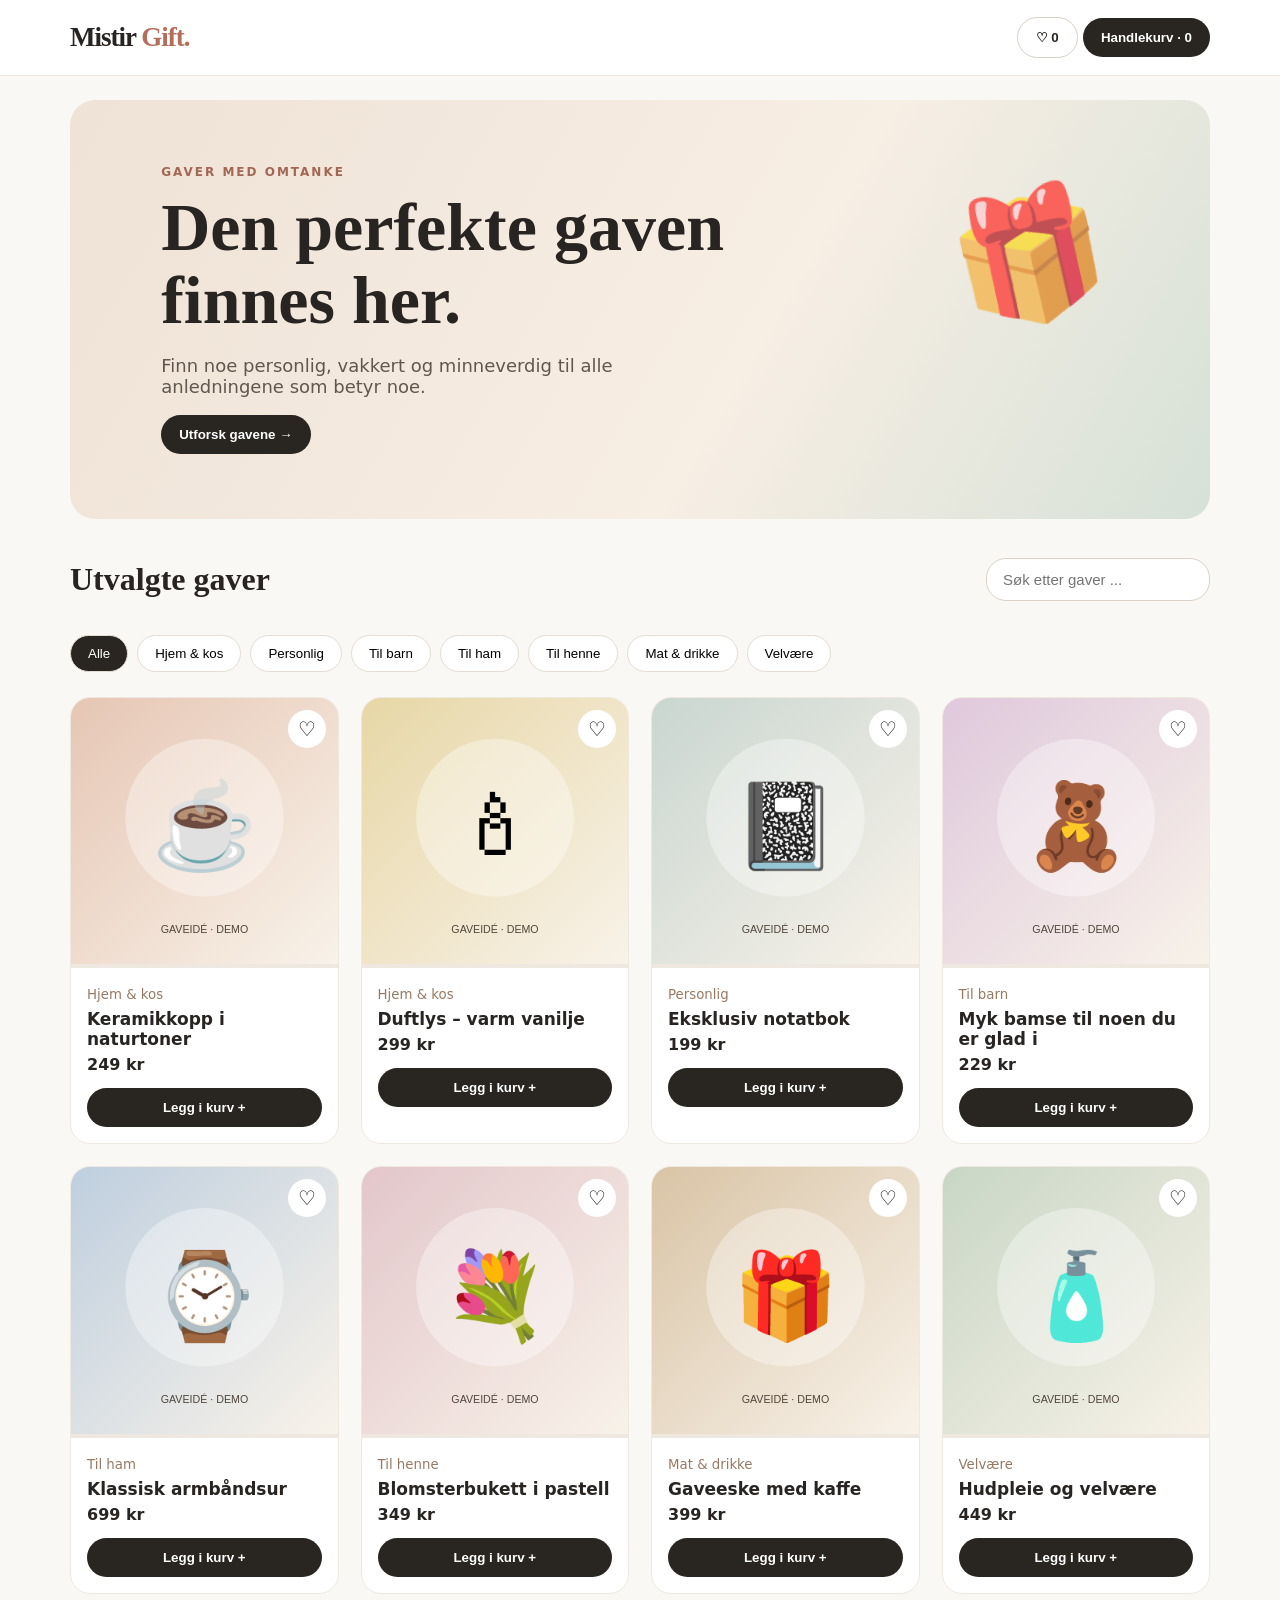
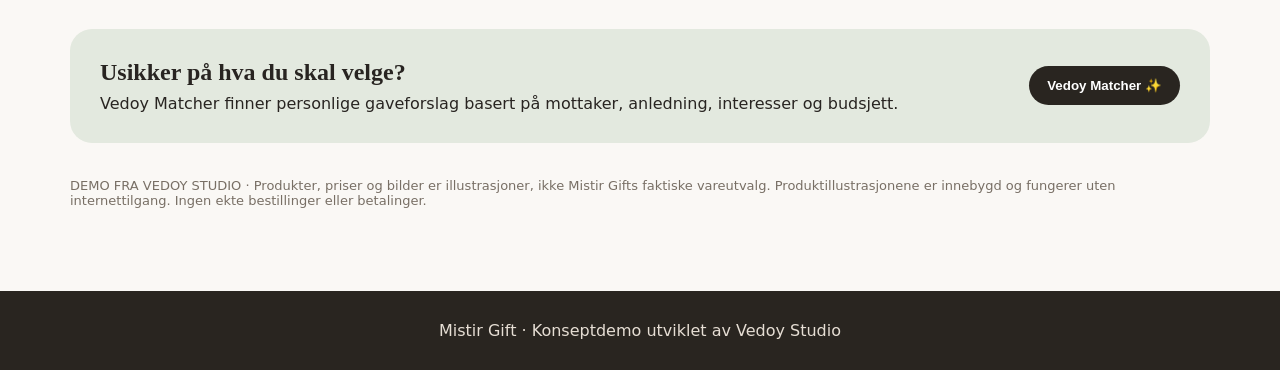
==== index.html @ 23663402 "Add Mistir Gift demo with products and Vedoy Matcher" ====
<!doctype html><html lang="no"><head><meta charset="utf-8"><meta name="viewport" content="width=device-width,initial-scale=1"><title>Mistir Gift – Demo</title><style>
:root{font-family:Inter,system-ui,-apple-system,sans-serif;color:#282421;background:#faf8f5}*{box-sizing:border-box}body{margin:0}header{background:#fff;position:sticky;top:0;z-index:4;border-bottom:1px solid #eee5db}.top{max-width:1180px;margin:auto;display:flex;align-items:center;justify-content:space-between;padding:17px 20px;gap:14px}.brand{font-family:Georgia,serif;font-size:27px;font-weight:bold;letter-spacing:-1px}.brand span{color:#b56e5a}.btn{border:0;background:#292520;color:#fff;padding:12px 18px;border-radius:25px;cursor:pointer;font-weight:600}.outline{background:#fff;color:#292520;border:1px solid #d8cfc5}main{max-width:1180px;margin:auto;padding:24px 20px 70px}.hero{border-radius:25px;background:linear-gradient(120deg,#efe2d6,#f7eee4 60%,#d6e1d7);padding:65px 8%;margin-bottom:30px;position:relative;overflow:hidden}.hero h1{font-family:Georgia,serif;font-size:clamp(37px,6vw,68px);line-height:1.07;max-width:620px;margin:12px 0}.hero p{max-width:500px;color:#61574e;font-size:18px}.eyebrow{color:#a26754;font-weight:800;letter-spacing:2px;font-size:12px}.hero .deco{position:absolute;right:9%;top:20%;font-size:125px;transform:rotate(-13deg);opacity:.7}.filters{display:flex;gap:9px;flex-wrap:wrap;margin:25px 0}.chip{background:#fff;border:1px solid #e5dcd2;padding:10px 17px;border-radius:24px;cursor:pointer}.chip.active{background:#292520;color:#fff}.heading{display:flex;align-items:center;justify-content:space-between;gap:20px}.heading h2{font-family:Georgia,serif;font-size:32px;margin:12px 0}.search{padding:12px 16px;border:1px solid #ddd1c5;border-radius:20px;background:#fff;min-width:200px;max-width:100%;font-size:15px}.grid{display:grid;grid-template-columns:repeat(4,minmax(0,1fr));gap:22px}.product{background:#fff;border:1px solid #efe8df;border-radius:20px;overflow:hidden}.photo{aspect-ratio:1/1;background:#efe8e1;position:relative}.photo img{width:100%;height:100%;object-fit:cover}.heart{position:absolute;right:12px;top:12px;border:0;border-radius:50%;width:38px;height:38px;background:#fff;cursor:pointer;font-size:20px}.info{padding:16px}.info small{color:#977963}.info h3{margin:6px 0;font-size:17px}.price{font-weight:800}.product .btn{width:100%;margin-top:14px}.banner{background:#e3e9df;border-radius:22px;padding:30px;margin:35px 0;display:flex;justify-content:space-between;align-items:center;gap:18px}.banner h2{font-family:Georgia,serif;margin:0 0 8px}.modalback{position:fixed;inset:0;background:#1c1a18a8;z-index:10;display:none;align-items:center;justify-content:center;padding:20px}.modal{background:#fff;border-radius:22px;padding:25px;width:min(470px,100%);max-height:90vh;overflow:auto}.modal h2{font-family:Georgia,serif}.modal label{display:block;margin:16px 0 7px;font-weight:600}.modal select,.modal input{width:100%;padding:12px;border:1px solid #ded3c8;border-radius:12px}.close{float:right;background:none;border:0;font-size:24px;cursor:pointer}.basket{display:grid;gap:12px}.basketitem{display:flex;justify-content:space-between;border-bottom:1px solid #eee;padding:10px 0}.note{color:#786f65;font-size:13px}.toast{position:fixed;bottom:20px;left:50%;transform:translateX(-50%);background:#292520;color:#fff;padding:13px 23px;border-radius:22px;display:none;z-index:12}footer{background:#292520;color:#e6ded4;padding:30px;text-align:center}@media(max-width:850px){.grid{grid-template-columns:repeat(2,minmax(0,1fr))}.hero .deco{opacity:.16}.hero{padding:50px 30px}}@media(max-width:460px){.grid{gap:12px}.info{padding:12px}.info h3{font-size:15px}.heading{display:block}.search{width:100%}.brand{font-size:22px}.top{padding:13px}.top .btn{padding:9px 12px;font-size:12px}.banner{display:block}}
</style></head><body><header><div class="top"><div class="brand">Mistir <span>Gift.</span></div><div><button class="btn outline" onclick="showWishlist()">♡ <span id="wishCount">0</span></button> <button class="btn" onclick="showCart()">Handlekurv · <span id="count">0</span></button></div></div></header><main><section class="hero"><div class="eyebrow">GAVER MED OMTANKE</div><h1>Den perfekte gaven finnes her.</h1><p>Finn noe personlig, vakkert og minneverdig til alle anledningene som betyr noe.</p><button class="btn" onclick="document.getElementById('catalog').scrollIntoView({behavior:'smooth'})">Utforsk gavene →</button><span class="deco">🎁</span></section><section class="heading" id="catalog"><h2>Utvalgte gaver</h2><input id="search" class="search" placeholder="Søk etter gaver ..." oninput="render()"></section><div class="filters" id="filters"></div><section class="grid" id="products"></section><section class="banner"><div><h2>Usikker på hva du skal velge?</h2><div>Vedoy Matcher finner personlige gaveforslag basert på mottaker, anledning, interesser og budsjett.</div></div><button class="btn" onclick="giftFinder()">Vedoy Matcher ✨</button></section><p class="note">DEMO FRA VEDOY STUDIO · Produkter, priser og bilder er illustrasjoner, ikke Mistir Gifts faktiske vareutvalg. Produktillustrasjonene er innebygd og fungerer uten internettilgang. Ingen ekte bestillinger eller betalinger.</p></main><footer>Mistir Gift · Konseptdemo utviklet av Vedoy Studio</footer><div class="modalback" id="overlay" onclick="if(event.target===this)hide()"><div class="modal"><button class="close" onclick="hide()">×</button><div id="modalbody"></div></div></div><div class="toast" id="toast"></div><script>
const products=[
{id:1,name:'Keramikkopp i naturtoner',category:'Hjem & kos',price:249,image:'https://images.unsplash.com/photo-1514228742587-6b1558fcca3d?w=700&q=80'},
{id:2,name:'Duftlys – varm vanilje',category:'Hjem & kos',price:299,image:'https://images.unsplash.com/photo-1603006905003-be475563bc59?w=700&q=80'},
{id:3,name:'Eksklusiv notatbok',category:'Personlig',price:199,image:'https://images.unsplash.com/photo-1531346878377-a5be20888e57?w=700&q=80'},
{id:4,name:'Myk bamse til noen du er glad i',category:'Til barn',price:229,image:'https://images.unsplash.com/photo-1559454403-b8fb88521f11?w=700&q=80'},
{id:5,name:'Klassisk armbåndsur',category:'Til ham',price:699,image:'https://images.unsplash.com/photo-1523275335684-37898b6baf30?w=700&q=80'},
{id:6,name:'Blomsterbukett i pastell',category:'Til henne',price:349,image:'https://images.unsplash.com/photo-1490750967868-88aa4486c946?w=700&q=80'},
{id:7,name:'Gaveeske med kaffe',category:'Mat & drikke',price:399,image:'https://images.unsplash.com/photo-1447933601403-0c6688de566e?w=700&q=80'},
{id:8,name:'Hudpleie og velvære',category:'Velvære',price:449,image:'https://images.unsplash.com/photo-1608248543803-ba4f8c70ae0b?w=700&q=80'}
];function productArt(p){let colors=['#e6c6b4','#e7d7a6','#c9d6d0','#dfc8dc','#bfcfdf','#e3c6ca','#d9c4a6','#c8d6c5'];let icons=['☕','🕯','📓','🧸','⌚','💐','🎁','🧴'];let n=(p.id-1)%8;let svg=`<svg xmlns="http://www.w3.org/2000/svg" viewBox="0 0 600 600"><defs><linearGradient id="g" x2="1" y2="1"><stop stop-color="${colors[n]}"/><stop offset="1" stop-color="#f8f2e9"/></linearGradient></defs><rect width="600" height="600" fill="url(#g)"/><circle cx="300" cy="270" r="178" fill="#ffffff" opacity=".35"/><text x="300" y="355" text-anchor="middle" font-size="190">${icons[n]}</text><text x="300" y="530" text-anchor="middle" font-size="24" font-family="sans-serif" fill="#51463c">GAVEIDÉ · DEMO</text></svg>`;return 'data:image/svg+xml;charset=UTF-8,'+encodeURIComponent(svg)}products.forEach(p=>p.image=productArt(p));let category='Alle',cart=[],wishlist=[];const kr=n=>n.toLocaleString('nb-NO')+' kr';function render(){document.getElementById('filters').innerHTML=['Alle',...new Set(products.map(x=>x.category))].map(c=>`<button class="chip ${category===c?'active':''}" onclick="category=${JSON.stringify(c).replace(/"/g,'&quot;')};render()">${c}</button>`).join('');let q=document.getElementById('search').value.toLowerCase();document.getElementById('products').innerHTML=products.filter(p=>(category==='Alle'||p.category===category)&&(p.name+' '+p.category).toLowerCase().includes(q)).map(p=>`<article class="product"><div class="photo"><img loading="lazy" src="${p.image}" alt="${p.name}" onerror="this.style.display='none';this.parentNode.style.background='#e8ded2'"><button class="heart" onclick="toggleWish(${p.id})">${wishlist.includes(p.id)?'♥':'♡'}</button></div><div class="info"><small>${p.category}</small><h3>${p.name}</h3><div class="price">${kr(p.price)}</div><button class="btn" onclick="add(${p.id})">Legg i kurv +</button></div></article>`).join('')||'<p>Ingen produkter funnet.</p>';document.getElementById('count').textContent=cart.length;document.getElementById('wishCount').textContent=wishlist.length}function toast(t){let x=document.getElementById('toast');x.textContent=t;x.style.display='block';setTimeout(()=>x.style.display='none',2200)}function add(id){cart.push(id);render();toast('Lagt i handlekurven!')}function toggleWish(id){wishlist=wishlist.includes(id)?wishlist.filter(x=>x!==id):[...wishlist,id];render();toast('Ønskeliste oppdatert')}function modal(s){document.getElementById('modalbody').innerHTML=s;document.getElementById('overlay').style.display='flex'}function hide(){document.getElementById('overlay').style.display='none'}function showCart(){let total=cart.reduce((s,id)=>s+products.find(p=>p.id===id).price,0);modal(`<h2>Din handlekurv 🛍️</h2>${cart.length?'<div class="basket">'+cart.map((id,i)=>{let p=products.find(p=>p.id===id);return `<div class="basketitem"><span>${p.name}</span><span>${kr(p.price)} <button onclick="cart.splice(${i},1);render();showCart()">×</button></span></div>`}).join('')+'</div><h3>Totalt: '+kr(total)+'</h3><p class="note">Demo: ingen betaling er koblet til.</p><button class="btn" onclick="toast(\'Bestilling er ikke aktiv i demoen\')">Til kassen (demo)</button>':'<p>Handlekurven er tom.</p>'}`)}function showWishlist(){modal(`<h2>Din ønskeliste ♡</h2>${wishlist.length?wishlist.map(id=>{let p=products.find(p=>p.id===id);return `<div class="basketitem">${p.name} <button class="btn" onclick="add(${id});showWishlist()">Legg til</button></div>`}).join(''):'<p>Ingen favoritter ennå.</p>'}`)}function giftFinder(){modal(`<div class="eyebrow">VEDOY MATCHER · GAVEFINNER</div><h2>Hvem vil du glede? ✨</h2><p>Fortell litt om personen, så matcher vi gavene i katalogen.</p><label>Mottaker</label><select id="recipient"><option value="venn">Venn</option><option value="partner">Partner</option><option value="familie">Familie</option><option value="barn">Barn</option><option value="kollega">Kollega</option></select><label>Anledning</label><select id="occasion"><option value="bursdag">Bursdag</option><option value="jul">Jul</option><option value="takk">Takk for hjelpen</option><option value="jubileum">Jubileum</option><option value="bare">Bare fordi</option></select><label>Hva liker personen?</label><select id="interest"><option value="kos">Hjemmekos</option><option value="personlig">Personlige ting</option><option value="mat">Mat og drikke</option><option value="velvare">Velvære</option><option value="lek">Lek og moro</option><option value="stil">Stil og tilbehør</option></select><label>Maksbudsjett</label><select id="budget"><option value="250">250 kr</option><option value="400">400 kr</option><option value="600" selected>600 kr</option><option value="1000">1 000 kr</option></select><button class="btn" style="margin-top:20px;width:100%" onclick="recommend()">Finn mine gavematcher →</button><p class="note">Eksempelalgoritme fra Vedoy Studio – ingen personopplysninger sendes eller lagres.</p>`)}function recommend(){let b=+document.getElementById('budget').value,r=document.getElementById('recipient').value,i=document.getElementById('interest').value,o=document.getElementById('occasion').value;let tags={kos:['Hjem & kos'],personlig:['Personlig'],mat:['Mat & drikke'],velvare:['Velvære'],lek:['Til barn'],stil:['Til ham','Til henne']};let ranked=products.filter(p=>p.price<=b).map(p=>({p,score:(tags[i].includes(p.category)?5:0)+(r==='barn'&&p.category==='Til barn'?5:0)+(r==='partner'&&['Til henne','Til ham','Velvære'].includes(p.category)?2:0)+(o==='takk'&&['Mat & drikke','Hjem & kos'].includes(p.category)?2:0)+(p.price>=b*.45?1:0)})).sort((a,b)=>b.score-a.score||a.p.price-b.p.price).slice(0,3);if(!ranked.length){modal('<h2>Ingen treff innen budsjettet</h2><button class="btn" onclick="giftFinder()">Prøv igjen</button>');return}modal(`<div class="eyebrow">VEDOY MATCHER</div><h2>Dine 3 gavematcher 🎁</h2><p>Forslagene er rangert etter interessene, anledningen og budsjettet ditt.</p>${ranked.map(({p},idx)=>`<div style="display:flex;align-items:center;gap:12px;border-bottom:1px solid #eee;padding:12px 0"><img src="${p.image}" alt="" style="width:90px;height:90px;object-fit:cover;border-radius:12px"><div><small>Match ${idx+1} · ${p.category}</small><h3 style="margin:5px 0">${p.name}</h3><b>${kr(p.price)}</b><div><button class="btn" style="padding:8px 12px;margin-top:8px" onclick="add(${p.id})">Legg i kurv</button></div></div></div>`).join('')}<button class="btn outline" style="margin-top:18px" onclick="giftFinder()">Endre svar</button>`)}render();
</script></body></html>
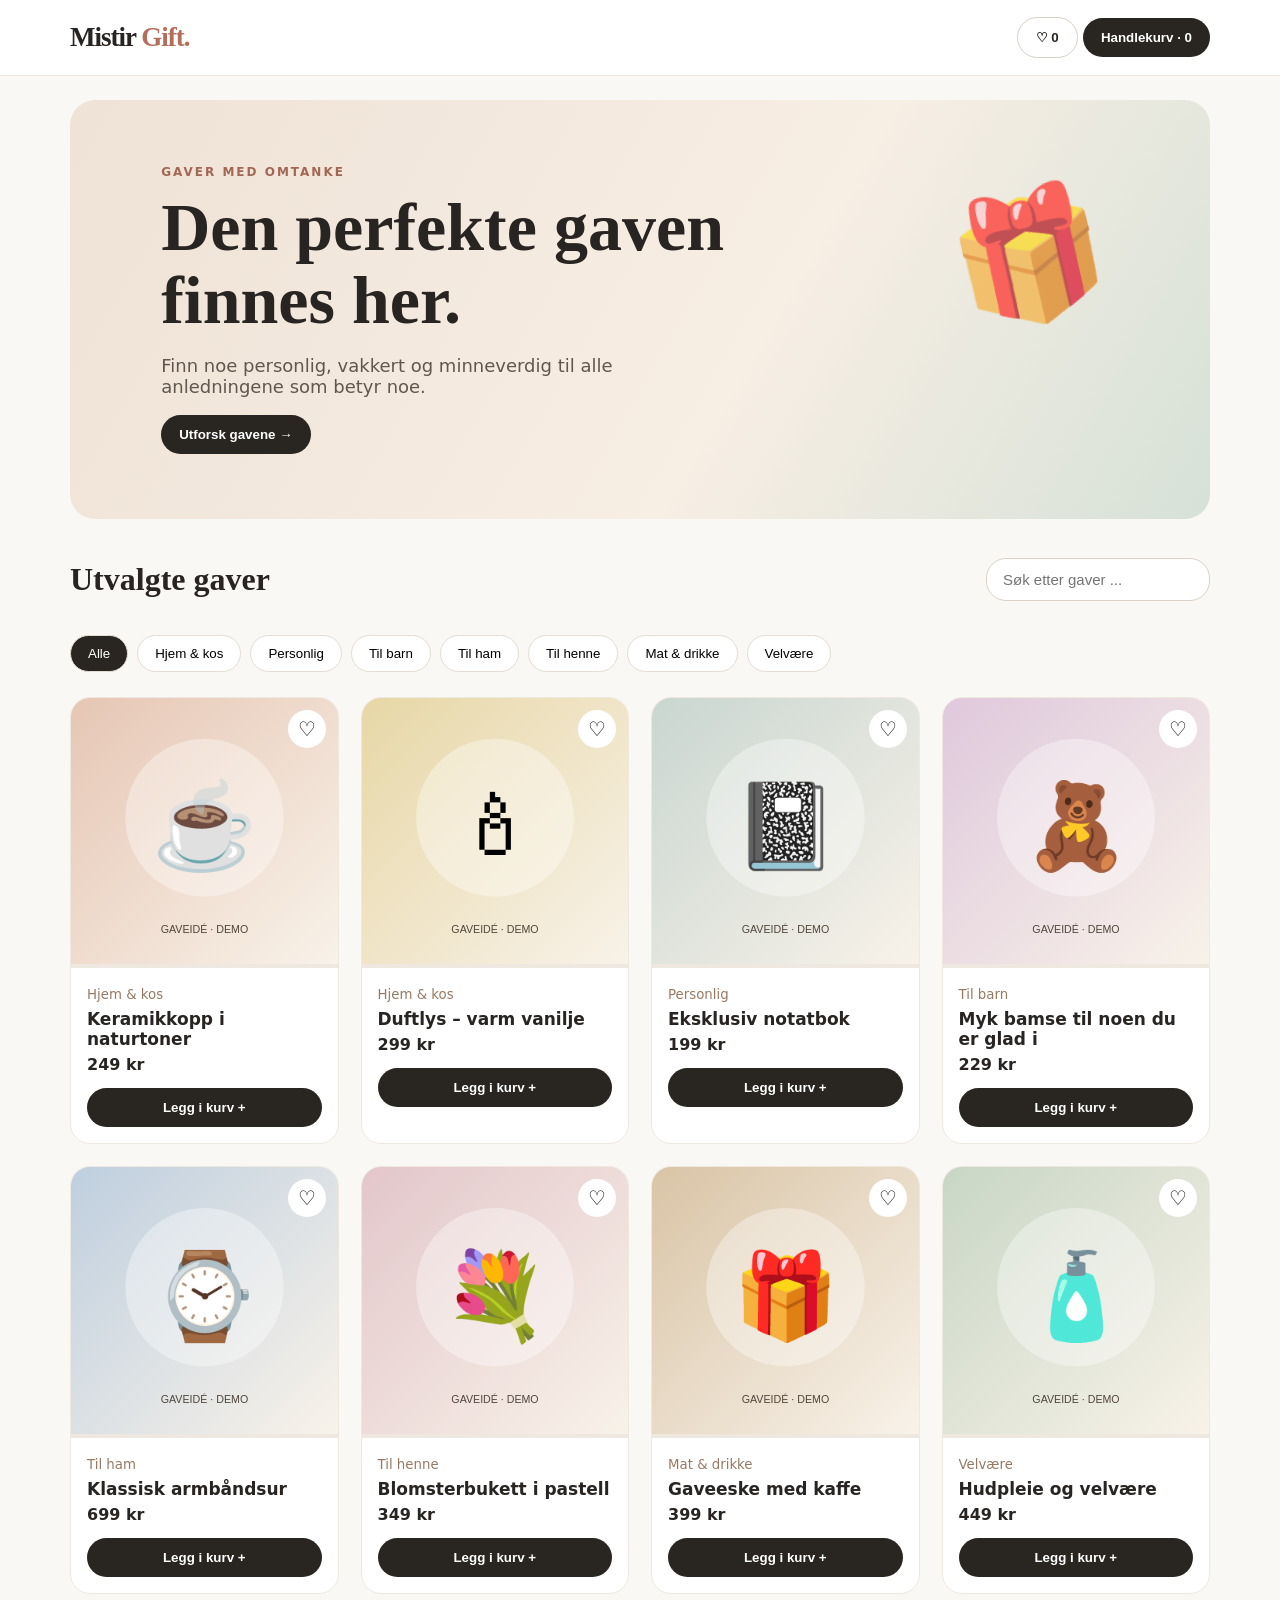
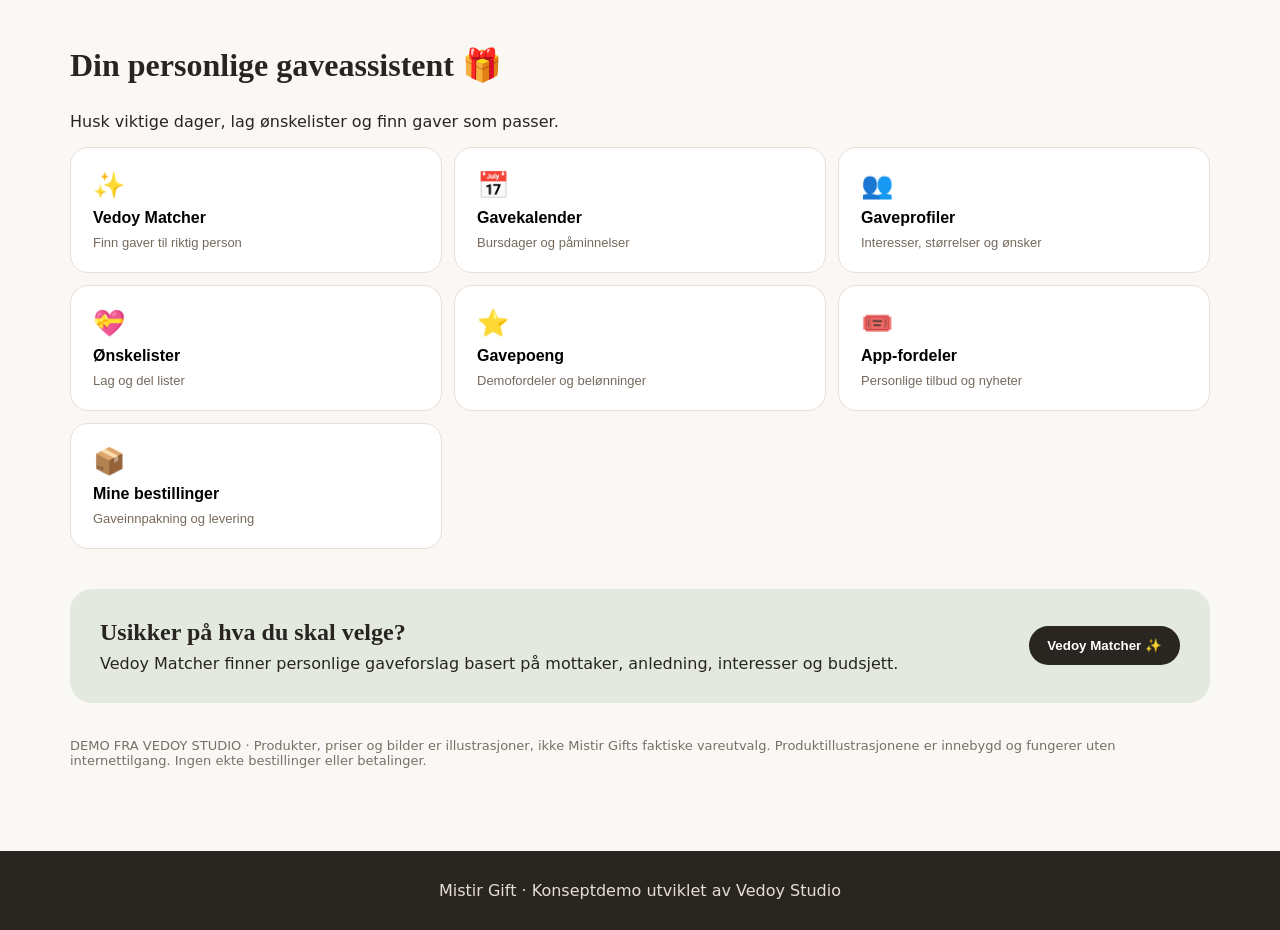
==== commit dd7a6909: "Add gift calendar, profiles, shareable wishlists, rewards, offers and demo orders" ====
--- a/index.html
+++ b/index.html
@@ -1,6 +1,6 @@
 <!doctype html><html lang="no"><head><meta charset="utf-8"><meta name="viewport" content="width=device-width,initial-scale=1"><title>Mistir Gift – Demo</title><style>
 :root{font-family:Inter,system-ui,-apple-system,sans-serif;color:#282421;background:#faf8f5}*{box-sizing:border-box}body{margin:0}header{background:#fff;position:sticky;top:0;z-index:4;border-bottom:1px solid #eee5db}.top{max-width:1180px;margin:auto;display:flex;align-items:center;justify-content:space-between;padding:17px 20px;gap:14px}.brand{font-family:Georgia,serif;font-size:27px;font-weight:bold;letter-spacing:-1px}.brand span{color:#b56e5a}.btn{border:0;background:#292520;color:#fff;padding:12px 18px;border-radius:25px;cursor:pointer;font-weight:600}.outline{background:#fff;color:#292520;border:1px solid #d8cfc5}main{max-width:1180px;margin:auto;padding:24px 20px 70px}.hero{border-radius:25px;background:linear-gradient(120deg,#efe2d6,#f7eee4 60%,#d6e1d7);padding:65px 8%;margin-bottom:30px;position:relative;overflow:hidden}.hero h1{font-family:Georgia,serif;font-size:clamp(37px,6vw,68px);line-height:1.07;max-width:620px;margin:12px 0}.hero p{max-width:500px;color:#61574e;font-size:18px}.eyebrow{color:#a26754;font-weight:800;letter-spacing:2px;font-size:12px}.hero .deco{position:absolute;right:9%;top:20%;font-size:125px;transform:rotate(-13deg);opacity:.7}.filters{display:flex;gap:9px;flex-wrap:wrap;margin:25px 0}.chip{background:#fff;border:1px solid #e5dcd2;padding:10px 17px;border-radius:24px;cursor:pointer}.chip.active{background:#292520;color:#fff}.heading{display:flex;align-items:center;justify-content:space-between;gap:20px}.heading h2{font-family:Georgia,serif;font-size:32px;margin:12px 0}.search{padding:12px 16px;border:1px solid #ddd1c5;border-radius:20px;background:#fff;min-width:200px;max-width:100%;font-size:15px}.grid{display:grid;grid-template-columns:repeat(4,minmax(0,1fr));gap:22px}.product{background:#fff;border:1px solid #efe8df;border-radius:20px;overflow:hidden}.photo{aspect-ratio:1/1;background:#efe8e1;position:relative}.photo img{width:100%;height:100%;object-fit:cover}.heart{position:absolute;right:12px;top:12px;border:0;border-radius:50%;width:38px;height:38px;background:#fff;cursor:pointer;font-size:20px}.info{padding:16px}.info small{color:#977963}.info h3{margin:6px 0;font-size:17px}.price{font-weight:800}.product .btn{width:100%;margin-top:14px}.banner{background:#e3e9df;border-radius:22px;padding:30px;margin:35px 0;display:flex;justify-content:space-between;align-items:center;gap:18px}.banner h2{font-family:Georgia,serif;margin:0 0 8px}.modalback{position:fixed;inset:0;background:#1c1a18a8;z-index:10;display:none;align-items:center;justify-content:center;padding:20px}.modal{background:#fff;border-radius:22px;padding:25px;width:min(470px,100%);max-height:90vh;overflow:auto}.modal h2{font-family:Georgia,serif}.modal label{display:block;margin:16px 0 7px;font-weight:600}.modal select,.modal input{width:100%;padding:12px;border:1px solid #ded3c8;border-radius:12px}.close{float:right;background:none;border:0;font-size:24px;cursor:pointer}.basket{display:grid;gap:12px}.basketitem{display:flex;justify-content:space-between;border-bottom:1px solid #eee;padding:10px 0}.note{color:#786f65;font-size:13px}.toast{position:fixed;bottom:20px;left:50%;transform:translateX(-50%);background:#292520;color:#fff;padding:13px 23px;border-radius:22px;display:none;z-index:12}footer{background:#292520;color:#e6ded4;padding:30px;text-align:center}@media(max-width:850px){.grid{grid-template-columns:repeat(2,minmax(0,1fr))}.hero .deco{opacity:.16}.hero{padding:50px 30px}}@media(max-width:460px){.grid{gap:12px}.info{padding:12px}.info h3{font-size:15px}.heading{display:block}.search{width:100%}.brand{font-size:22px}.top{padding:13px}.top .btn{padding:9px 12px;font-size:12px}.banner{display:block}}
-</style></head><body><header><div class="top"><div class="brand">Mistir <span>Gift.</span></div><div><button class="btn outline" onclick="showWishlist()">♡ <span id="wishCount">0</span></button> <button class="btn" onclick="showCart()">Handlekurv · <span id="count">0</span></button></div></div></header><main><section class="hero"><div class="eyebrow">GAVER MED OMTANKE</div><h1>Den perfekte gaven finnes her.</h1><p>Finn noe personlig, vakkert og minneverdig til alle anledningene som betyr noe.</p><button class="btn" onclick="document.getElementById('catalog').scrollIntoView({behavior:'smooth'})">Utforsk gavene →</button><span class="deco">🎁</span></section><section class="heading" id="catalog"><h2>Utvalgte gaver</h2><input id="search" class="search" placeholder="Søk etter gaver ..." oninput="render()"></section><div class="filters" id="filters"></div><section class="grid" id="products"></section><section class="banner"><div><h2>Usikker på hva du skal velge?</h2><div>Vedoy Matcher finner personlige gaveforslag basert på mottaker, anledning, interesser og budsjett.</div></div><button class="btn" onclick="giftFinder()">Vedoy Matcher ✨</button></section><p class="note">DEMO FRA VEDOY STUDIO · Produkter, priser og bilder er illustrasjoner, ikke Mistir Gifts faktiske vareutvalg. Produktillustrasjonene er innebygd og fungerer uten internettilgang. Ingen ekte bestillinger eller betalinger.</p></main><footer>Mistir Gift · Konseptdemo utviklet av Vedoy Studio</footer><div class="modalback" id="overlay" onclick="if(event.target===this)hide()"><div class="modal"><button class="close" onclick="hide()">×</button><div id="modalbody"></div></div></div><div class="toast" id="toast"></div><script>
+</style><style>.extras{margin:40px 0}.feature-grid{display:grid;grid-template-columns:repeat(3,minmax(0,1fr));gap:12px}.feature{background:white;border:1px solid #eaded3;border-radius:18px;text-align:left;padding:22px;cursor:pointer;font-size:26px;display:flex;flex-direction:column;gap:8px}.feature strong{font-size:16px}.feature small{font-size:13px;color:#766a5d}.formline{display:grid;gap:8px;margin:12px 0}.formline input,.formline select,.formline textarea{padding:12px;border:1px solid #ddd;border-radius:12px;width:100%}.muted{color:#766a5d}.itemrow{border-bottom:1px solid #eee;padding:12px 0}.itemrow button{margin:5px}.feature:hover{border-color:#b56e5a}@media(max-width:700px){.feature-grid{grid-template-columns:repeat(2,minmax(0,1fr))}}@media(max-width:400px){.feature-grid{grid-template-columns:1fr}}</style></head><body><header><div class="top"><div class="brand">Mistir <span>Gift.</span></div><div><button class="btn outline" onclick="showWishlist()">♡ <span id="wishCount">0</span></button> <button class="btn" onclick="showCart()">Handlekurv · <span id="count">0</span></button></div></div></header><main><section class="hero"><div class="eyebrow">GAVER MED OMTANKE</div><h1>Den perfekte gaven finnes her.</h1><p>Finn noe personlig, vakkert og minneverdig til alle anledningene som betyr noe.</p><button class="btn" onclick="document.getElementById('catalog').scrollIntoView({behavior:'smooth'})">Utforsk gavene →</button><span class="deco">🎁</span></section><section class="heading" id="catalog"><h2>Utvalgte gaver</h2><input id="search" class="search" placeholder="Søk etter gaver ..." oninput="render()"></section><div class="filters" id="filters"></div><section class="grid" id="products"></section><section class="extras" id="gift-tools"><div class="heading"><h2>Din personlige gaveassistent 🎁</h2></div><p>Husk viktige dager, lag ønskelister og finn gaver som passer.</p><div class="feature-grid"><button class="feature" onclick="giftFinder()">✨ <strong>Vedoy Matcher</strong><small>Finn gaver til riktig person</small></button><button class="feature" onclick="calendarUI()">📅 <strong>Gavekalender</strong><small>Bursdager og påminnelser</small></button><button class="feature" onclick="profilesUI()">👥 <strong>Gaveprofiler</strong><small>Interesser, størrelser og ønsker</small></button><button class="feature" onclick="listsUI()">💝 <strong>Ønskelister</strong><small>Lag og del lister</small></button><button class="feature" onclick="rewardsUI()">⭐ <strong>Gavepoeng</strong><small>Demofordeler og belønninger</small></button><button class="feature" onclick="offersUI()">🎟️ <strong>App-fordeler</strong><small>Personlige tilbud og nyheter</small></button><button class="feature" onclick="ordersUI()">📦 <strong>Mine bestillinger</strong><small>Gaveinnpakning og levering</small></button></div></section><section class="banner"><div><h2>Usikker på hva du skal velge?</h2><div>Vedoy Matcher finner personlige gaveforslag basert på mottaker, anledning, interesser og budsjett.</div></div><button class="btn" onclick="giftFinder()">Vedoy Matcher ✨</button></section><p class="note">DEMO FRA VEDOY STUDIO · Produkter, priser og bilder er illustrasjoner, ikke Mistir Gifts faktiske vareutvalg. Produktillustrasjonene er innebygd og fungerer uten internettilgang. Ingen ekte bestillinger eller betalinger.</p></main><footer>Mistir Gift · Konseptdemo utviklet av Vedoy Studio</footer><div class="modalback" id="overlay" onclick="if(event.target===this)hide()"><div class="modal"><button class="close" onclick="hide()">×</button><div id="modalbody"></div></div></div><div class="toast" id="toast"></div><script>
 const products=[
 {id:1,name:'Keramikkopp i naturtoner',category:'Hjem & kos',price:249,image:'https://images.unsplash.com/photo-1514228742587-6b1558fcca3d?w=700&q=80'},
 {id:2,name:'Duftlys – varm vanilje',category:'Hjem & kos',price:299,image:'https://images.unsplash.com/photo-1603006905003-be475563bc59?w=700&q=80'},
@@ -11,4 +11,31 @@
 {id:7,name:'Gaveeske med kaffe',category:'Mat & drikke',price:399,image:'https://images.unsplash.com/photo-1447933601403-0c6688de566e?w=700&q=80'},
 {id:8,name:'Hudpleie og velvære',category:'Velvære',price:449,image:'https://images.unsplash.com/photo-1608248543803-ba4f8c70ae0b?w=700&q=80'}
 ];function productArt(p){let colors=['#e6c6b4','#e7d7a6','#c9d6d0','#dfc8dc','#bfcfdf','#e3c6ca','#d9c4a6','#c8d6c5'];let icons=['☕','🕯','📓','🧸','⌚','💐','🎁','🧴'];let n=(p.id-1)%8;let svg=`<svg xmlns="http://www.w3.org/2000/svg" viewBox="0 0 600 600"><defs><linearGradient id="g" x2="1" y2="1"><stop stop-color="${colors[n]}"/><stop offset="1" stop-color="#f8f2e9"/></linearGradient></defs><rect width="600" height="600" fill="url(#g)"/><circle cx="300" cy="270" r="178" fill="#ffffff" opacity=".35"/><text x="300" y="355" text-anchor="middle" font-size="190">${icons[n]}</text><text x="300" y="530" text-anchor="middle" font-size="24" font-family="sans-serif" fill="#51463c">GAVEIDÉ · DEMO</text></svg>`;return 'data:image/svg+xml;charset=UTF-8,'+encodeURIComponent(svg)}products.forEach(p=>p.image=productArt(p));let category='Alle',cart=[],wishlist=[];const kr=n=>n.toLocaleString('nb-NO')+' kr';function render(){document.getElementById('filters').innerHTML=['Alle',...new Set(products.map(x=>x.category))].map(c=>`<button class="chip ${category===c?'active':''}" onclick="category=${JSON.stringify(c).replace(/"/g,'&quot;')};render()">${c}</button>`).join('');let q=document.getElementById('search').value.toLowerCase();document.getElementById('products').innerHTML=products.filter(p=>(category==='Alle'||p.category===category)&&(p.name+' '+p.category).toLowerCase().includes(q)).map(p=>`<article class="product"><div class="photo"><img loading="lazy" src="${p.image}" alt="${p.name}" onerror="this.style.display='none';this.parentNode.style.background='#e8ded2'"><button class="heart" onclick="toggleWish(${p.id})">${wishlist.includes(p.id)?'♥':'♡'}</button></div><div class="info"><small>${p.category}</small><h3>${p.name}</h3><div class="price">${kr(p.price)}</div><button class="btn" onclick="add(${p.id})">Legg i kurv +</button></div></article>`).join('')||'<p>Ingen produkter funnet.</p>';document.getElementById('count').textContent=cart.length;document.getElementById('wishCount').textContent=wishlist.length}function toast(t){let x=document.getElementById('toast');x.textContent=t;x.style.display='block';setTimeout(()=>x.style.display='none',2200)}function add(id){cart.push(id);render();toast('Lagt i handlekurven!')}function toggleWish(id){wishlist=wishlist.includes(id)?wishlist.filter(x=>x!==id):[...wishlist,id];render();toast('Ønskeliste oppdatert')}function modal(s){document.getElementById('modalbody').innerHTML=s;document.getElementById('overlay').style.display='flex'}function hide(){document.getElementById('overlay').style.display='none'}function showCart(){let total=cart.reduce((s,id)=>s+products.find(p=>p.id===id).price,0);modal(`<h2>Din handlekurv 🛍️</h2>${cart.length?'<div class="basket">'+cart.map((id,i)=>{let p=products.find(p=>p.id===id);return `<div class="basketitem"><span>${p.name}</span><span>${kr(p.price)} <button onclick="cart.splice(${i},1);render();showCart()">×</button></span></div>`}).join('')+'</div><h3>Totalt: '+kr(total)+'</h3><p class="note">Demo: ingen betaling er koblet til.</p><button class="btn" onclick="toast(\'Bestilling er ikke aktiv i demoen\')">Til kassen (demo)</button>':'<p>Handlekurven er tom.</p>'}`)}function showWishlist(){modal(`<h2>Din ønskeliste ♡</h2>${wishlist.length?wishlist.map(id=>{let p=products.find(p=>p.id===id);return `<div class="basketitem">${p.name} <button class="btn" onclick="add(${id});showWishlist()">Legg til</button></div>`}).join(''):'<p>Ingen favoritter ennå.</p>'}`)}function giftFinder(){modal(`<div class="eyebrow">VEDOY MATCHER · GAVEFINNER</div><h2>Hvem vil du glede? ✨</h2><p>Fortell litt om personen, så matcher vi gavene i katalogen.</p><label>Mottaker</label><select id="recipient"><option value="venn">Venn</option><option value="partner">Partner</option><option value="familie">Familie</option><option value="barn">Barn</option><option value="kollega">Kollega</option></select><label>Anledning</label><select id="occasion"><option value="bursdag">Bursdag</option><option value="jul">Jul</option><option value="takk">Takk for hjelpen</option><option value="jubileum">Jubileum</option><option value="bare">Bare fordi</option></select><label>Hva liker personen?</label><select id="interest"><option value="kos">Hjemmekos</option><option value="personlig">Personlige ting</option><option value="mat">Mat og drikke</option><option value="velvare">Velvære</option><option value="lek">Lek og moro</option><option value="stil">Stil og tilbehør</option></select><label>Maksbudsjett</label><select id="budget"><option value="250">250 kr</option><option value="400">400 kr</option><option value="600" selected>600 kr</option><option value="1000">1 000 kr</option></select><button class="btn" style="margin-top:20px;width:100%" onclick="recommend()">Finn mine gavematcher →</button><p class="note">Eksempelalgoritme fra Vedoy Studio – ingen personopplysninger sendes eller lagres.</p>`)}function recommend(){let b=+document.getElementById('budget').value,r=document.getElementById('recipient').value,i=document.getElementById('interest').value,o=document.getElementById('occasion').value;let tags={kos:['Hjem & kos'],personlig:['Personlig'],mat:['Mat & drikke'],velvare:['Velvære'],lek:['Til barn'],stil:['Til ham','Til henne']};let ranked=products.filter(p=>p.price<=b).map(p=>({p,score:(tags[i].includes(p.category)?5:0)+(r==='barn'&&p.category==='Til barn'?5:0)+(r==='partner'&&['Til henne','Til ham','Velvære'].includes(p.category)?2:0)+(o==='takk'&&['Mat & drikke','Hjem & kos'].includes(p.category)?2:0)+(p.price>=b*.45?1:0)})).sort((a,b)=>b.score-a.score||a.p.price-b.p.price).slice(0,3);if(!ranked.length){modal('<h2>Ingen treff innen budsjettet</h2><button class="btn" onclick="giftFinder()">Prøv igjen</button>');return}modal(`<div class="eyebrow">VEDOY MATCHER</div><h2>Dine 3 gavematcher 🎁</h2><p>Forslagene er rangert etter interessene, anledningen og budsjettet ditt.</p>${ranked.map(({p},idx)=>`<div style="display:flex;align-items:center;gap:12px;border-bottom:1px solid #eee;padding:12px 0"><img src="${p.image}" alt="" style="width:90px;height:90px;object-fit:cover;border-radius:12px"><div><small>Match ${idx+1} · ${p.category}</small><h3 style="margin:5px 0">${p.name}</h3><b>${kr(p.price)}</b><div><button class="btn" style="padding:8px 12px;margin-top:8px" onclick="add(${p.id})">Legg i kurv</button></div></div></div>`).join('')}<button class="btn outline" style="margin-top:18px" onclick="giftFinder()">Endre svar</button>`)}render();
+</script><script>
+const storeKey='mistir-gift-demo-v2';
+let giftState;
+try{giftState=JSON.parse(localStorage.getItem(storeKey))||{}}catch(e){giftState={}}
+giftState={events:[],profiles:[],lists:[],points:50,orders:[],...giftState};
+function persistGift(){try{localStorage.setItem(storeKey,JSON.stringify(giftState))}catch(e){toast('Kunne ikke lagre på denne enheten')}}
+function safe(t){return String(t??'').replace(/[&<>"']/g,c=>({'&':'&amp;','<':'&lt;','>':'&gt;','"':'&quot;',"'":'&#39;'}[c]))}
+function field(id,label,type='text',placeholder=''){return '<div class="formline"><label for="'+id+'">'+label+'</label><input id="'+id+'" type="'+type+'" placeholder="'+safe(placeholder)+'"></div>'}
+function value(id){return document.getElementById(id).value.trim()}
+function calendarUI(){modal('<h2>📅 Gavekalender</h2><p class="muted">Lagre merkedager på denne enheten.</p>'+field('evName','Navn')+field('evDate','Dato','date')+'<button class="btn" onclick="saveEvent()">Legg til merkedag</button><button class="btn outline" onclick="enableReminders()">Aktiver varsler</button>'+giftState.events.map((e,i)=>'<div class="itemrow"><b>'+safe(e.name)+'</b> · '+safe(e.date)+' <button onclick="removeGift(\'events\','+i+',calendarUI)">Slett</button></div>').join('')+'<p class="note">Nettleservarsler kan vises mens siden er åpen. Automatiske bakgrunnspåminnelser krever en senere app-/serverintegrasjon.</p>')}
+function saveEvent(){let name=value('evName'),date=value('evDate');if(!name||!date)return toast('Fyll inn navn og dato');giftState.events.push({name,date});persistGift();calendarUI()}
+async function enableReminders(){if(!('Notification'in window))return toast('Varsler støttes ikke her');if(!isSecureContext)return toast('Varsler krever HTTPS');let p=await Notification.requestPermission();toast(p==='granted'?'Varsler tillatt':'Varsler ikke aktivert');if(p==='granted')new Notification('Mistir Gift',{body:'Varsler er aktivert i demoen'})}
+function removeGift(key,i,fn){giftState[key].splice(i,1);persistGift();fn()}
+function profilesUI(){modal('<h2>👥 Gaveprofiler</h2><p class="muted">Husk hva dine nærmeste liker.</p>'+field('prName','Navn')+field('prLikes','Interesser','text','Kaffe, natur, bøker ...')+field('prSize','Størrelse (valgfritt)')+field('prColor','Favorittfarge (valgfritt)')+'<button class="btn" onclick="saveProfile()">Lagre profil</button>'+giftState.profiles.map((p,i)=>'<div class="itemrow"><b>'+safe(p.name)+'</b><p>'+safe(p.likes)+' · '+safe(p.size)+' · '+safe(p.color)+'</p><button class="btn outline" onclick="matchProfile('+i+')">Finn gave</button> <button onclick="removeGift(\'profiles\','+i+',profilesUI)">Slett</button></div>').join(''))}
+function saveProfile(){let name=value('prName');if(!name)return toast('Skriv inn navn');giftState.profiles.push({name,likes:value('prLikes'),size:value('prSize'),color:value('prColor')});persistGift();profilesUI()}
+function matchProfile(i){giftFinder();toast('Profil: '+giftState.profiles[i].name+' – velg passende interesse')}
+function listsUI(){modal('<h2>💝 Ønskelister</h2><p class="muted">Opprett egne lister. Deling skjer via lenke som inneholder produkt-ID-er.</p>'+field('listName','Listenavn','text','Jul 2026')+'<button class="btn" onclick="saveList()">Opprett liste</button>'+giftState.lists.map((l,i)=>'<div class="itemrow"><b>'+safe(l.name)+'</b><p>'+l.ids.map(id=>safe(products.find(p=>p.id===id)?.name||'')).join(', ')+'</p><button class="btn outline" onclick="editList('+i+')">Rediger</button> <button class="btn outline" onclick="shareList('+i+')">Del</button> <button onclick="removeGift(\'lists\','+i+',listsUI)">Slett</button></div>').join('')+'<button class="btn outline" onclick="showWishlist()">Se favoritter ♡</button>')}
+function saveList(){let name=value('listName');if(!name)return toast('Gi listen et navn');giftState.lists.push({name,ids:[...wishlist]});persistGift();listsUI()}
+function editList(i){let l=giftState.lists[i];modal('<h2>'+safe(l.name)+'</h2><p>Velg produkter i listen:</p>'+products.map(p=>'<div class="itemrow"><label><input type="checkbox" data-list-product="'+p.id+'" '+(l.ids.includes(p.id)?'checked':'')+'> '+safe(p.name)+'</label></div>').join('')+'<button class="btn" onclick="saveListItems('+i+')">Lagre</button>')}
+function saveListItems(i){giftState.lists[i].ids=[...document.querySelectorAll('[data-list-product]:checked')].map(x=>Number(x.dataset.listProduct));persistGift();listsUI()}
+function shareList(i){let l=giftState.lists[i];let u=new URL(location.href);u.searchParams.set('wishlist',l.ids.join(','));u.searchParams.set('list',l.name);if(navigator.share)navigator.share({title:l.name,url:u.href}).catch(()=>{});else if(navigator.clipboard)navigator.clipboard.writeText(u.href).then(()=>toast('Delingslenke kopiert')).catch(()=>toast('Kunne ikke kopiere'));else modal('<h2>Del listen</h2><input readonly value="'+safe(u.href)+'">')}
+function rewardsUI(){modal('<h2>⭐ Gavepoeng</h2><h3>'+giftState.points+' demopoeng</h3><p>Dette er kun et eksempel på et fremtidig lojalitetsprogram. Poeng har ingen pengeverdi.</p><button class="btn" onclick="demoReward()">Prøv en demobelønning (20 poeng)</button><p class="note">Ekte opptjening og innløsning krever kundekonto og backend.</p>')}
+function demoReward(){if(giftState.points<20)return toast('Ikke nok demopoeng');giftState.points-=20;persistGift();rewardsUI();toast('Demobelønning aktivert!')}
+function offersUI(){modal('<h2>🎟️ App-fordeler</h2><div class="itemrow"><b>Tidlig tilgang</b><p>Få beskjed når nye gavekolleksjoner lanseres.</p></div><div class="itemrow"><b>Personlige tilbud</b><p>Foreslåtte tilbud basert på interesser du selv velger.</p></div><div class="itemrow"><b>Gavepoeng</b><p>Belønninger for lojale kunder (demofunksjon).</p></div><p class="note">Ingen aktive rabatter eller pushkampanjer er koblet til.</p>')}
+function ordersUI(){modal('<h2>📦 Gavebestilling</h2><p>Velg gaveinnpakning og skriv en personlig hilsen. Dette lager kun en lokal prøvebestilling.</p><div class="formline"><label><input type="checkbox" id="wrapGift"> Gaveinnpakning</label></div>'+field('giftMsg','Gavehilsen','text','Gratulerer med dagen!')+field('giftAddress','Leveringsnotat (valgfritt)')+'<button class="btn" onclick="saveDemoOrder()">Lagre prøvebestilling</button><h3>Tidligere prøvebestillinger</h3>'+giftState.orders.map((o,i)=>'<div class="itemrow"><b>Demoordre #'+(i+1)+'</b> · '+safe(o.date)+'<p>'+safe(o.items)+' · '+(o.wrap?'Med innpakning':'Uten innpakning')+'</p><small>Status: Eksempel – ikke sendt</small></div>').join(''))}
+function saveDemoOrder(){if(!cart.length)return toast('Legg produkter i handlekurven først');giftState.orders.push({date:new Date().toLocaleDateString('nb-NO'),items:cart.map(id=>products.find(p=>p.id===id)?.name).join(', '),wrap:document.getElementById('wrapGift').checked,message:value('giftMsg'),note:value('giftAddress')});persistGift();cart=[];render();ordersUI();toast('Prøvebestilling lagret – ingen betaling')}
+(function(){let params=new URLSearchParams(location.search),ids=(params.get('wishlist')||'').split(',').map(Number).filter(n=>products.some(p=>p.id===n));if(ids.length){let name=params.get('list')||'Delt ønskeliste';let banner=document.createElement('div');banner.className='banner';banner.innerHTML='<div><h2>💝 '+safe(name)+'</h2><p>'+ids.map(id=>safe(products.find(p=>p.id===id).name)).join(', ')+'</p></div><button class="btn" id="importList">Lagre listen</button>';document.querySelector('main').prepend(banner);banner.querySelector('#importList').onclick=()=>{giftState.lists.push({name,ids});persistGift();toast('Ønskelisten er lagret')}}})();
 </script></body></html>
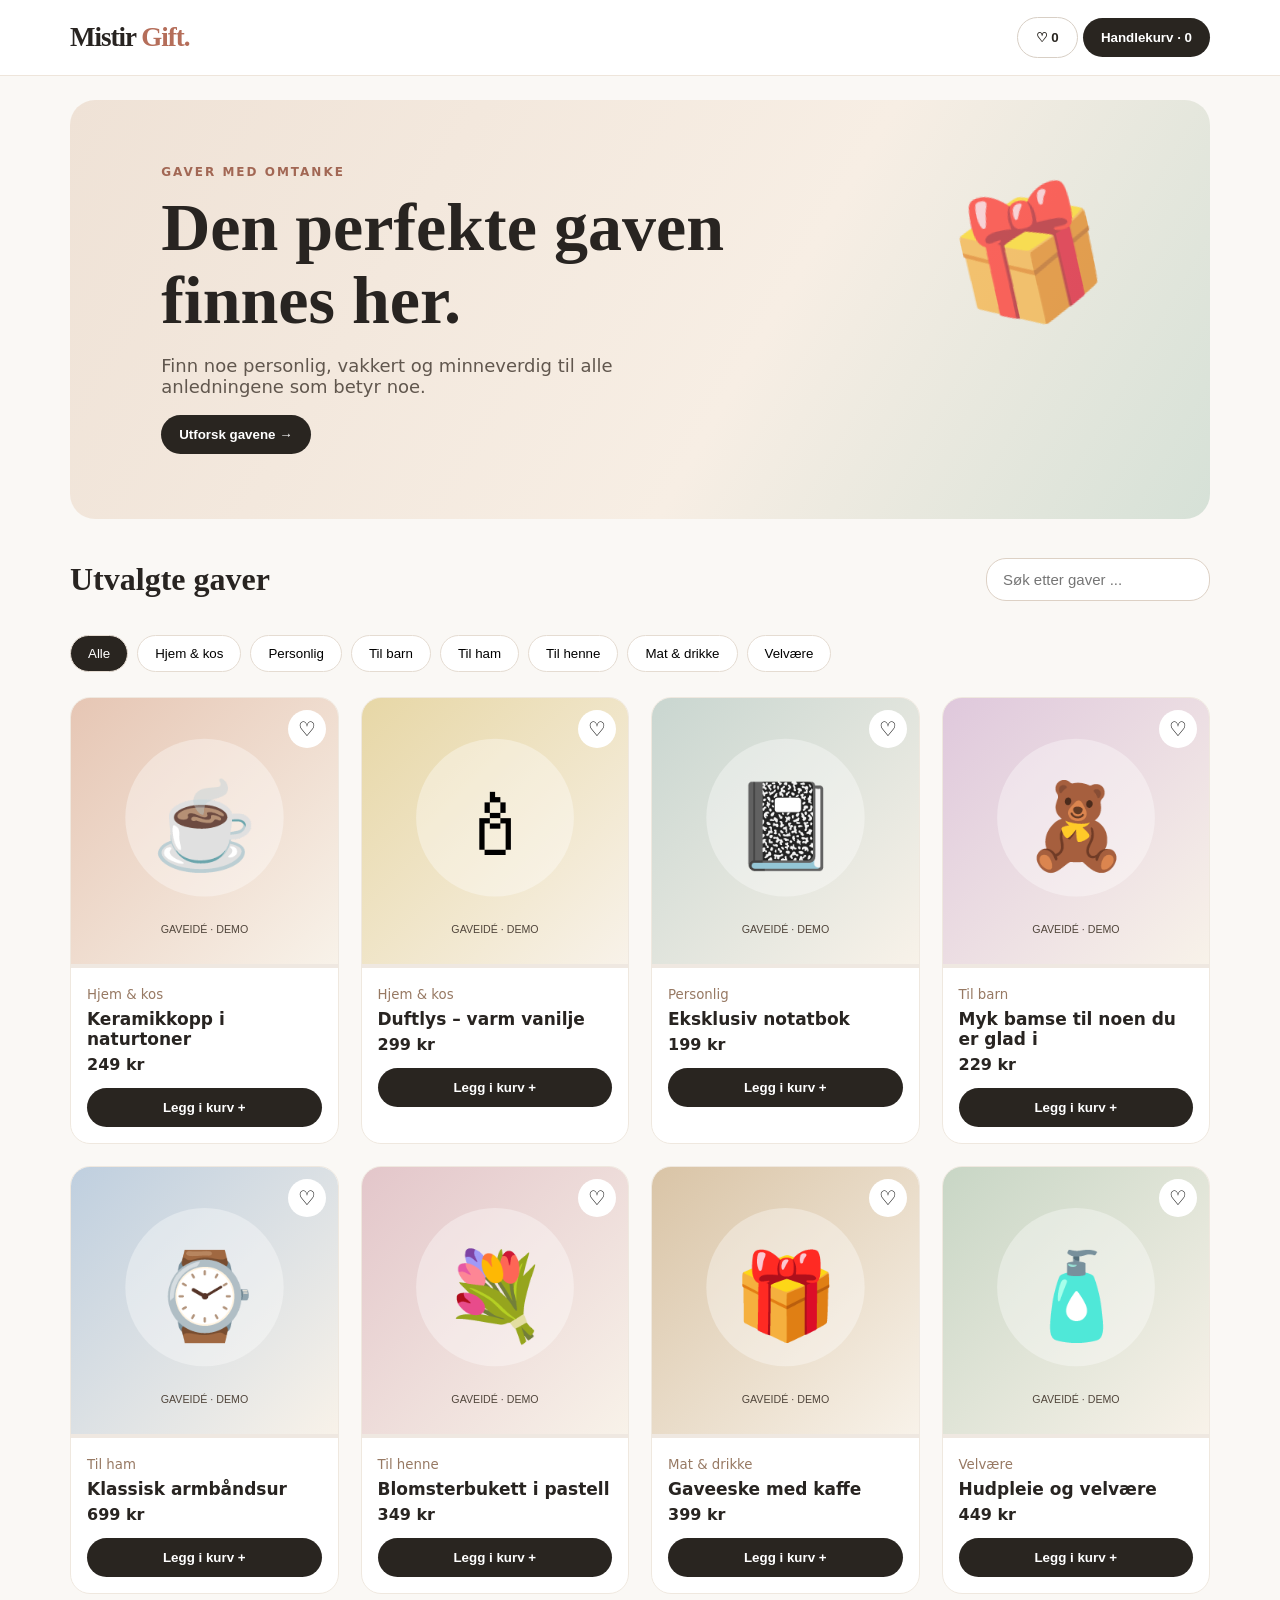
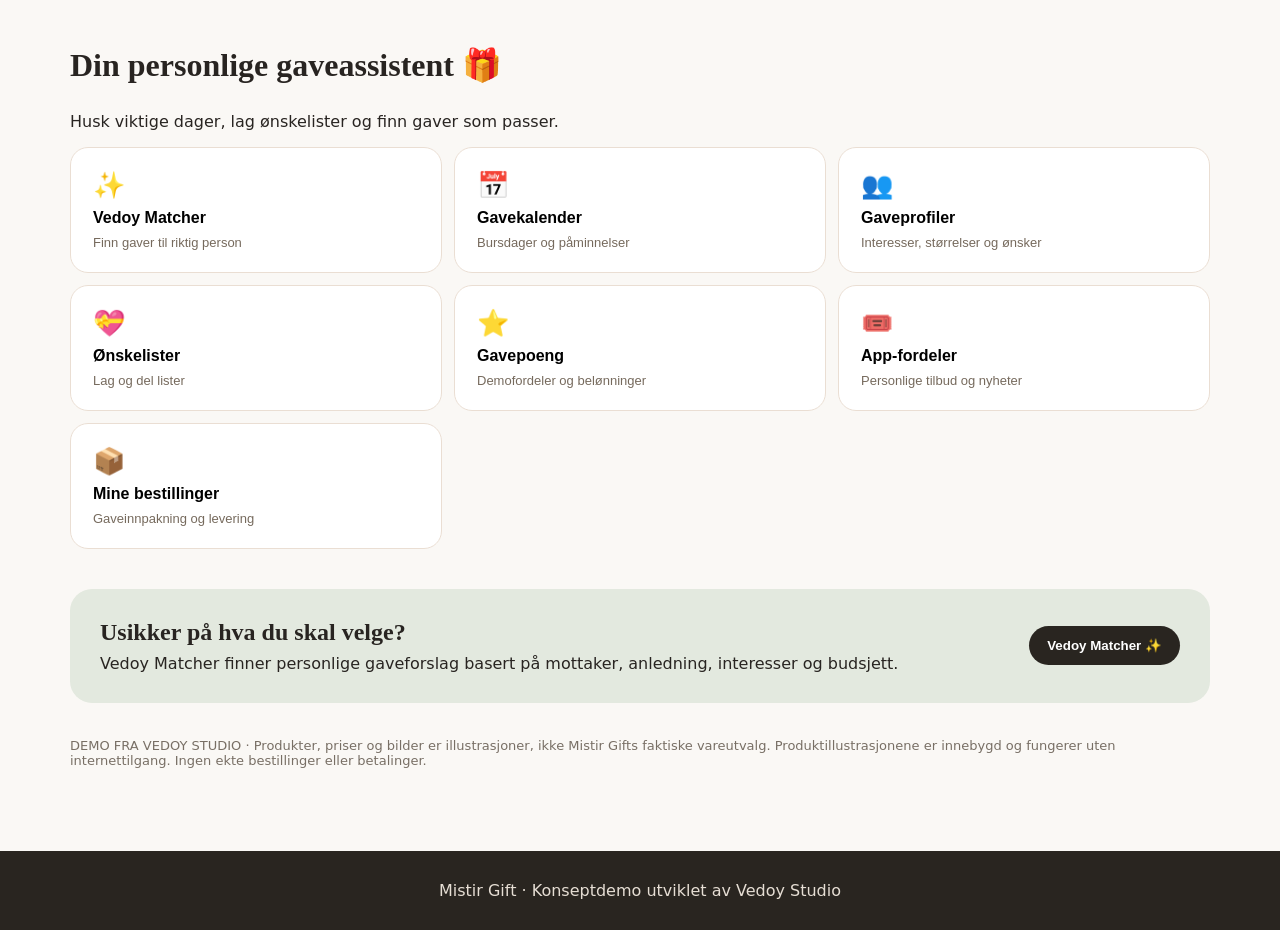
==== commit 75c3cfcb: "Animate storefront and add wishlist rename, duplicate, delete and product management" ====
--- a/index.html
+++ b/index.html
@@ -1,6 +1,6 @@
 <!doctype html><html lang="no"><head><meta charset="utf-8"><meta name="viewport" content="width=device-width,initial-scale=1"><title>Mistir Gift – Demo</title><style>
 :root{font-family:Inter,system-ui,-apple-system,sans-serif;color:#282421;background:#faf8f5}*{box-sizing:border-box}body{margin:0}header{background:#fff;position:sticky;top:0;z-index:4;border-bottom:1px solid #eee5db}.top{max-width:1180px;margin:auto;display:flex;align-items:center;justify-content:space-between;padding:17px 20px;gap:14px}.brand{font-family:Georgia,serif;font-size:27px;font-weight:bold;letter-spacing:-1px}.brand span{color:#b56e5a}.btn{border:0;background:#292520;color:#fff;padding:12px 18px;border-radius:25px;cursor:pointer;font-weight:600}.outline{background:#fff;color:#292520;border:1px solid #d8cfc5}main{max-width:1180px;margin:auto;padding:24px 20px 70px}.hero{border-radius:25px;background:linear-gradient(120deg,#efe2d6,#f7eee4 60%,#d6e1d7);padding:65px 8%;margin-bottom:30px;position:relative;overflow:hidden}.hero h1{font-family:Georgia,serif;font-size:clamp(37px,6vw,68px);line-height:1.07;max-width:620px;margin:12px 0}.hero p{max-width:500px;color:#61574e;font-size:18px}.eyebrow{color:#a26754;font-weight:800;letter-spacing:2px;font-size:12px}.hero .deco{position:absolute;right:9%;top:20%;font-size:125px;transform:rotate(-13deg);opacity:.7}.filters{display:flex;gap:9px;flex-wrap:wrap;margin:25px 0}.chip{background:#fff;border:1px solid #e5dcd2;padding:10px 17px;border-radius:24px;cursor:pointer}.chip.active{background:#292520;color:#fff}.heading{display:flex;align-items:center;justify-content:space-between;gap:20px}.heading h2{font-family:Georgia,serif;font-size:32px;margin:12px 0}.search{padding:12px 16px;border:1px solid #ddd1c5;border-radius:20px;background:#fff;min-width:200px;max-width:100%;font-size:15px}.grid{display:grid;grid-template-columns:repeat(4,minmax(0,1fr));gap:22px}.product{background:#fff;border:1px solid #efe8df;border-radius:20px;overflow:hidden}.photo{aspect-ratio:1/1;background:#efe8e1;position:relative}.photo img{width:100%;height:100%;object-fit:cover}.heart{position:absolute;right:12px;top:12px;border:0;border-radius:50%;width:38px;height:38px;background:#fff;cursor:pointer;font-size:20px}.info{padding:16px}.info small{color:#977963}.info h3{margin:6px 0;font-size:17px}.price{font-weight:800}.product .btn{width:100%;margin-top:14px}.banner{background:#e3e9df;border-radius:22px;padding:30px;margin:35px 0;display:flex;justify-content:space-between;align-items:center;gap:18px}.banner h2{font-family:Georgia,serif;margin:0 0 8px}.modalback{position:fixed;inset:0;background:#1c1a18a8;z-index:10;display:none;align-items:center;justify-content:center;padding:20px}.modal{background:#fff;border-radius:22px;padding:25px;width:min(470px,100%);max-height:90vh;overflow:auto}.modal h2{font-family:Georgia,serif}.modal label{display:block;margin:16px 0 7px;font-weight:600}.modal select,.modal input{width:100%;padding:12px;border:1px solid #ded3c8;border-radius:12px}.close{float:right;background:none;border:0;font-size:24px;cursor:pointer}.basket{display:grid;gap:12px}.basketitem{display:flex;justify-content:space-between;border-bottom:1px solid #eee;padding:10px 0}.note{color:#786f65;font-size:13px}.toast{position:fixed;bottom:20px;left:50%;transform:translateX(-50%);background:#292520;color:#fff;padding:13px 23px;border-radius:22px;display:none;z-index:12}footer{background:#292520;color:#e6ded4;padding:30px;text-align:center}@media(max-width:850px){.grid{grid-template-columns:repeat(2,minmax(0,1fr))}.hero .deco{opacity:.16}.hero{padding:50px 30px}}@media(max-width:460px){.grid{gap:12px}.info{padding:12px}.info h3{font-size:15px}.heading{display:block}.search{width:100%}.brand{font-size:22px}.top{padding:13px}.top .btn{padding:9px 12px;font-size:12px}.banner{display:block}}
-</style><style>.extras{margin:40px 0}.feature-grid{display:grid;grid-template-columns:repeat(3,minmax(0,1fr));gap:12px}.feature{background:white;border:1px solid #eaded3;border-radius:18px;text-align:left;padding:22px;cursor:pointer;font-size:26px;display:flex;flex-direction:column;gap:8px}.feature strong{font-size:16px}.feature small{font-size:13px;color:#766a5d}.formline{display:grid;gap:8px;margin:12px 0}.formline input,.formline select,.formline textarea{padding:12px;border:1px solid #ddd;border-radius:12px;width:100%}.muted{color:#766a5d}.itemrow{border-bottom:1px solid #eee;padding:12px 0}.itemrow button{margin:5px}.feature:hover{border-color:#b56e5a}@media(max-width:700px){.feature-grid{grid-template-columns:repeat(2,minmax(0,1fr))}}@media(max-width:400px){.feature-grid{grid-template-columns:1fr}}</style></head><body><header><div class="top"><div class="brand">Mistir <span>Gift.</span></div><div><button class="btn outline" onclick="showWishlist()">♡ <span id="wishCount">0</span></button> <button class="btn" onclick="showCart()">Handlekurv · <span id="count">0</span></button></div></div></header><main><section class="hero"><div class="eyebrow">GAVER MED OMTANKE</div><h1>Den perfekte gaven finnes her.</h1><p>Finn noe personlig, vakkert og minneverdig til alle anledningene som betyr noe.</p><button class="btn" onclick="document.getElementById('catalog').scrollIntoView({behavior:'smooth'})">Utforsk gavene →</button><span class="deco">🎁</span></section><section class="heading" id="catalog"><h2>Utvalgte gaver</h2><input id="search" class="search" placeholder="Søk etter gaver ..." oninput="render()"></section><div class="filters" id="filters"></div><section class="grid" id="products"></section><section class="extras" id="gift-tools"><div class="heading"><h2>Din personlige gaveassistent 🎁</h2></div><p>Husk viktige dager, lag ønskelister og finn gaver som passer.</p><div class="feature-grid"><button class="feature" onclick="giftFinder()">✨ <strong>Vedoy Matcher</strong><small>Finn gaver til riktig person</small></button><button class="feature" onclick="calendarUI()">📅 <strong>Gavekalender</strong><small>Bursdager og påminnelser</small></button><button class="feature" onclick="profilesUI()">👥 <strong>Gaveprofiler</strong><small>Interesser, størrelser og ønsker</small></button><button class="feature" onclick="listsUI()">💝 <strong>Ønskelister</strong><small>Lag og del lister</small></button><button class="feature" onclick="rewardsUI()">⭐ <strong>Gavepoeng</strong><small>Demofordeler og belønninger</small></button><button class="feature" onclick="offersUI()">🎟️ <strong>App-fordeler</strong><small>Personlige tilbud og nyheter</small></button><button class="feature" onclick="ordersUI()">📦 <strong>Mine bestillinger</strong><small>Gaveinnpakning og levering</small></button></div></section><section class="banner"><div><h2>Usikker på hva du skal velge?</h2><div>Vedoy Matcher finner personlige gaveforslag basert på mottaker, anledning, interesser og budsjett.</div></div><button class="btn" onclick="giftFinder()">Vedoy Matcher ✨</button></section><p class="note">DEMO FRA VEDOY STUDIO · Produkter, priser og bilder er illustrasjoner, ikke Mistir Gifts faktiske vareutvalg. Produktillustrasjonene er innebygd og fungerer uten internettilgang. Ingen ekte bestillinger eller betalinger.</p></main><footer>Mistir Gift · Konseptdemo utviklet av Vedoy Studio</footer><div class="modalback" id="overlay" onclick="if(event.target===this)hide()"><div class="modal"><button class="close" onclick="hide()">×</button><div id="modalbody"></div></div></div><div class="toast" id="toast"></div><script>
+</style><style>.extras{margin:40px 0}.feature-grid{display:grid;grid-template-columns:repeat(3,minmax(0,1fr));gap:12px}.feature{background:white;border:1px solid #eaded3;border-radius:18px;text-align:left;padding:22px;cursor:pointer;font-size:26px;display:flex;flex-direction:column;gap:8px}.feature strong{font-size:16px}.feature small{font-size:13px;color:#766a5d}.formline{display:grid;gap:8px;margin:12px 0}.formline input,.formline select,.formline textarea{padding:12px;border:1px solid #ddd;border-radius:12px;width:100%}.muted{color:#766a5d}.itemrow{border-bottom:1px solid #eee;padding:12px 0}.itemrow button{margin:5px}.feature:hover{border-color:#b56e5a}@media(max-width:700px){.feature-grid{grid-template-columns:repeat(2,minmax(0,1fr))}}@media(max-width:400px){.feature-grid{grid-template-columns:1fr}}</style><style>html{scroll-behavior:smooth}button{transition:transform .2s,box-shadow .2s}button:hover{transform:translateY(-2px)}button:active{transform:scale(.97)}button:focus-visible,input:focus-visible{outline:3px solid #b56e5a;outline-offset:3px}.hero{animation:rise .65s both}.product,.feature{animation:rise .55s both;transition:transform .25s,box-shadow .25s}.product:hover,.feature:hover{transform:translateY(-5px);box-shadow:0 12px 30px #45342622}.modal{animation:pop .2s both}.photo img{transition:transform .35s}.product:hover .photo img{transform:scale(1.05)}.wish-actions{display:flex;gap:8px;flex-wrap:wrap;margin:12px 0}.wish-actions button{padding:8px 12px}.wish-card{border:1px solid #eaded3;border-radius:15px;padding:14px;margin:12px 0}.wish-check{display:flex;align-items:center;gap:9px;padding:9px 0}.wish-check input{width:18px;height:18px}@keyframes rise{from{opacity:0;transform:translateY(15px)}to{opacity:1;transform:translateY(0)}}@keyframes pop{from{opacity:0;transform:scale(.96)}to{opacity:1;transform:scale(1)}}@media(prefers-reduced-motion:reduce){*,*:before,*:after{animation-duration:.01ms!important;transition-duration:.01ms!important;scroll-behavior:auto!important}}</style></head><body><header><div class="top"><div class="brand">Mistir <span>Gift.</span></div><div><button class="btn outline" onclick="showWishlist()">♡ <span id="wishCount">0</span></button> <button class="btn" onclick="showCart()">Handlekurv · <span id="count">0</span></button></div></div></header><main><section class="hero"><div class="eyebrow">GAVER MED OMTANKE</div><h1>Den perfekte gaven finnes her.</h1><p>Finn noe personlig, vakkert og minneverdig til alle anledningene som betyr noe.</p><button class="btn" onclick="document.getElementById('catalog').scrollIntoView({behavior:'smooth'})">Utforsk gavene →</button><span class="deco">🎁</span></section><section class="heading" id="catalog"><h2>Utvalgte gaver</h2><input id="search" class="search" placeholder="Søk etter gaver ..." oninput="render()"></section><div class="filters" id="filters"></div><section class="grid" id="products"></section><section class="extras" id="gift-tools"><div class="heading"><h2>Din personlige gaveassistent 🎁</h2></div><p>Husk viktige dager, lag ønskelister og finn gaver som passer.</p><div class="feature-grid"><button class="feature" onclick="giftFinder()">✨ <strong>Vedoy Matcher</strong><small>Finn gaver til riktig person</small></button><button class="feature" onclick="calendarUI()">📅 <strong>Gavekalender</strong><small>Bursdager og påminnelser</small></button><button class="feature" onclick="profilesUI()">👥 <strong>Gaveprofiler</strong><small>Interesser, størrelser og ønsker</small></button><button class="feature" onclick="listsUI()">💝 <strong>Ønskelister</strong><small>Lag og del lister</small></button><button class="feature" onclick="rewardsUI()">⭐ <strong>Gavepoeng</strong><small>Demofordeler og belønninger</small></button><button class="feature" onclick="offersUI()">🎟️ <strong>App-fordeler</strong><small>Personlige tilbud og nyheter</small></button><button class="feature" onclick="ordersUI()">📦 <strong>Mine bestillinger</strong><small>Gaveinnpakning og levering</small></button></div></section><section class="banner"><div><h2>Usikker på hva du skal velge?</h2><div>Vedoy Matcher finner personlige gaveforslag basert på mottaker, anledning, interesser og budsjett.</div></div><button class="btn" onclick="giftFinder()">Vedoy Matcher ✨</button></section><p class="note">DEMO FRA VEDOY STUDIO · Produkter, priser og bilder er illustrasjoner, ikke Mistir Gifts faktiske vareutvalg. Produktillustrasjonene er innebygd og fungerer uten internettilgang. Ingen ekte bestillinger eller betalinger.</p></main><footer>Mistir Gift · Konseptdemo utviklet av Vedoy Studio</footer><div class="modalback" id="overlay" onclick="if(event.target===this)hide()"><div class="modal"><button class="close" onclick="hide()">×</button><div id="modalbody"></div></div></div><div class="toast" id="toast"></div><script>
 const products=[
 {id:1,name:'Keramikkopp i naturtoner',category:'Hjem & kos',price:249,image:'https://images.unsplash.com/photo-1514228742587-6b1558fcca3d?w=700&q=80'},
 {id:2,name:'Duftlys – varm vanilje',category:'Hjem & kos',price:299,image:'https://images.unsplash.com/photo-1603006905003-be475563bc59?w=700&q=80'},
@@ -38,4 +38,15 @@
 function ordersUI(){modal('<h2>📦 Gavebestilling</h2><p>Velg gaveinnpakning og skriv en personlig hilsen. Dette lager kun en lokal prøvebestilling.</p><div class="formline"><label><input type="checkbox" id="wrapGift"> Gaveinnpakning</label></div>'+field('giftMsg','Gavehilsen','text','Gratulerer med dagen!')+field('giftAddress','Leveringsnotat (valgfritt)')+'<button class="btn" onclick="saveDemoOrder()">Lagre prøvebestilling</button><h3>Tidligere prøvebestillinger</h3>'+giftState.orders.map((o,i)=>'<div class="itemrow"><b>Demoordre #'+(i+1)+'</b> · '+safe(o.date)+'<p>'+safe(o.items)+' · '+(o.wrap?'Med innpakning':'Uten innpakning')+'</p><small>Status: Eksempel – ikke sendt</small></div>').join(''))}
 function saveDemoOrder(){if(!cart.length)return toast('Legg produkter i handlekurven først');giftState.orders.push({date:new Date().toLocaleDateString('nb-NO'),items:cart.map(id=>products.find(p=>p.id===id)?.name).join(', '),wrap:document.getElementById('wrapGift').checked,message:value('giftMsg'),note:value('giftAddress')});persistGift();cart=[];render();ordersUI();toast('Prøvebestilling lagret – ingen betaling')}
 (function(){let params=new URLSearchParams(location.search),ids=(params.get('wishlist')||'').split(',').map(Number).filter(n=>products.some(p=>p.id===n));if(ids.length){let name=params.get('list')||'Delt ønskeliste';let banner=document.createElement('div');banner.className='banner';banner.innerHTML='<div><h2>💝 '+safe(name)+'</h2><p>'+ids.map(id=>safe(products.find(p=>p.id===id).name)).join(', ')+'</p></div><button class="btn" id="importList">Lagre listen</button>';document.querySelector('main').prepend(banner);banner.querySelector('#importList').onclick=()=>{giftState.lists.push({name,ids});persistGift();toast('Ønskelisten er lagret')}}})();
+</script><script>
+try{wishlist=JSON.parse(localStorage.getItem('mistir-favorites')||'[]').filter(id=>products.some(p=>p.id===id))}catch(e){wishlist=[]}
+const oldToggleWish=toggleWish;
+toggleWish=function(id){oldToggleWish(id);try{localStorage.setItem('mistir-favorites',JSON.stringify(wishlist))}catch(e){}};
+render();
+listsUI=function(){modal('<h2>💝 Administrer ønskelister</h2><p>Lag egne lister, legg til eller fjern produkter, gi nytt navn og del.</p>'+field('listName','Navn på ny liste','text','Jul, bursdag ...')+'<button class="btn" onclick="saveList()">Opprett fra favoritter</button>'+giftState.lists.map((l,i)=>'<div class="wish-card"><b>'+safe(l.name)+'</b><p>'+l.ids.length+' produkter · '+kr(l.ids.reduce((s,id)=>s+(products.find(p=>p.id===id)?.price||0),0))+'</p><div class="wish-actions"><button class="btn outline" onclick="editList('+i+')">Rediger varer</button><button class="btn outline" onclick="renameWishList('+i+')">Endre navn</button><button class="btn outline" onclick="shareList('+i+')">Del</button><button class="btn outline" onclick="copyWishList('+i+')">Kopier</button><button class="btn outline" onclick="deleteWishList('+i+')">Slett</button></div></div>').join('')+'<button class="btn outline" onclick="showWishlist()">Favoritter ♡ ('+wishlist.length+')</button>')};
+editList=function(i){let l=giftState.lists[i];if(!l)return listsUI();modal('<h2>'+safe(l.name)+'</h2><p>Velg produktene du vil ha i listen:</p>'+products.map(p=>'<label class="wish-check"><input type="checkbox" data-list-product="'+p.id+'" '+(l.ids.includes(p.id)?'checked':'')+'> '+safe(p.name)+' · '+kr(p.price)+'</label>').join('')+'<button class="btn" onclick="saveListItems('+i+')">Lagre endringer</button> <button class="btn outline" onclick="listsUI()">Tilbake</button>')};
+function renameWishList(i){let l=giftState.lists[i];if(!l)return;modal('<h2>Endre listenavn</h2>'+field('newListName','Nytt navn','text',l.name)+'<button class="btn" onclick="commitWishName('+i+')">Lagre</button>')}
+function commitWishName(i){let n=value('newListName');if(!n||!giftState.lists[i])return toast('Skriv et navn');giftState.lists[i].name=n;persistGift();listsUI();toast('Navnet er endret')}
+function copyWishList(i){let l=giftState.lists[i];if(!l)return;giftState.lists.push({name:l.name+' (kopi)',ids:[...l.ids]});persistGift();listsUI();toast('Listen er kopiert')}
+function deleteWishList(i){let l=giftState.lists[i];if(!l)return;if(!confirm('Slette ønskelisten '+l.name+'?'))return;giftState.lists.splice(i,1);persistGift();listsUI();toast('Listen er slettet')}
 </script></body></html>
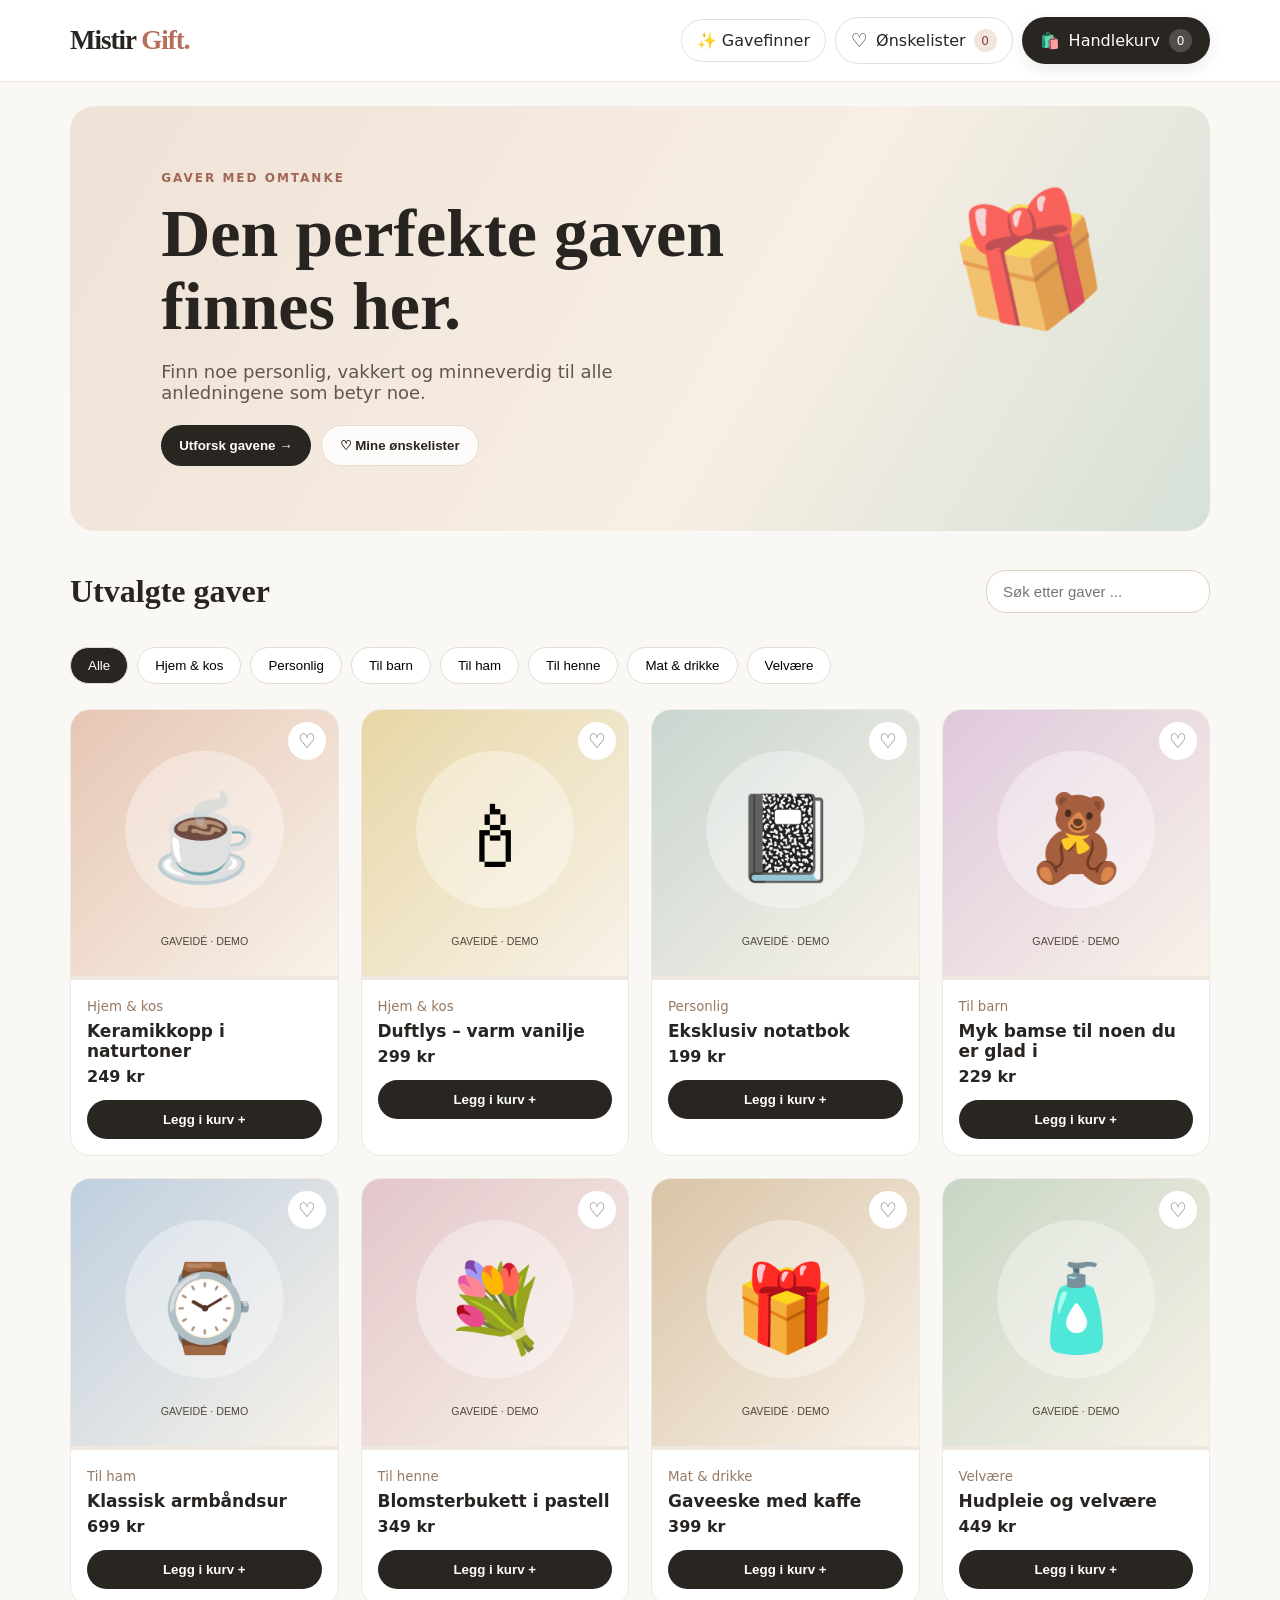
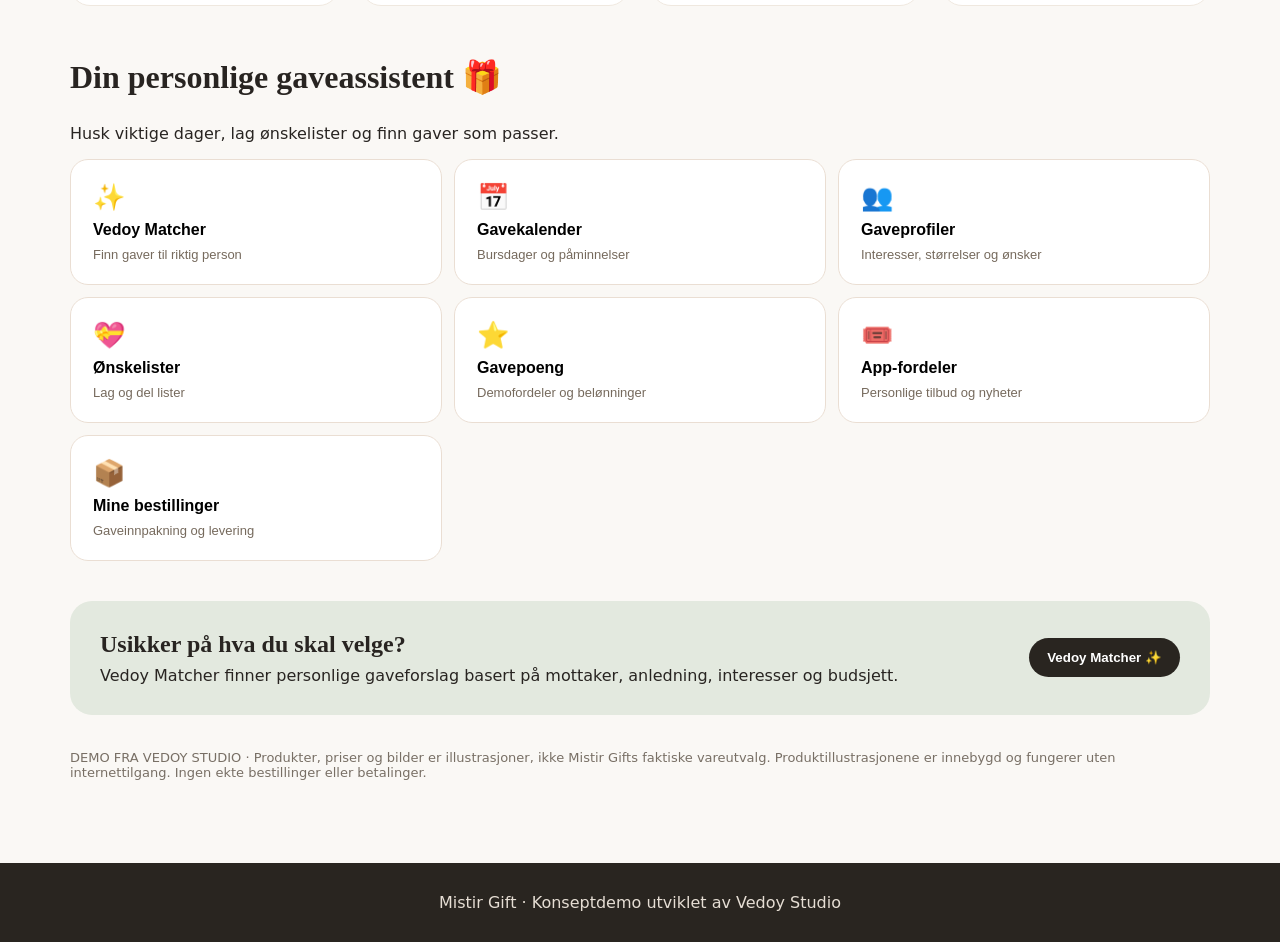
==== commit e0c6db0a: "Expose wishlists in primary and mobile navigation; load checkout animations" ====
--- a/index.html
+++ b/index.html
@@ -1,6 +1,6 @@
 <!doctype html><html lang="no"><head><meta charset="utf-8"><meta name="viewport" content="width=device-width,initial-scale=1"><title>Mistir Gift – Demo</title><style>
 :root{font-family:Inter,system-ui,-apple-system,sans-serif;color:#282421;background:#faf8f5}*{box-sizing:border-box}body{margin:0}header{background:#fff;position:sticky;top:0;z-index:4;border-bottom:1px solid #eee5db}.top{max-width:1180px;margin:auto;display:flex;align-items:center;justify-content:space-between;padding:17px 20px;gap:14px}.brand{font-family:Georgia,serif;font-size:27px;font-weight:bold;letter-spacing:-1px}.brand span{color:#b56e5a}.btn{border:0;background:#292520;color:#fff;padding:12px 18px;border-radius:25px;cursor:pointer;font-weight:600}.outline{background:#fff;color:#292520;border:1px solid #d8cfc5}main{max-width:1180px;margin:auto;padding:24px 20px 70px}.hero{border-radius:25px;background:linear-gradient(120deg,#efe2d6,#f7eee4 60%,#d6e1d7);padding:65px 8%;margin-bottom:30px;position:relative;overflow:hidden}.hero h1{font-family:Georgia,serif;font-size:clamp(37px,6vw,68px);line-height:1.07;max-width:620px;margin:12px 0}.hero p{max-width:500px;color:#61574e;font-size:18px}.eyebrow{color:#a26754;font-weight:800;letter-spacing:2px;font-size:12px}.hero .deco{position:absolute;right:9%;top:20%;font-size:125px;transform:rotate(-13deg);opacity:.7}.filters{display:flex;gap:9px;flex-wrap:wrap;margin:25px 0}.chip{background:#fff;border:1px solid #e5dcd2;padding:10px 17px;border-radius:24px;cursor:pointer}.chip.active{background:#292520;color:#fff}.heading{display:flex;align-items:center;justify-content:space-between;gap:20px}.heading h2{font-family:Georgia,serif;font-size:32px;margin:12px 0}.search{padding:12px 16px;border:1px solid #ddd1c5;border-radius:20px;background:#fff;min-width:200px;max-width:100%;font-size:15px}.grid{display:grid;grid-template-columns:repeat(4,minmax(0,1fr));gap:22px}.product{background:#fff;border:1px solid #efe8df;border-radius:20px;overflow:hidden}.photo{aspect-ratio:1/1;background:#efe8e1;position:relative}.photo img{width:100%;height:100%;object-fit:cover}.heart{position:absolute;right:12px;top:12px;border:0;border-radius:50%;width:38px;height:38px;background:#fff;cursor:pointer;font-size:20px}.info{padding:16px}.info small{color:#977963}.info h3{margin:6px 0;font-size:17px}.price{font-weight:800}.product .btn{width:100%;margin-top:14px}.banner{background:#e3e9df;border-radius:22px;padding:30px;margin:35px 0;display:flex;justify-content:space-between;align-items:center;gap:18px}.banner h2{font-family:Georgia,serif;margin:0 0 8px}.modalback{position:fixed;inset:0;background:#1c1a18a8;z-index:10;display:none;align-items:center;justify-content:center;padding:20px}.modal{background:#fff;border-radius:22px;padding:25px;width:min(470px,100%);max-height:90vh;overflow:auto}.modal h2{font-family:Georgia,serif}.modal label{display:block;margin:16px 0 7px;font-weight:600}.modal select,.modal input{width:100%;padding:12px;border:1px solid #ded3c8;border-radius:12px}.close{float:right;background:none;border:0;font-size:24px;cursor:pointer}.basket{display:grid;gap:12px}.basketitem{display:flex;justify-content:space-between;border-bottom:1px solid #eee;padding:10px 0}.note{color:#786f65;font-size:13px}.toast{position:fixed;bottom:20px;left:50%;transform:translateX(-50%);background:#292520;color:#fff;padding:13px 23px;border-radius:22px;display:none;z-index:12}footer{background:#292520;color:#e6ded4;padding:30px;text-align:center}@media(max-width:850px){.grid{grid-template-columns:repeat(2,minmax(0,1fr))}.hero .deco{opacity:.16}.hero{padding:50px 30px}}@media(max-width:460px){.grid{gap:12px}.info{padding:12px}.info h3{font-size:15px}.heading{display:block}.search{width:100%}.brand{font-size:22px}.top{padding:13px}.top .btn{padding:9px 12px;font-size:12px}.banner{display:block}}
-</style><style>.extras{margin:40px 0}.feature-grid{display:grid;grid-template-columns:repeat(3,minmax(0,1fr));gap:12px}.feature{background:white;border:1px solid #eaded3;border-radius:18px;text-align:left;padding:22px;cursor:pointer;font-size:26px;display:flex;flex-direction:column;gap:8px}.feature strong{font-size:16px}.feature small{font-size:13px;color:#766a5d}.formline{display:grid;gap:8px;margin:12px 0}.formline input,.formline select,.formline textarea{padding:12px;border:1px solid #ddd;border-radius:12px;width:100%}.muted{color:#766a5d}.itemrow{border-bottom:1px solid #eee;padding:12px 0}.itemrow button{margin:5px}.feature:hover{border-color:#b56e5a}@media(max-width:700px){.feature-grid{grid-template-columns:repeat(2,minmax(0,1fr))}}@media(max-width:400px){.feature-grid{grid-template-columns:1fr}}</style><style>html{scroll-behavior:smooth}button{transition:transform .2s,box-shadow .2s}button:hover{transform:translateY(-2px)}button:active{transform:scale(.97)}button:focus-visible,input:focus-visible{outline:3px solid #b56e5a;outline-offset:3px}.hero{animation:rise .65s both}.product,.feature{animation:rise .55s both;transition:transform .25s,box-shadow .25s}.product:hover,.feature:hover{transform:translateY(-5px);box-shadow:0 12px 30px #45342622}.modal{animation:pop .2s both}.photo img{transition:transform .35s}.product:hover .photo img{transform:scale(1.05)}.wish-actions{display:flex;gap:8px;flex-wrap:wrap;margin:12px 0}.wish-actions button{padding:8px 12px}.wish-card{border:1px solid #eaded3;border-radius:15px;padding:14px;margin:12px 0}.wish-check{display:flex;align-items:center;gap:9px;padding:9px 0}.wish-check input{width:18px;height:18px}@keyframes rise{from{opacity:0;transform:translateY(15px)}to{opacity:1;transform:translateY(0)}}@keyframes pop{from{opacity:0;transform:scale(.96)}to{opacity:1;transform:scale(1)}}@media(prefers-reduced-motion:reduce){*,*:before,*:after{animation-duration:.01ms!important;transition-duration:.01ms!important;scroll-behavior:auto!important}}</style></head><body><header><div class="top"><div class="brand">Mistir <span>Gift.</span></div><div><button class="btn outline" onclick="showWishlist()">♡ <span id="wishCount">0</span></button> <button class="btn" onclick="showCart()">Handlekurv · <span id="count">0</span></button></div></div></header><main><section class="hero"><div class="eyebrow">GAVER MED OMTANKE</div><h1>Den perfekte gaven finnes her.</h1><p>Finn noe personlig, vakkert og minneverdig til alle anledningene som betyr noe.</p><button class="btn" onclick="document.getElementById('catalog').scrollIntoView({behavior:'smooth'})">Utforsk gavene →</button><span class="deco">🎁</span></section><section class="heading" id="catalog"><h2>Utvalgte gaver</h2><input id="search" class="search" placeholder="Søk etter gaver ..." oninput="render()"></section><div class="filters" id="filters"></div><section class="grid" id="products"></section><section class="extras" id="gift-tools"><div class="heading"><h2>Din personlige gaveassistent 🎁</h2></div><p>Husk viktige dager, lag ønskelister og finn gaver som passer.</p><div class="feature-grid"><button class="feature" onclick="giftFinder()">✨ <strong>Vedoy Matcher</strong><small>Finn gaver til riktig person</small></button><button class="feature" onclick="calendarUI()">📅 <strong>Gavekalender</strong><small>Bursdager og påminnelser</small></button><button class="feature" onclick="profilesUI()">👥 <strong>Gaveprofiler</strong><small>Interesser, størrelser og ønsker</small></button><button class="feature" onclick="listsUI()">💝 <strong>Ønskelister</strong><small>Lag og del lister</small></button><button class="feature" onclick="rewardsUI()">⭐ <strong>Gavepoeng</strong><small>Demofordeler og belønninger</small></button><button class="feature" onclick="offersUI()">🎟️ <strong>App-fordeler</strong><small>Personlige tilbud og nyheter</small></button><button class="feature" onclick="ordersUI()">📦 <strong>Mine bestillinger</strong><small>Gaveinnpakning og levering</small></button></div></section><section class="banner"><div><h2>Usikker på hva du skal velge?</h2><div>Vedoy Matcher finner personlige gaveforslag basert på mottaker, anledning, interesser og budsjett.</div></div><button class="btn" onclick="giftFinder()">Vedoy Matcher ✨</button></section><p class="note">DEMO FRA VEDOY STUDIO · Produkter, priser og bilder er illustrasjoner, ikke Mistir Gifts faktiske vareutvalg. Produktillustrasjonene er innebygd og fungerer uten internettilgang. Ingen ekte bestillinger eller betalinger.</p></main><footer>Mistir Gift · Konseptdemo utviklet av Vedoy Studio</footer><div class="modalback" id="overlay" onclick="if(event.target===this)hide()"><div class="modal"><button class="close" onclick="hide()">×</button><div id="modalbody"></div></div></div><div class="toast" id="toast"></div><script>
+</style><style>.extras{margin:40px 0}.feature-grid{display:grid;grid-template-columns:repeat(3,minmax(0,1fr));gap:12px}.feature{background:white;border:1px solid #eaded3;border-radius:18px;text-align:left;padding:22px;cursor:pointer;font-size:26px;display:flex;flex-direction:column;gap:8px}.feature strong{font-size:16px}.feature small{font-size:13px;color:#766a5d}.formline{display:grid;gap:8px;margin:12px 0}.formline input,.formline select,.formline textarea{padding:12px;border:1px solid #ddd;border-radius:12px;width:100%}.muted{color:#766a5d}.itemrow{border-bottom:1px solid #eee;padding:12px 0}.itemrow button{margin:5px}.feature:hover{border-color:#b56e5a}@media(max-width:700px){.feature-grid{grid-template-columns:repeat(2,minmax(0,1fr))}}@media(max-width:400px){.feature-grid{grid-template-columns:1fr}}</style><style>html{scroll-behavior:smooth}button{transition:transform .2s,box-shadow .2s}button:hover{transform:translateY(-2px)}button:active{transform:scale(.97)}button:focus-visible,input:focus-visible{outline:3px solid #b56e5a;outline-offset:3px}.hero{animation:rise .65s both}.product,.feature{animation:rise .55s both;transition:transform .25s,box-shadow .25s}.product:hover,.feature:hover{transform:translateY(-5px);box-shadow:0 12px 30px #45342622}.modal{animation:pop .2s both}.photo img{transition:transform .35s}.product:hover .photo img{transform:scale(1.05)}.wish-actions{display:flex;gap:8px;flex-wrap:wrap;margin:12px 0}.wish-actions button{padding:8px 12px}.wish-card{border:1px solid #eaded3;border-radius:15px;padding:14px;margin:12px 0}.wish-check{display:flex;align-items:center;gap:9px;padding:9px 0}.wish-check input{width:18px;height:18px}@keyframes rise{from{opacity:0;transform:translateY(15px)}to{opacity:1;transform:translateY(0)}}@keyframes pop{from{opacity:0;transform:scale(.96)}to{opacity:1;transform:scale(1)}}@media(prefers-reduced-motion:reduce){*,*:before,*:after{animation-duration:.01ms!important;transition-duration:.01ms!important;scroll-behavior:auto!important}}</style><link rel="stylesheet" href="/mistir-ui.css"></head><body><header><div class="top"><div class="brand">Mistir <span>Gift.</span></div><nav class="quicknav" aria-label="Hovedmeny"><button class="navlink finder-link" onclick="giftFinder()">✨ Gavefinner</button><button class="navlink wishlist-link" id="wishlistTrigger" onclick="listsUI()" aria-label="Åpne ønskelister"><span class="nav-icon" aria-hidden="true">♡</span><span class="nav-label">Ønskelister</span><span class="nav-count" id="wishCount">0</span></button><button class="btn navcart" id="cartTrigger" onclick="showCart()" aria-label="Åpne handlekurv"><span class="cart-icon" aria-hidden="true">🛍️</span><span class="cart-label">Handlekurv</span><span class="nav-count" id="count">0</span></button></nav></div></header><main><section class="hero"><div class="eyebrow">GAVER MED OMTANKE</div><h1>Den perfekte gaven finnes her.</h1><p>Finn noe personlig, vakkert og minneverdig til alle anledningene som betyr noe.</p><div class="hero-actions"><button class="btn" onclick="document.getElementById('catalog').scrollIntoView({behavior:'smooth'})">Utforsk gavene →</button><button class="btn outline" onclick="listsUI()">♡ Mine ønskelister</button></div><span class="deco">🎁</span></section><section class="heading" id="catalog"><h2>Utvalgte gaver</h2><input id="search" class="search" placeholder="Søk etter gaver ..." oninput="render()"></section><div class="filters" id="filters"></div><section class="grid" id="products"></section><section class="extras" id="gift-tools"><div class="heading"><h2>Din personlige gaveassistent 🎁</h2></div><p>Husk viktige dager, lag ønskelister og finn gaver som passer.</p><div class="feature-grid"><button class="feature" onclick="giftFinder()">✨ <strong>Vedoy Matcher</strong><small>Finn gaver til riktig person</small></button><button class="feature" onclick="calendarUI()">📅 <strong>Gavekalender</strong><small>Bursdager og påminnelser</small></button><button class="feature" onclick="profilesUI()">👥 <strong>Gaveprofiler</strong><small>Interesser, størrelser og ønsker</small></button><button class="feature" onclick="listsUI()">💝 <strong>Ønskelister</strong><small>Lag og del lister</small></button><button class="feature" onclick="rewardsUI()">⭐ <strong>Gavepoeng</strong><small>Demofordeler og belønninger</small></button><button class="feature" onclick="offersUI()">🎟️ <strong>App-fordeler</strong><small>Personlige tilbud og nyheter</small></button><button class="feature" onclick="ordersUI()">📦 <strong>Mine bestillinger</strong><small>Gaveinnpakning og levering</small></button></div></section><section class="banner"><div><h2>Usikker på hva du skal velge?</h2><div>Vedoy Matcher finner personlige gaveforslag basert på mottaker, anledning, interesser og budsjett.</div></div><button class="btn" onclick="giftFinder()">Vedoy Matcher ✨</button></section><p class="note">DEMO FRA VEDOY STUDIO · Produkter, priser og bilder er illustrasjoner, ikke Mistir Gifts faktiske vareutvalg. Produktillustrasjonene er innebygd og fungerer uten internettilgang. Ingen ekte bestillinger eller betalinger.</p></main><footer>Mistir Gift · Konseptdemo utviklet av Vedoy Studio</footer><nav class="mobile-dock" aria-label="Hurtigmeny"><button onclick="document.getElementById('catalog').scrollIntoView({behavior:'smooth'})"><span class="dock-icon" aria-hidden="true">⌕</span>Produkter</button><button onclick="listsUI()"><span class="dock-icon" aria-hidden="true">♡</span>Ønskelister<span class="dock-count" id="mobileWishCount">0</span></button><button id="mobileCartTrigger" onclick="showCart()"><span class="dock-icon" aria-hidden="true">🛍️</span>Handlekurv<span class="dock-count" id="mobileCartCount">0</span></button></nav><div class="modalback" id="overlay" onclick="if(event.target===this)hide()"><div class="modal"><button class="close" onclick="hide()">×</button><div id="modalbody"></div></div></div><div class="toast" id="toast"></div><script>
 const products=[
 {id:1,name:'Keramikkopp i naturtoner',category:'Hjem & kos',price:249,image:'https://images.unsplash.com/photo-1514228742587-6b1558fcca3d?w=700&q=80'},
 {id:2,name:'Duftlys – varm vanilje',category:'Hjem & kos',price:299,image:'https://images.unsplash.com/photo-1603006905003-be475563bc59?w=700&q=80'},
@@ -49,4 +49,4 @@
 function commitWishName(i){let n=value('newListName');if(!n||!giftState.lists[i])return toast('Skriv et navn');giftState.lists[i].name=n;persistGift();listsUI();toast('Navnet er endret')}
 function copyWishList(i){let l=giftState.lists[i];if(!l)return;giftState.lists.push({name:l.name+' (kopi)',ids:[...l.ids]});persistGift();listsUI();toast('Listen er kopiert')}
 function deleteWishList(i){let l=giftState.lists[i];if(!l)return;if(!confirm('Slette ønskelisten '+l.name+'?'))return;giftState.lists.splice(i,1);persistGift();listsUI();toast('Listen er slettet')}
-</script></body></html>+</script><script src="/mistir-ui.js"></script></body></html>
--- a/mistir-ui.css
+++ b/mistir-ui.css
@@ -0,0 +1,89 @@
+/* Mistir Gift – discoverable wishlists and restrained motion */
+:root{--rose:#b56e5a;--ink:#292520;--cream:#faf8f5;--focus:#ac6453}
+.top{gap:16px;flex-wrap:wrap}
+.quicknav{display:flex;align-items:center;gap:9px;margin-left:auto}
+.quicknav button{font:inherit;white-space:nowrap;cursor:pointer}
+.navlink{display:inline-flex;align-items:center;gap:8px;color:var(--ink);border:1px solid #e9ded3;background:#fff;border-radius:999px;padding:11px 15px;font-size:13px;font-weight:650;transition:background .2s,transform .2s,border-color .2s}
+.navlink:hover{background:#f9f3ef;border-color:#d3b7a9}
+.nav-icon{font-size:19px;line-height:1}
+.nav-count{display:inline-grid;place-items:center;min-width:23px;height:23px;padding:0 5px;border-radius:100px;background:#f4e4df;color:#874636;font-size:12px;font-variant-numeric:tabular-nums}
+.navcart{display:inline-flex;align-items:center;gap:9px;white-space:nowrap;box-shadow:0 5px 16px #2e242318}
+.navcart .nav-count{background:#ffffff30;color:white}
+.mobile-dock{display:none}
+.hero-actions{display:flex;flex-wrap:wrap;gap:10px;margin-top:22px}
+.hero-actions .btn{margin:0}
+.hero-actions .btn.outline{background:#ffffffdc;border:1px solid #ead9cc}
+.wish-lede{font-size:14px;color:#6e625a;margin:4px 0 18px;line-height:1.5}
+.wish-overview{display:grid;grid-template-columns:1fr 1fr;gap:10px;margin:14px 0 20px}
+.wish-summary{border-radius:16px;border:1px solid #eee2d9;padding:14px;background:#fcf9f6;text-align:left;cursor:pointer}
+.wish-summary strong{display:block;font-size:20px;font-family:Georgia,serif}
+.wish-summary small{color:#6b625a;font-size:12px}
+.wish-section-title{font-size:16px;font-weight:700;margin:18px 0 10px}
+.wish-card{border-radius:17px;border:1px solid #e9ddd2;background:#fff;padding:16px;margin:10px 0;box-shadow:0 4px 15px #4b382009}
+.wish-card-head{display:flex;align-items:center;justify-content:space-between;gap:12px}
+.wish-card h3{font-size:16px;margin:0 0 5px}
+.wish-card p{font-size:13px;color:#7e7066;margin:0}
+.wish-actions{display:flex;gap:7px;flex-wrap:wrap;margin-top:14px}
+.wish-actions button{font-size:12px!important;padding:8px 11px!important}
+.wish-row{display:flex;gap:12px;align-items:flex-start;border-bottom:1px solid #eee5df;padding:12px 0}
+.wish-row>img{width:72px;height:72px;flex:0 0 72px;object-fit:cover;border-radius:12px}
+.wish-row-main{flex:1;min-width:0}
+.wish-row-main strong{font-size:14px}
+.wish-row-main .note{margin:4px 0 8px}
+.wish-row-actions{display:flex;gap:6px;align-items:center;flex-wrap:wrap}
+.wish-row-actions select{max-width:165px;min-width:110px;padding:8px;border-radius:11px;border:1px solid #ded3c8;font-size:12px}
+.wish-row-actions button{padding:7px 10px!important;font-size:12px!important}
+.wish-empty{padding:20px;border:1px dashed #d9c5b8;background:#fcf7f3;border-radius:16px;color:#736456;font-size:14px}
+.wish-empty .btn{margin-top:8px}
+.wish-create{border-radius:15px;padding:14px;background:#f6f1eb;margin:15px 0}
+.wish-create label{font-size:13px;margin:0 0 7px}
+.wish-create .rowline{display:flex;gap:8px}
+.wish-create .rowline input{min-width:0;flex:1}
+.wish-create .rowline button{white-space:nowrap}
+.wishback{border:0;background:none;padding:8px 0;color:#8c5444;font-weight:700;cursor:pointer}
+.heart{color:#71675f;transition:transform .2s,box-shadow .2s,color .2s}
+.heart[aria-pressed="true"]{color:#b34c70;background:#fff5f7}
+.heart:hover{transform:scale(1.12)}
+.heart:focus-visible{outline:3px solid var(--focus)}
+.modalback[style*="flex"]{animation:mistir-dim .22s ease both}
+.modal{box-shadow:0 28px 90px #251f1c40;animation:mistir-dialog .32s cubic-bezier(.2,.85,.28,1) both}
+#cartTrigger.cart-celebrate,#mobileCartTrigger.cart-celebrate{animation:cartCelebration .5s cubic-bezier(.2,.8,.2,1)}
+.fly-ghost{position:fixed;z-index:9999;pointer-events:none;object-fit:cover;border-radius:15px;box-shadow:0 12px 30px #47301f5c;will-change:transform,opacity}
+.fave-ghost{position:fixed;z-index:9999;pointer-events:none;color:#c4567b;font-size:28px;text-shadow:0 3px 12px #a53d5a52}
+.toast{box-shadow:0 12px 30px #28242133}
+@keyframes mistir-dim{from{opacity:0}to{opacity:1}}
+@keyframes mistir-dialog{from{opacity:0;transform:translateY(14px) scale(.975)}to{opacity:1;transform:translateY(0) scale(1)}}
+@keyframes cartCelebration{0%{transform:scale(1)}36%{transform:scale(1.1)}65%{transform:scale(.98)}100%{transform:scale(1)}}
+@media(hover:hover){.product{transition:transform .25s cubic-bezier(.2,.8,.2,1),box-shadow .25s}.product:hover{transform:translateY(-4px);box-shadow:0 12px 30px #412a1e21}.product:hover .photo img{transform:scale(1.055)}}
+@media(max-width:700px){
+ .navlink.finder-link{display:none}
+ .navlink{padding:10px 11px}
+ .quicknav{gap:6px}
+ .hero{padding:38px 25px}
+}
+@media(max-width:600px){
+ body{padding-bottom:76px}
+ footer{padding-bottom:38px}
+ .top{flex-wrap:nowrap;gap:7px;padding:12px}
+ .brand{font-size:21px;white-space:nowrap}
+ .quicknav{margin-left:auto}
+ .navlink.wishlist-link .nav-label{display:none}
+ .navlink.wishlist-link{border-radius:14px}
+ .navcart{padding:10px 11px}
+ .navcart .cart-label{display:none}
+ .navcart .cart-icon{font-size:18px}
+ .mobile-dock{display:grid;grid-template-columns:repeat(3,1fr);position:fixed;left:9px;right:9px;bottom:max(9px,env(safe-area-inset-bottom));z-index:8;background:#fffefcf6;backdrop-filter:blur(16px);border:1px solid #e6d9cf;box-shadow:0 14px 45px #27201e2b;border-radius:22px;padding:7px}
+ .mobile-dock button{display:flex;flex-direction:column;align-items:center;justify-content:center;gap:2px;border:0;background:transparent;font:600 11px/1.2 system-ui,sans-serif;min-height:50px;position:relative;color:#51443e;cursor:pointer;border-radius:15px}
+ .mobile-dock button:hover,.mobile-dock button:focus-visible{background:#f7ede7}
+ .mobile-dock .dock-icon{font-size:20px}
+ .mobile-dock .dock-count{position:absolute;top:0;right:22%;background:#b56e5a;color:white;border-radius:15px;font-size:9px;min-width:16px;line-height:16px}
+ .toast{bottom:89px;width:max-content;max-width:calc(100% - 24px);text-align:center}
+ .modalback{padding:8px 8px 78px}
+ .modal{width:100%;padding:20px;max-height:calc(100dvh - 105px);border-radius:23px}
+ .wish-overview{gap:8px}
+ .wish-create .rowline{flex-direction:column}
+ .wish-create .rowline button{width:100%}
+}
+@media(prefers-reduced-motion:reduce){
+ *,*::before,*::after{animation-duration:.01ms!important;transition-duration:.01ms!important;scroll-behavior:auto!important}
+}
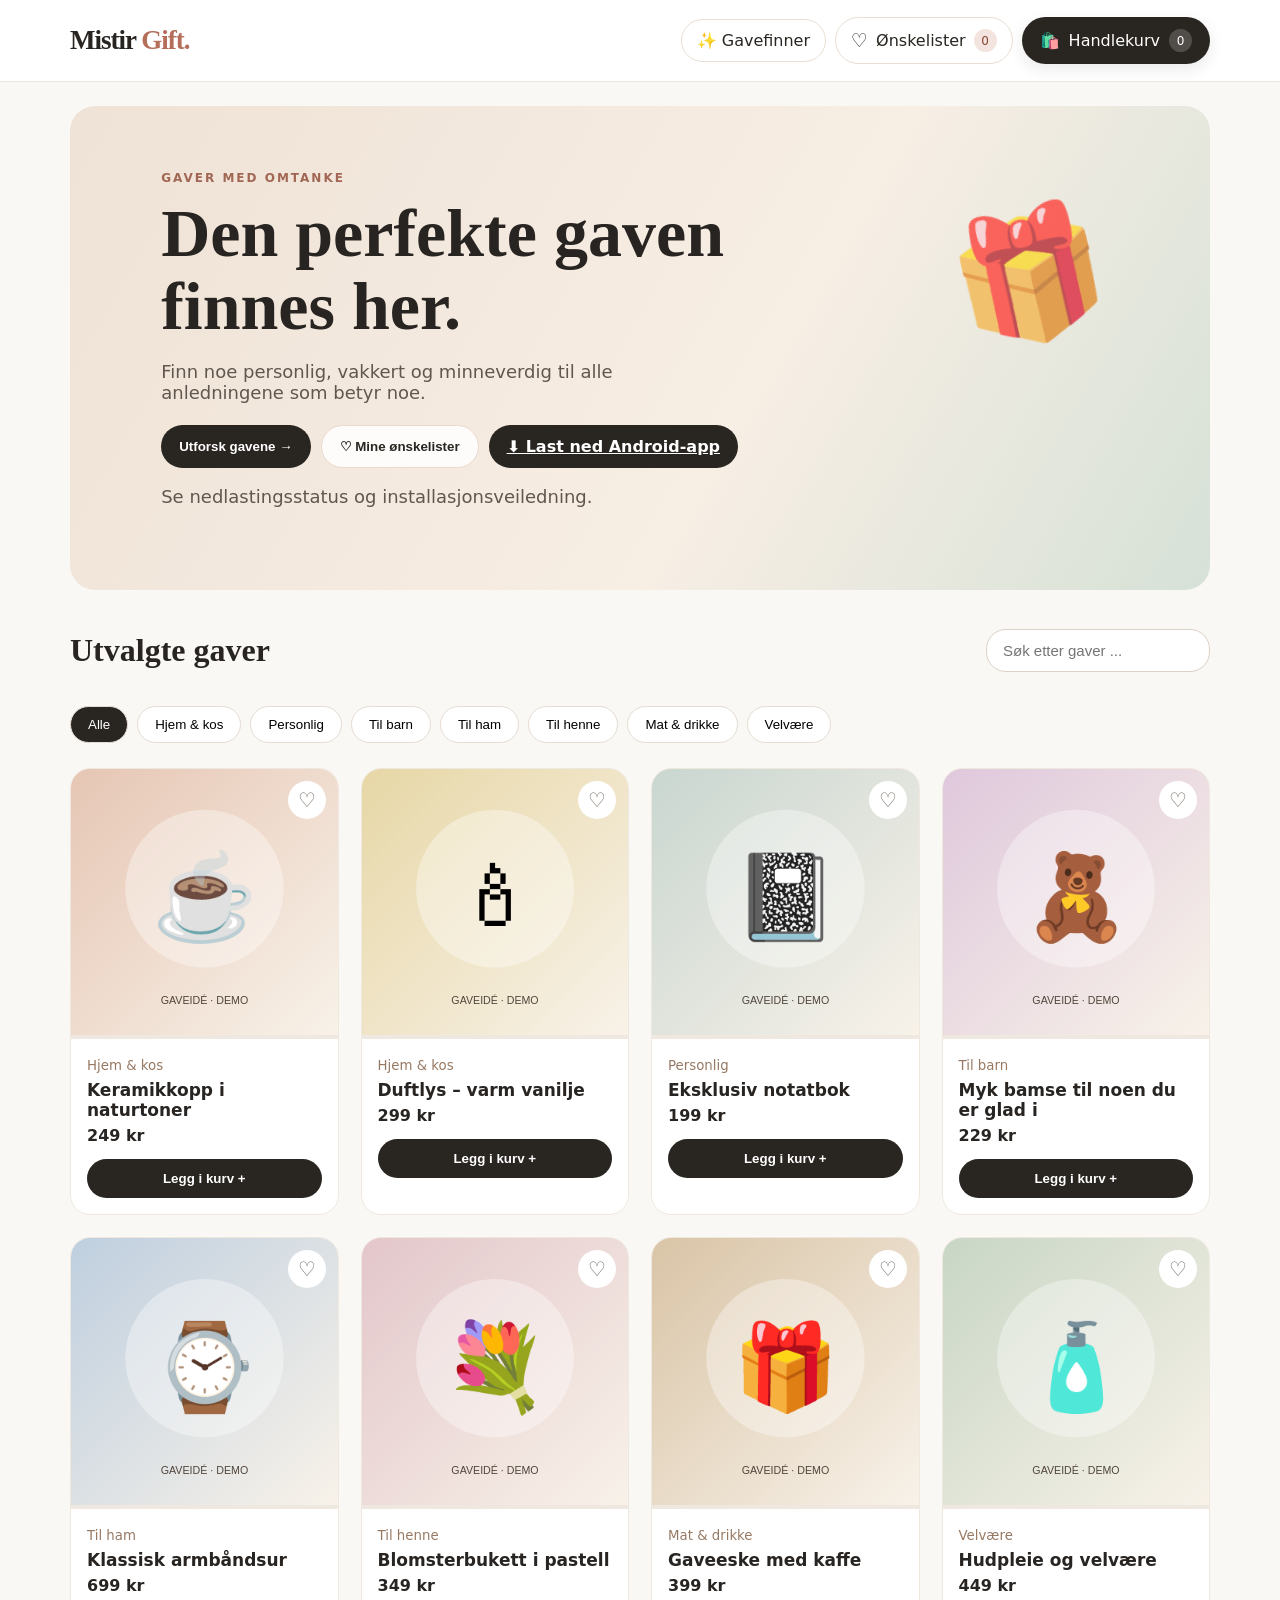
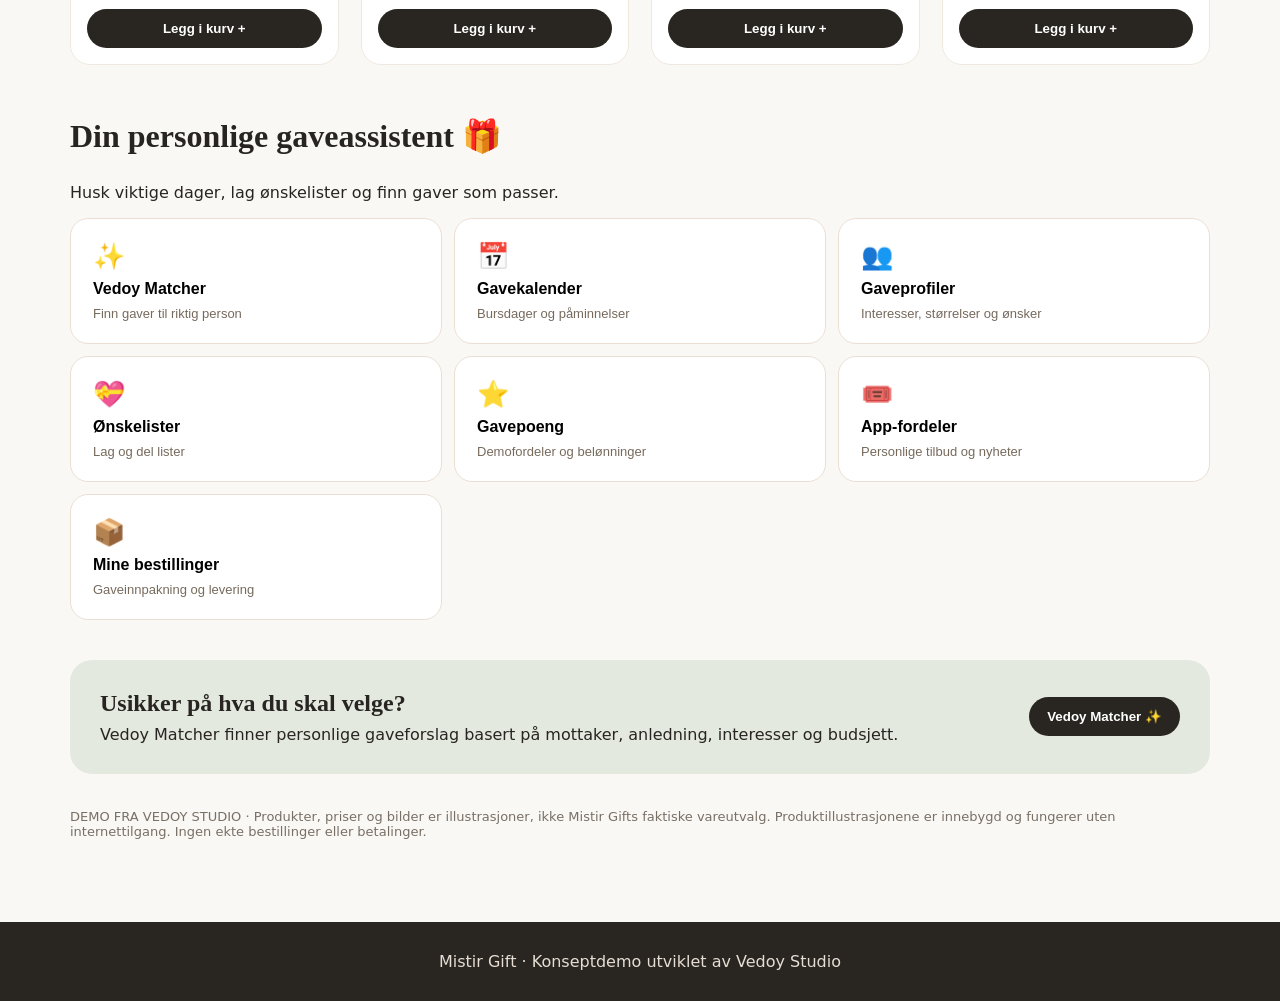
==== commit 387f70e3: "Add APK download button to Mistir Gift homepage" ====
--- a/index.html
+++ b/index.html
@@ -1,6 +1,6 @@
 <!doctype html><html lang="no"><head><meta charset="utf-8"><meta name="viewport" content="width=device-width,initial-scale=1"><title>Mistir Gift – Demo</title><style>
 :root{font-family:Inter,system-ui,-apple-system,sans-serif;color:#282421;background:#faf8f5}*{box-sizing:border-box}body{margin:0}header{background:#fff;position:sticky;top:0;z-index:4;border-bottom:1px solid #eee5db}.top{max-width:1180px;margin:auto;display:flex;align-items:center;justify-content:space-between;padding:17px 20px;gap:14px}.brand{font-family:Georgia,serif;font-size:27px;font-weight:bold;letter-spacing:-1px}.brand span{color:#b56e5a}.btn{border:0;background:#292520;color:#fff;padding:12px 18px;border-radius:25px;cursor:pointer;font-weight:600}.outline{background:#fff;color:#292520;border:1px solid #d8cfc5}main{max-width:1180px;margin:auto;padding:24px 20px 70px}.hero{border-radius:25px;background:linear-gradient(120deg,#efe2d6,#f7eee4 60%,#d6e1d7);padding:65px 8%;margin-bottom:30px;position:relative;overflow:hidden}.hero h1{font-family:Georgia,serif;font-size:clamp(37px,6vw,68px);line-height:1.07;max-width:620px;margin:12px 0}.hero p{max-width:500px;color:#61574e;font-size:18px}.eyebrow{color:#a26754;font-weight:800;letter-spacing:2px;font-size:12px}.hero .deco{position:absolute;right:9%;top:20%;font-size:125px;transform:rotate(-13deg);opacity:.7}.filters{display:flex;gap:9px;flex-wrap:wrap;margin:25px 0}.chip{background:#fff;border:1px solid #e5dcd2;padding:10px 17px;border-radius:24px;cursor:pointer}.chip.active{background:#292520;color:#fff}.heading{display:flex;align-items:center;justify-content:space-between;gap:20px}.heading h2{font-family:Georgia,serif;font-size:32px;margin:12px 0}.search{padding:12px 16px;border:1px solid #ddd1c5;border-radius:20px;background:#fff;min-width:200px;max-width:100%;font-size:15px}.grid{display:grid;grid-template-columns:repeat(4,minmax(0,1fr));gap:22px}.product{background:#fff;border:1px solid #efe8df;border-radius:20px;overflow:hidden}.photo{aspect-ratio:1/1;background:#efe8e1;position:relative}.photo img{width:100%;height:100%;object-fit:cover}.heart{position:absolute;right:12px;top:12px;border:0;border-radius:50%;width:38px;height:38px;background:#fff;cursor:pointer;font-size:20px}.info{padding:16px}.info small{color:#977963}.info h3{margin:6px 0;font-size:17px}.price{font-weight:800}.product .btn{width:100%;margin-top:14px}.banner{background:#e3e9df;border-radius:22px;padding:30px;margin:35px 0;display:flex;justify-content:space-between;align-items:center;gap:18px}.banner h2{font-family:Georgia,serif;margin:0 0 8px}.modalback{position:fixed;inset:0;background:#1c1a18a8;z-index:10;display:none;align-items:center;justify-content:center;padding:20px}.modal{background:#fff;border-radius:22px;padding:25px;width:min(470px,100%);max-height:90vh;overflow:auto}.modal h2{font-family:Georgia,serif}.modal label{display:block;margin:16px 0 7px;font-weight:600}.modal select,.modal input{width:100%;padding:12px;border:1px solid #ded3c8;border-radius:12px}.close{float:right;background:none;border:0;font-size:24px;cursor:pointer}.basket{display:grid;gap:12px}.basketitem{display:flex;justify-content:space-between;border-bottom:1px solid #eee;padding:10px 0}.note{color:#786f65;font-size:13px}.toast{position:fixed;bottom:20px;left:50%;transform:translateX(-50%);background:#292520;color:#fff;padding:13px 23px;border-radius:22px;display:none;z-index:12}footer{background:#292520;color:#e6ded4;padding:30px;text-align:center}@media(max-width:850px){.grid{grid-template-columns:repeat(2,minmax(0,1fr))}.hero .deco{opacity:.16}.hero{padding:50px 30px}}@media(max-width:460px){.grid{gap:12px}.info{padding:12px}.info h3{font-size:15px}.heading{display:block}.search{width:100%}.brand{font-size:22px}.top{padding:13px}.top .btn{padding:9px 12px;font-size:12px}.banner{display:block}}
-</style><style>.extras{margin:40px 0}.feature-grid{display:grid;grid-template-columns:repeat(3,minmax(0,1fr));gap:12px}.feature{background:white;border:1px solid #eaded3;border-radius:18px;text-align:left;padding:22px;cursor:pointer;font-size:26px;display:flex;flex-direction:column;gap:8px}.feature strong{font-size:16px}.feature small{font-size:13px;color:#766a5d}.formline{display:grid;gap:8px;margin:12px 0}.formline input,.formline select,.formline textarea{padding:12px;border:1px solid #ddd;border-radius:12px;width:100%}.muted{color:#766a5d}.itemrow{border-bottom:1px solid #eee;padding:12px 0}.itemrow button{margin:5px}.feature:hover{border-color:#b56e5a}@media(max-width:700px){.feature-grid{grid-template-columns:repeat(2,minmax(0,1fr))}}@media(max-width:400px){.feature-grid{grid-template-columns:1fr}}</style><style>html{scroll-behavior:smooth}button{transition:transform .2s,box-shadow .2s}button:hover{transform:translateY(-2px)}button:active{transform:scale(.97)}button:focus-visible,input:focus-visible{outline:3px solid #b56e5a;outline-offset:3px}.hero{animation:rise .65s both}.product,.feature{animation:rise .55s both;transition:transform .25s,box-shadow .25s}.product:hover,.feature:hover{transform:translateY(-5px);box-shadow:0 12px 30px #45342622}.modal{animation:pop .2s both}.photo img{transition:transform .35s}.product:hover .photo img{transform:scale(1.05)}.wish-actions{display:flex;gap:8px;flex-wrap:wrap;margin:12px 0}.wish-actions button{padding:8px 12px}.wish-card{border:1px solid #eaded3;border-radius:15px;padding:14px;margin:12px 0}.wish-check{display:flex;align-items:center;gap:9px;padding:9px 0}.wish-check input{width:18px;height:18px}@keyframes rise{from{opacity:0;transform:translateY(15px)}to{opacity:1;transform:translateY(0)}}@keyframes pop{from{opacity:0;transform:scale(.96)}to{opacity:1;transform:scale(1)}}@media(prefers-reduced-motion:reduce){*,*:before,*:after{animation-duration:.01ms!important;transition-duration:.01ms!important;scroll-behavior:auto!important}}</style><link rel="stylesheet" href="/mistir-ui.css"></head><body><header><div class="top"><div class="brand">Mistir <span>Gift.</span></div><nav class="quicknav" aria-label="Hovedmeny"><button class="navlink finder-link" onclick="giftFinder()">✨ Gavefinner</button><button class="navlink wishlist-link" id="wishlistTrigger" onclick="listsUI()" aria-label="Åpne ønskelister"><span class="nav-icon" aria-hidden="true">♡</span><span class="nav-label">Ønskelister</span><span class="nav-count" id="wishCount">0</span></button><button class="btn navcart" id="cartTrigger" onclick="showCart()" aria-label="Åpne handlekurv"><span class="cart-icon" aria-hidden="true">🛍️</span><span class="cart-label">Handlekurv</span><span class="nav-count" id="count">0</span></button></nav></div></header><main><section class="hero"><div class="eyebrow">GAVER MED OMTANKE</div><h1>Den perfekte gaven finnes her.</h1><p>Finn noe personlig, vakkert og minneverdig til alle anledningene som betyr noe.</p><div class="hero-actions"><button class="btn" onclick="document.getElementById('catalog').scrollIntoView({behavior:'smooth'})">Utforsk gavene →</button><button class="btn outline" onclick="listsUI()">♡ Mine ønskelister</button></div><span class="deco">🎁</span></section><section class="heading" id="catalog"><h2>Utvalgte gaver</h2><input id="search" class="search" placeholder="Søk etter gaver ..." oninput="render()"></section><div class="filters" id="filters"></div><section class="grid" id="products"></section><section class="extras" id="gift-tools"><div class="heading"><h2>Din personlige gaveassistent 🎁</h2></div><p>Husk viktige dager, lag ønskelister og finn gaver som passer.</p><div class="feature-grid"><button class="feature" onclick="giftFinder()">✨ <strong>Vedoy Matcher</strong><small>Finn gaver til riktig person</small></button><button class="feature" onclick="calendarUI()">📅 <strong>Gavekalender</strong><small>Bursdager og påminnelser</small></button><button class="feature" onclick="profilesUI()">👥 <strong>Gaveprofiler</strong><small>Interesser, størrelser og ønsker</small></button><button class="feature" onclick="listsUI()">💝 <strong>Ønskelister</strong><small>Lag og del lister</small></button><button class="feature" onclick="rewardsUI()">⭐ <strong>Gavepoeng</strong><small>Demofordeler og belønninger</small></button><button class="feature" onclick="offersUI()">🎟️ <strong>App-fordeler</strong><small>Personlige tilbud og nyheter</small></button><button class="feature" onclick="ordersUI()">📦 <strong>Mine bestillinger</strong><small>Gaveinnpakning og levering</small></button></div></section><section class="banner"><div><h2>Usikker på hva du skal velge?</h2><div>Vedoy Matcher finner personlige gaveforslag basert på mottaker, anledning, interesser og budsjett.</div></div><button class="btn" onclick="giftFinder()">Vedoy Matcher ✨</button></section><p class="note">DEMO FRA VEDOY STUDIO · Produkter, priser og bilder er illustrasjoner, ikke Mistir Gifts faktiske vareutvalg. Produktillustrasjonene er innebygd og fungerer uten internettilgang. Ingen ekte bestillinger eller betalinger.</p></main><footer>Mistir Gift · Konseptdemo utviklet av Vedoy Studio</footer><nav class="mobile-dock" aria-label="Hurtigmeny"><button onclick="document.getElementById('catalog').scrollIntoView({behavior:'smooth'})"><span class="dock-icon" aria-hidden="true">⌕</span>Produkter</button><button onclick="listsUI()"><span class="dock-icon" aria-hidden="true">♡</span>Ønskelister<span class="dock-count" id="mobileWishCount">0</span></button><button id="mobileCartTrigger" onclick="showCart()"><span class="dock-icon" aria-hidden="true">🛍️</span>Handlekurv<span class="dock-count" id="mobileCartCount">0</span></button></nav><div class="modalback" id="overlay" onclick="if(event.target===this)hide()"><div class="modal"><button class="close" onclick="hide()">×</button><div id="modalbody"></div></div></div><div class="toast" id="toast"></div><script>
+</style><style>.extras{margin:40px 0}.feature-grid{display:grid;grid-template-columns:repeat(3,minmax(0,1fr));gap:12px}.feature{background:white;border:1px solid #eaded3;border-radius:18px;text-align:left;padding:22px;cursor:pointer;font-size:26px;display:flex;flex-direction:column;gap:8px}.feature strong{font-size:16px}.feature small{font-size:13px;color:#766a5d}.formline{display:grid;gap:8px;margin:12px 0}.formline input,.formline select,.formline textarea{padding:12px;border:1px solid #ddd;border-radius:12px;width:100%}.muted{color:#766a5d}.itemrow{border-bottom:1px solid #eee;padding:12px 0}.itemrow button{margin:5px}.feature:hover{border-color:#b56e5a}@media(max-width:700px){.feature-grid{grid-template-columns:repeat(2,minmax(0,1fr))}}@media(max-width:400px){.feature-grid{grid-template-columns:1fr}}</style><style>html{scroll-behavior:smooth}button{transition:transform .2s,box-shadow .2s}button:hover{transform:translateY(-2px)}button:active{transform:scale(.97)}button:focus-visible,input:focus-visible{outline:3px solid #b56e5a;outline-offset:3px}.hero{animation:rise .65s both}.product,.feature{animation:rise .55s both;transition:transform .25s,box-shadow .25s}.product:hover,.feature:hover{transform:translateY(-5px);box-shadow:0 12px 30px #45342622}.modal{animation:pop .2s both}.photo img{transition:transform .35s}.product:hover .photo img{transform:scale(1.05)}.wish-actions{display:flex;gap:8px;flex-wrap:wrap;margin:12px 0}.wish-actions button{padding:8px 12px}.wish-card{border:1px solid #eaded3;border-radius:15px;padding:14px;margin:12px 0}.wish-check{display:flex;align-items:center;gap:9px;padding:9px 0}.wish-check input{width:18px;height:18px}@keyframes rise{from{opacity:0;transform:translateY(15px)}to{opacity:1;transform:translateY(0)}}@keyframes pop{from{opacity:0;transform:scale(.96)}to{opacity:1;transform:scale(1)}}@media(prefers-reduced-motion:reduce){*,*:before,*:after{animation-duration:.01ms!important;transition-duration:.01ms!important;scroll-behavior:auto!important}}</style><link rel="stylesheet" href="/mistir-ui.css"></head><body><header><div class="top"><div class="brand">Mistir <span>Gift.</span></div><nav class="quicknav" aria-label="Hovedmeny"><button class="navlink finder-link" onclick="giftFinder()">✨ Gavefinner</button><button class="navlink wishlist-link" id="wishlistTrigger" onclick="listsUI()" aria-label="Åpne ønskelister"><span class="nav-icon" aria-hidden="true">♡</span><span class="nav-label">Ønskelister</span><span class="nav-count" id="wishCount">0</span></button><button class="btn navcart" id="cartTrigger" onclick="showCart()" aria-label="Åpne handlekurv"><span class="cart-icon" aria-hidden="true">🛍️</span><span class="cart-label">Handlekurv</span><span class="nav-count" id="count">0</span></button></nav></div></header><main><section class="hero"><div class="eyebrow">GAVER MED OMTANKE</div><h1>Den perfekte gaven finnes her.</h1><p>Finn noe personlig, vakkert og minneverdig til alle anledningene som betyr noe.</p><div class="hero-actions"><button class="btn" onclick="document.getElementById('catalog').scrollIntoView({behavior:'smooth'})">Utforsk gavene →</button><button class="btn outline" onclick="listsUI()">♡ Mine ønskelister</button><a class="btn app-download-cta" id="apkDownloadCta" href="/android-download.html" aria-label="Last ned Mistir Gift Android testapp eller se nedlastingsstatus">⬇ Last ned Android-app</a></div><p class="app-download-note" id="apkDownloadNote" aria-live="polite">Android-testversjon fra Vedoy Studio · ingen ekte betalinger.</p><span class="deco">🎁</span></section><section class="heading" id="catalog"><h2>Utvalgte gaver</h2><input id="search" class="search" placeholder="Søk etter gaver ..." oninput="render()"></section><div class="filters" id="filters"></div><section class="grid" id="products"></section><section class="extras" id="gift-tools"><div class="heading"><h2>Din personlige gaveassistent 🎁</h2></div><p>Husk viktige dager, lag ønskelister og finn gaver som passer.</p><div class="feature-grid"><button class="feature" onclick="giftFinder()">✨ <strong>Vedoy Matcher</strong><small>Finn gaver til riktig person</small></button><button class="feature" onclick="calendarUI()">📅 <strong>Gavekalender</strong><small>Bursdager og påminnelser</small></button><button class="feature" onclick="profilesUI()">👥 <strong>Gaveprofiler</strong><small>Interesser, størrelser og ønsker</small></button><button class="feature" onclick="listsUI()">💝 <strong>Ønskelister</strong><small>Lag og del lister</small></button><button class="feature" onclick="rewardsUI()">⭐ <strong>Gavepoeng</strong><small>Demofordeler og belønninger</small></button><button class="feature" onclick="offersUI()">🎟️ <strong>App-fordeler</strong><small>Personlige tilbud og nyheter</small></button><button class="feature" onclick="ordersUI()">📦 <strong>Mine bestillinger</strong><small>Gaveinnpakning og levering</small></button></div></section><section class="banner"><div><h2>Usikker på hva du skal velge?</h2><div>Vedoy Matcher finner personlige gaveforslag basert på mottaker, anledning, interesser og budsjett.</div></div><button class="btn" onclick="giftFinder()">Vedoy Matcher ✨</button></section><p class="note">DEMO FRA VEDOY STUDIO · Produkter, priser og bilder er illustrasjoner, ikke Mistir Gifts faktiske vareutvalg. Produktillustrasjonene er innebygd og fungerer uten internettilgang. Ingen ekte bestillinger eller betalinger.</p></main><footer>Mistir Gift · Konseptdemo utviklet av Vedoy Studio</footer><nav class="mobile-dock" aria-label="Hurtigmeny"><button onclick="document.getElementById('catalog').scrollIntoView({behavior:'smooth'})"><span class="dock-icon" aria-hidden="true">⌕</span>Produkter</button><button onclick="listsUI()"><span class="dock-icon" aria-hidden="true">♡</span>Ønskelister<span class="dock-count" id="mobileWishCount">0</span></button><button id="mobileCartTrigger" onclick="showCart()"><span class="dock-icon" aria-hidden="true">🛍️</span>Handlekurv<span class="dock-count" id="mobileCartCount">0</span></button></nav><div class="modalback" id="overlay" onclick="if(event.target===this)hide()"><div class="modal"><button class="close" onclick="hide()">×</button><div id="modalbody"></div></div></div><div class="toast" id="toast"></div><script>
 const products=[
 {id:1,name:'Keramikkopp i naturtoner',category:'Hjem & kos',price:249,image:'https://images.unsplash.com/photo-1514228742587-6b1558fcca3d?w=700&q=80'},
 {id:2,name:'Duftlys – varm vanilje',category:'Hjem & kos',price:299,image:'https://images.unsplash.com/photo-1603006905003-be475563bc59?w=700&q=80'},
@@ -49,4 +49,29 @@
 function commitWishName(i){let n=value('newListName');if(!n||!giftState.lists[i])return toast('Skriv et navn');giftState.lists[i].name=n;persistGift();listsUI();toast('Navnet er endret')}
 function copyWishList(i){let l=giftState.lists[i];if(!l)return;giftState.lists.push({name:l.name+' (kopi)',ids:[...l.ids]});persistGift();listsUI();toast('Listen er kopiert')}
 function deleteWishList(i){let l=giftState.lists[i];if(!l)return;if(!confirm('Slette ønskelisten '+l.name+'?'))return;giftState.lists.splice(i,1);persistGift();listsUI();toast('Listen er slettet')}
+</script>
+<script>
+(function(){
+  var button=document.getElementById('apkDownloadCta');
+  var note=document.getElementById('apkDownloadNote');
+  if(!button||!note||typeof fetch!=='function')return;
+  fetch('https://api.github.com/repos/leandervedoy/Mistirgiftit-app-/releases/tags/apk-demo-latest',{headers:{'Accept':'application/vnd.github+json'}})
+    .then(function(response){return response.ok?response.json():null;})
+    .then(function(release){
+      var assets=release&&Array.isArray(release.assets)?release.assets:[];
+      var apk=assets.find(function(asset){return asset.name==='MistirGift-VedoyStudio-demo.apk'&&asset.state==='uploaded';});
+      if(apk&&/^https:\/\/github\.com\//.test(apk.browser_download_url)){
+        button.href=apk.browser_download_url;
+        button.classList.add('apk-ready');
+        note.textContent='Android-testappen er klar. APK-en lastes ned fra GitHub.';
+      }else{
+        button.href='/android-download.html';
+        note.textContent='APK er ikke publisert ennå. Trykk for status og installasjonsveiledning.';
+      }
+    })
+    .catch(function(){
+      button.href='/android-download.html';
+      note.textContent='Se nedlastingsstatus og installasjonsveiledning.';
+    });
+})();
 </script><script src="/mistir-ui.js"></script></body></html>
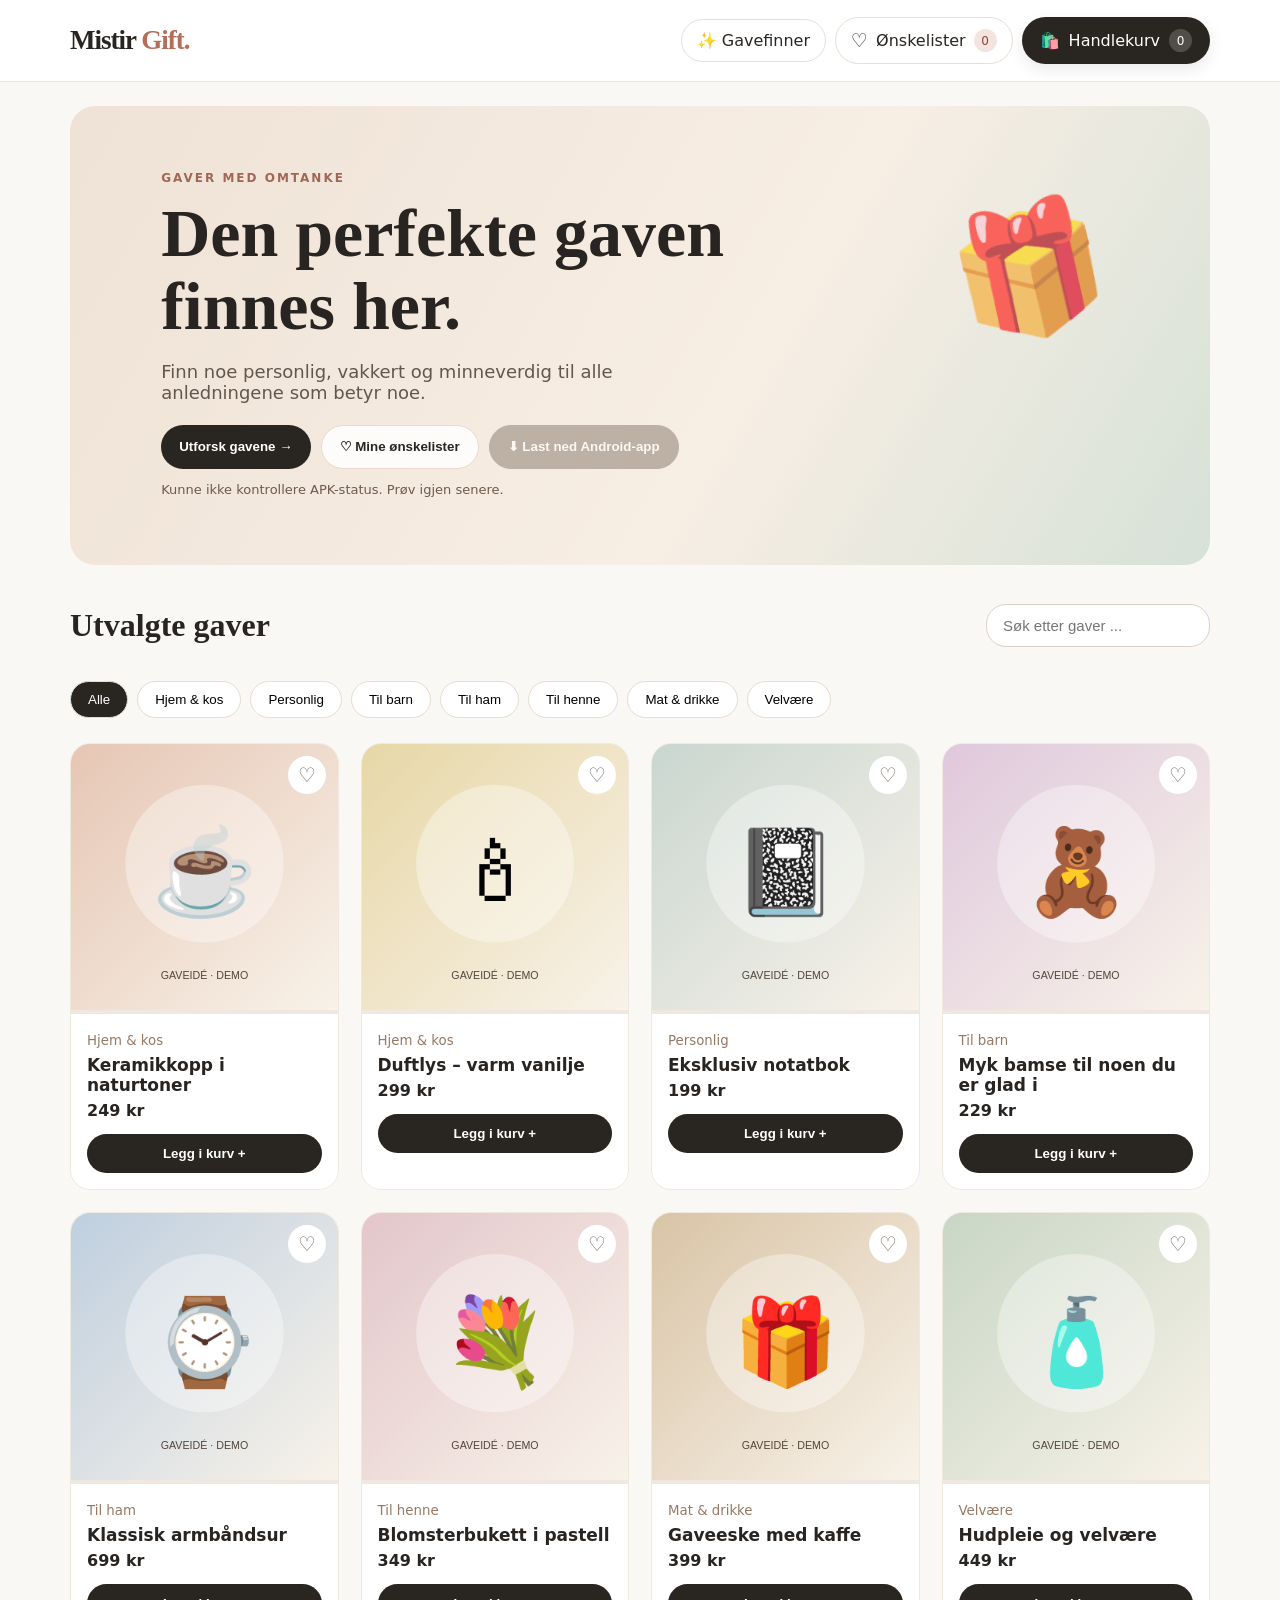
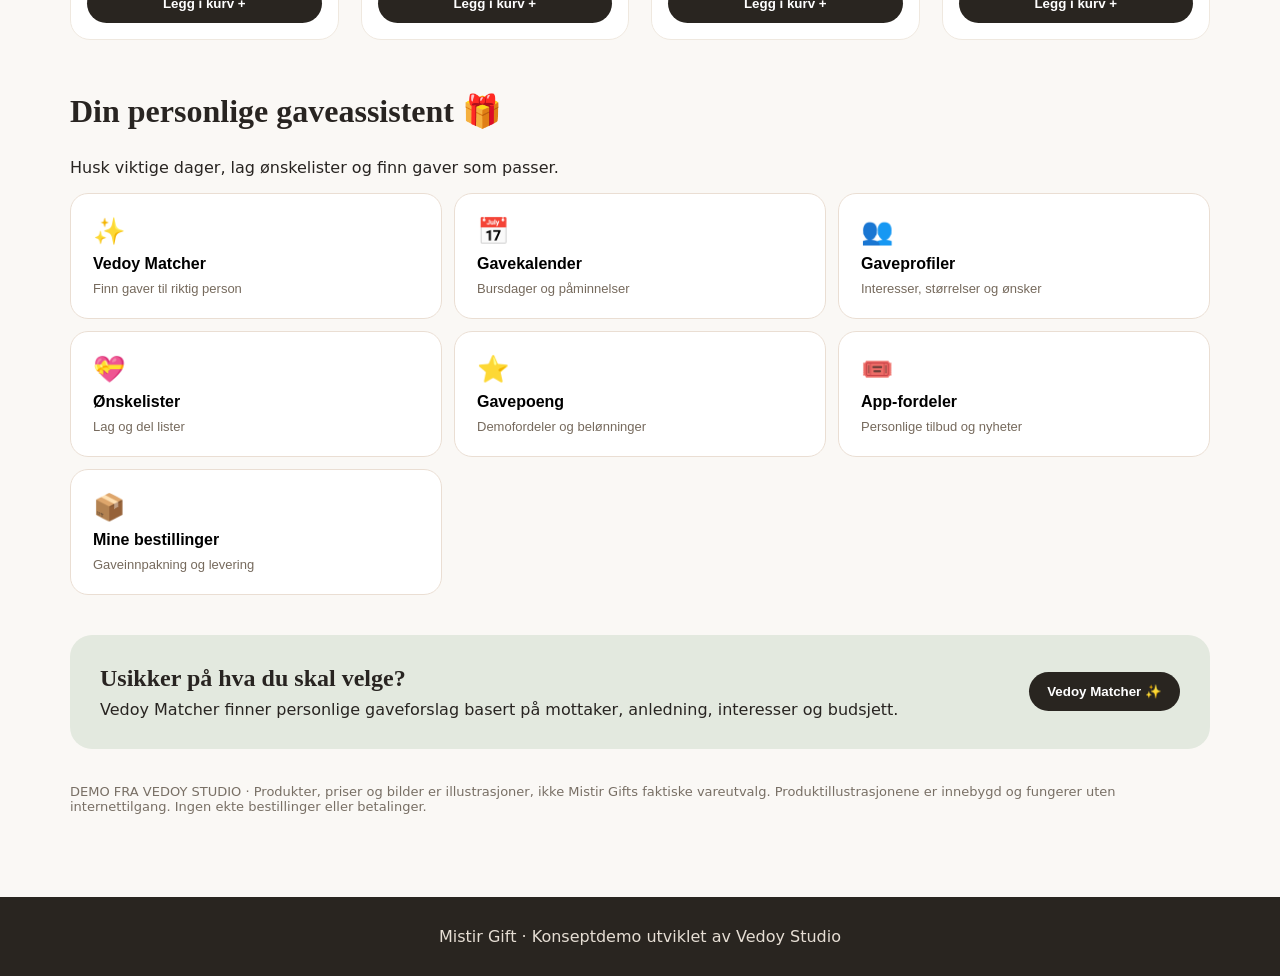
==== commit f8b8bf69: "Keep Mistir Gift APK downloads on-site with release-aware download endpoint" ====
--- a/index.html
+++ b/index.html
@@ -1,6 +1,6 @@
 <!doctype html><html lang="no"><head><meta charset="utf-8"><meta name="viewport" content="width=device-width,initial-scale=1"><title>Mistir Gift – Demo</title><style>
 :root{font-family:Inter,system-ui,-apple-system,sans-serif;color:#282421;background:#faf8f5}*{box-sizing:border-box}body{margin:0}header{background:#fff;position:sticky;top:0;z-index:4;border-bottom:1px solid #eee5db}.top{max-width:1180px;margin:auto;display:flex;align-items:center;justify-content:space-between;padding:17px 20px;gap:14px}.brand{font-family:Georgia,serif;font-size:27px;font-weight:bold;letter-spacing:-1px}.brand span{color:#b56e5a}.btn{border:0;background:#292520;color:#fff;padding:12px 18px;border-radius:25px;cursor:pointer;font-weight:600}.outline{background:#fff;color:#292520;border:1px solid #d8cfc5}main{max-width:1180px;margin:auto;padding:24px 20px 70px}.hero{border-radius:25px;background:linear-gradient(120deg,#efe2d6,#f7eee4 60%,#d6e1d7);padding:65px 8%;margin-bottom:30px;position:relative;overflow:hidden}.hero h1{font-family:Georgia,serif;font-size:clamp(37px,6vw,68px);line-height:1.07;max-width:620px;margin:12px 0}.hero p{max-width:500px;color:#61574e;font-size:18px}.eyebrow{color:#a26754;font-weight:800;letter-spacing:2px;font-size:12px}.hero .deco{position:absolute;right:9%;top:20%;font-size:125px;transform:rotate(-13deg);opacity:.7}.filters{display:flex;gap:9px;flex-wrap:wrap;margin:25px 0}.chip{background:#fff;border:1px solid #e5dcd2;padding:10px 17px;border-radius:24px;cursor:pointer}.chip.active{background:#292520;color:#fff}.heading{display:flex;align-items:center;justify-content:space-between;gap:20px}.heading h2{font-family:Georgia,serif;font-size:32px;margin:12px 0}.search{padding:12px 16px;border:1px solid #ddd1c5;border-radius:20px;background:#fff;min-width:200px;max-width:100%;font-size:15px}.grid{display:grid;grid-template-columns:repeat(4,minmax(0,1fr));gap:22px}.product{background:#fff;border:1px solid #efe8df;border-radius:20px;overflow:hidden}.photo{aspect-ratio:1/1;background:#efe8e1;position:relative}.photo img{width:100%;height:100%;object-fit:cover}.heart{position:absolute;right:12px;top:12px;border:0;border-radius:50%;width:38px;height:38px;background:#fff;cursor:pointer;font-size:20px}.info{padding:16px}.info small{color:#977963}.info h3{margin:6px 0;font-size:17px}.price{font-weight:800}.product .btn{width:100%;margin-top:14px}.banner{background:#e3e9df;border-radius:22px;padding:30px;margin:35px 0;display:flex;justify-content:space-between;align-items:center;gap:18px}.banner h2{font-family:Georgia,serif;margin:0 0 8px}.modalback{position:fixed;inset:0;background:#1c1a18a8;z-index:10;display:none;align-items:center;justify-content:center;padding:20px}.modal{background:#fff;border-radius:22px;padding:25px;width:min(470px,100%);max-height:90vh;overflow:auto}.modal h2{font-family:Georgia,serif}.modal label{display:block;margin:16px 0 7px;font-weight:600}.modal select,.modal input{width:100%;padding:12px;border:1px solid #ded3c8;border-radius:12px}.close{float:right;background:none;border:0;font-size:24px;cursor:pointer}.basket{display:grid;gap:12px}.basketitem{display:flex;justify-content:space-between;border-bottom:1px solid #eee;padding:10px 0}.note{color:#786f65;font-size:13px}.toast{position:fixed;bottom:20px;left:50%;transform:translateX(-50%);background:#292520;color:#fff;padding:13px 23px;border-radius:22px;display:none;z-index:12}footer{background:#292520;color:#e6ded4;padding:30px;text-align:center}@media(max-width:850px){.grid{grid-template-columns:repeat(2,minmax(0,1fr))}.hero .deco{opacity:.16}.hero{padding:50px 30px}}@media(max-width:460px){.grid{gap:12px}.info{padding:12px}.info h3{font-size:15px}.heading{display:block}.search{width:100%}.brand{font-size:22px}.top{padding:13px}.top .btn{padding:9px 12px;font-size:12px}.banner{display:block}}
-</style><style>.extras{margin:40px 0}.feature-grid{display:grid;grid-template-columns:repeat(3,minmax(0,1fr));gap:12px}.feature{background:white;border:1px solid #eaded3;border-radius:18px;text-align:left;padding:22px;cursor:pointer;font-size:26px;display:flex;flex-direction:column;gap:8px}.feature strong{font-size:16px}.feature small{font-size:13px;color:#766a5d}.formline{display:grid;gap:8px;margin:12px 0}.formline input,.formline select,.formline textarea{padding:12px;border:1px solid #ddd;border-radius:12px;width:100%}.muted{color:#766a5d}.itemrow{border-bottom:1px solid #eee;padding:12px 0}.itemrow button{margin:5px}.feature:hover{border-color:#b56e5a}@media(max-width:700px){.feature-grid{grid-template-columns:repeat(2,minmax(0,1fr))}}@media(max-width:400px){.feature-grid{grid-template-columns:1fr}}</style><style>html{scroll-behavior:smooth}button{transition:transform .2s,box-shadow .2s}button:hover{transform:translateY(-2px)}button:active{transform:scale(.97)}button:focus-visible,input:focus-visible{outline:3px solid #b56e5a;outline-offset:3px}.hero{animation:rise .65s both}.product,.feature{animation:rise .55s both;transition:transform .25s,box-shadow .25s}.product:hover,.feature:hover{transform:translateY(-5px);box-shadow:0 12px 30px #45342622}.modal{animation:pop .2s both}.photo img{transition:transform .35s}.product:hover .photo img{transform:scale(1.05)}.wish-actions{display:flex;gap:8px;flex-wrap:wrap;margin:12px 0}.wish-actions button{padding:8px 12px}.wish-card{border:1px solid #eaded3;border-radius:15px;padding:14px;margin:12px 0}.wish-check{display:flex;align-items:center;gap:9px;padding:9px 0}.wish-check input{width:18px;height:18px}@keyframes rise{from{opacity:0;transform:translateY(15px)}to{opacity:1;transform:translateY(0)}}@keyframes pop{from{opacity:0;transform:scale(.96)}to{opacity:1;transform:scale(1)}}@media(prefers-reduced-motion:reduce){*,*:before,*:after{animation-duration:.01ms!important;transition-duration:.01ms!important;scroll-behavior:auto!important}}</style><link rel="stylesheet" href="/mistir-ui.css"></head><body><header><div class="top"><div class="brand">Mistir <span>Gift.</span></div><nav class="quicknav" aria-label="Hovedmeny"><button class="navlink finder-link" onclick="giftFinder()">✨ Gavefinner</button><button class="navlink wishlist-link" id="wishlistTrigger" onclick="listsUI()" aria-label="Åpne ønskelister"><span class="nav-icon" aria-hidden="true">♡</span><span class="nav-label">Ønskelister</span><span class="nav-count" id="wishCount">0</span></button><button class="btn navcart" id="cartTrigger" onclick="showCart()" aria-label="Åpne handlekurv"><span class="cart-icon" aria-hidden="true">🛍️</span><span class="cart-label">Handlekurv</span><span class="nav-count" id="count">0</span></button></nav></div></header><main><section class="hero"><div class="eyebrow">GAVER MED OMTANKE</div><h1>Den perfekte gaven finnes her.</h1><p>Finn noe personlig, vakkert og minneverdig til alle anledningene som betyr noe.</p><div class="hero-actions"><button class="btn" onclick="document.getElementById('catalog').scrollIntoView({behavior:'smooth'})">Utforsk gavene →</button><button class="btn outline" onclick="listsUI()">♡ Mine ønskelister</button><a class="btn app-download-cta" id="apkDownloadCta" href="/android-download.html" aria-label="Last ned Mistir Gift Android testapp eller se nedlastingsstatus">⬇ Last ned Android-app</a></div><p class="app-download-note" id="apkDownloadNote" aria-live="polite">Android-testversjon fra Vedoy Studio · ingen ekte betalinger.</p><span class="deco">🎁</span></section><section class="heading" id="catalog"><h2>Utvalgte gaver</h2><input id="search" class="search" placeholder="Søk etter gaver ..." oninput="render()"></section><div class="filters" id="filters"></div><section class="grid" id="products"></section><section class="extras" id="gift-tools"><div class="heading"><h2>Din personlige gaveassistent 🎁</h2></div><p>Husk viktige dager, lag ønskelister og finn gaver som passer.</p><div class="feature-grid"><button class="feature" onclick="giftFinder()">✨ <strong>Vedoy Matcher</strong><small>Finn gaver til riktig person</small></button><button class="feature" onclick="calendarUI()">📅 <strong>Gavekalender</strong><small>Bursdager og påminnelser</small></button><button class="feature" onclick="profilesUI()">👥 <strong>Gaveprofiler</strong><small>Interesser, størrelser og ønsker</small></button><button class="feature" onclick="listsUI()">💝 <strong>Ønskelister</strong><small>Lag og del lister</small></button><button class="feature" onclick="rewardsUI()">⭐ <strong>Gavepoeng</strong><small>Demofordeler og belønninger</small></button><button class="feature" onclick="offersUI()">🎟️ <strong>App-fordeler</strong><small>Personlige tilbud og nyheter</small></button><button class="feature" onclick="ordersUI()">📦 <strong>Mine bestillinger</strong><small>Gaveinnpakning og levering</small></button></div></section><section class="banner"><div><h2>Usikker på hva du skal velge?</h2><div>Vedoy Matcher finner personlige gaveforslag basert på mottaker, anledning, interesser og budsjett.</div></div><button class="btn" onclick="giftFinder()">Vedoy Matcher ✨</button></section><p class="note">DEMO FRA VEDOY STUDIO · Produkter, priser og bilder er illustrasjoner, ikke Mistir Gifts faktiske vareutvalg. Produktillustrasjonene er innebygd og fungerer uten internettilgang. Ingen ekte bestillinger eller betalinger.</p></main><footer>Mistir Gift · Konseptdemo utviklet av Vedoy Studio</footer><nav class="mobile-dock" aria-label="Hurtigmeny"><button onclick="document.getElementById('catalog').scrollIntoView({behavior:'smooth'})"><span class="dock-icon" aria-hidden="true">⌕</span>Produkter</button><button onclick="listsUI()"><span class="dock-icon" aria-hidden="true">♡</span>Ønskelister<span class="dock-count" id="mobileWishCount">0</span></button><button id="mobileCartTrigger" onclick="showCart()"><span class="dock-icon" aria-hidden="true">🛍️</span>Handlekurv<span class="dock-count" id="mobileCartCount">0</span></button></nav><div class="modalback" id="overlay" onclick="if(event.target===this)hide()"><div class="modal"><button class="close" onclick="hide()">×</button><div id="modalbody"></div></div></div><div class="toast" id="toast"></div><script>
+</style><style>.extras{margin:40px 0}.feature-grid{display:grid;grid-template-columns:repeat(3,minmax(0,1fr));gap:12px}.feature{background:white;border:1px solid #eaded3;border-radius:18px;text-align:left;padding:22px;cursor:pointer;font-size:26px;display:flex;flex-direction:column;gap:8px}.feature strong{font-size:16px}.feature small{font-size:13px;color:#766a5d}.formline{display:grid;gap:8px;margin:12px 0}.formline input,.formline select,.formline textarea{padding:12px;border:1px solid #ddd;border-radius:12px;width:100%}.muted{color:#766a5d}.itemrow{border-bottom:1px solid #eee;padding:12px 0}.itemrow button{margin:5px}.feature:hover{border-color:#b56e5a}@media(max-width:700px){.feature-grid{grid-template-columns:repeat(2,minmax(0,1fr))}}@media(max-width:400px){.feature-grid{grid-template-columns:1fr}}</style><style>html{scroll-behavior:smooth}button{transition:transform .2s,box-shadow .2s}button:hover{transform:translateY(-2px)}button:active{transform:scale(.97)}button:focus-visible,input:focus-visible{outline:3px solid #b56e5a;outline-offset:3px}.hero{animation:rise .65s both}.product,.feature{animation:rise .55s both;transition:transform .25s,box-shadow .25s}.product:hover,.feature:hover{transform:translateY(-5px);box-shadow:0 12px 30px #45342622}.modal{animation:pop .2s both}.photo img{transition:transform .35s}.product:hover .photo img{transform:scale(1.05)}.wish-actions{display:flex;gap:8px;flex-wrap:wrap;margin:12px 0}.wish-actions button{padding:8px 12px}.wish-card{border:1px solid #eaded3;border-radius:15px;padding:14px;margin:12px 0}.wish-check{display:flex;align-items:center;gap:9px;padding:9px 0}.wish-check input{width:18px;height:18px}@keyframes rise{from{opacity:0;transform:translateY(15px)}to{opacity:1;transform:translateY(0)}}@keyframes pop{from{opacity:0;transform:scale(.96)}to{opacity:1;transform:scale(1)}}@media(prefers-reduced-motion:reduce){*,*:before,*:after{animation-duration:.01ms!important;transition-duration:.01ms!important;scroll-behavior:auto!important}}</style><link rel="stylesheet" href="/mistir-ui.css"></head><body><header><div class="top"><div class="brand">Mistir <span>Gift.</span></div><nav class="quicknav" aria-label="Hovedmeny"><button class="navlink finder-link" onclick="giftFinder()">✨ Gavefinner</button><button class="navlink wishlist-link" id="wishlistTrigger" onclick="listsUI()" aria-label="Åpne ønskelister"><span class="nav-icon" aria-hidden="true">♡</span><span class="nav-label">Ønskelister</span><span class="nav-count" id="wishCount">0</span></button><button class="btn navcart" id="cartTrigger" onclick="showCart()" aria-label="Åpne handlekurv"><span class="cart-icon" aria-hidden="true">🛍️</span><span class="cart-label">Handlekurv</span><span class="nav-count" id="count">0</span></button></nav></div></header><main><section class="hero"><div class="eyebrow">GAVER MED OMTANKE</div><h1>Den perfekte gaven finnes her.</h1><p>Finn noe personlig, vakkert og minneverdig til alle anledningene som betyr noe.</p><div class="hero-actions"><button class="btn" onclick="document.getElementById('catalog').scrollIntoView({behavior:'smooth'})">Utforsk gavene →</button><button class="btn outline" onclick="listsUI()">♡ Mine ønskelister</button><button class="btn app-download-cta" id="apkDownloadCta" type="button" disabled aria-describedby="apkDownloadNote">⬇ Last ned Android-app</button></div><p class="app-download-note" id="apkDownloadNote" aria-live="polite">Android-testversjon fra Vedoy Studio · ingen ekte betalinger.</p><span class="deco">🎁</span></section><section class="heading" id="catalog"><h2>Utvalgte gaver</h2><input id="search" class="search" placeholder="Søk etter gaver ..." oninput="render()"></section><div class="filters" id="filters"></div><section class="grid" id="products"></section><section class="extras" id="gift-tools"><div class="heading"><h2>Din personlige gaveassistent 🎁</h2></div><p>Husk viktige dager, lag ønskelister og finn gaver som passer.</p><div class="feature-grid"><button class="feature" onclick="giftFinder()">✨ <strong>Vedoy Matcher</strong><small>Finn gaver til riktig person</small></button><button class="feature" onclick="calendarUI()">📅 <strong>Gavekalender</strong><small>Bursdager og påminnelser</small></button><button class="feature" onclick="profilesUI()">👥 <strong>Gaveprofiler</strong><small>Interesser, størrelser og ønsker</small></button><button class="feature" onclick="listsUI()">💝 <strong>Ønskelister</strong><small>Lag og del lister</small></button><button class="feature" onclick="rewardsUI()">⭐ <strong>Gavepoeng</strong><small>Demofordeler og belønninger</small></button><button class="feature" onclick="offersUI()">🎟️ <strong>App-fordeler</strong><small>Personlige tilbud og nyheter</small></button><button class="feature" onclick="ordersUI()">📦 <strong>Mine bestillinger</strong><small>Gaveinnpakning og levering</small></button></div></section><section class="banner"><div><h2>Usikker på hva du skal velge?</h2><div>Vedoy Matcher finner personlige gaveforslag basert på mottaker, anledning, interesser og budsjett.</div></div><button class="btn" onclick="giftFinder()">Vedoy Matcher ✨</button></section><p class="note">DEMO FRA VEDOY STUDIO · Produkter, priser og bilder er illustrasjoner, ikke Mistir Gifts faktiske vareutvalg. Produktillustrasjonene er innebygd og fungerer uten internettilgang. Ingen ekte bestillinger eller betalinger.</p></main><footer>Mistir Gift · Konseptdemo utviklet av Vedoy Studio</footer><nav class="mobile-dock" aria-label="Hurtigmeny"><button onclick="document.getElementById('catalog').scrollIntoView({behavior:'smooth'})"><span class="dock-icon" aria-hidden="true">⌕</span>Produkter</button><button onclick="listsUI()"><span class="dock-icon" aria-hidden="true">♡</span>Ønskelister<span class="dock-count" id="mobileWishCount">0</span></button><button id="mobileCartTrigger" onclick="showCart()"><span class="dock-icon" aria-hidden="true">🛍️</span>Handlekurv<span class="dock-count" id="mobileCartCount">0</span></button></nav><div class="modalback" id="overlay" onclick="if(event.target===this)hide()"><div class="modal"><button class="close" onclick="hide()">×</button><div id="modalbody"></div></div></div><div class="toast" id="toast"></div><script>
 const products=[
 {id:1,name:'Keramikkopp i naturtoner',category:'Hjem & kos',price:249,image:'https://images.unsplash.com/photo-1514228742587-6b1558fcca3d?w=700&q=80'},
 {id:2,name:'Duftlys – varm vanilje',category:'Hjem & kos',price:299,image:'https://images.unsplash.com/photo-1603006905003-be475563bc59?w=700&q=80'},
@@ -54,24 +54,22 @@
 (function(){
   var button=document.getElementById('apkDownloadCta');
   var note=document.getElementById('apkDownloadNote');
-  if(!button||!note||typeof fetch!=='function')return;
-  fetch('https://api.github.com/repos/leandervedoy/Mistirgiftit-app-/releases/tags/apk-demo-latest',{headers:{'Accept':'application/vnd.github+json'}})
-    .then(function(response){return response.ok?response.json():null;})
-    .then(function(release){
-      var assets=release&&Array.isArray(release.assets)?release.assets:[];
-      var apk=assets.find(function(asset){return asset.name==='MistirGift-VedoyStudio-demo.apk'&&asset.state==='uploaded';});
-      if(apk&&/^https:\/\/github\.com\//.test(apk.browser_download_url)){
-        button.href=apk.browser_download_url;
-        button.classList.add('apk-ready');
-        note.textContent='Android-testappen er klar. APK-en lastes ned fra GitHub.';
-      }else{
-        button.href='/android-download.html';
-        note.textContent='APK er ikke publisert ennå. Trykk for status og installasjonsveiledning.';
-      }
+  if(!button||!note)return;
+  button.disabled=true;
+  button.addEventListener('click',function(){
+    if(!button.disabled)window.location.assign('/api/apk-download');
+  });
+  fetch('/api/apk-download?status=1',{cache:'no-store'})
+    .then(function(response){if(!response.ok)throw Error('status');return response.json();})
+    .then(function(data){
+      button.disabled=!data.available;
+      note.textContent=data.available
+        ? 'APK-en er tilgjengelig. Trykk for å laste ned direkte fra denne nettsiden.'
+        : 'APK-filen er ikke ferdig publisert. Nedlastingsknappen aktiveres automatisk når filen er klar.';
     })
     .catch(function(){
-      button.href='/android-download.html';
-      note.textContent='Se nedlastingsstatus og installasjonsveiledning.';
+      button.disabled=true;
+      note.textContent='Kunne ikke kontrollere APK-status. Prøv igjen senere.';
     });
 })();
 </script><script src="/mistir-ui.js"></script></body></html>
--- a/mistir-ui.css
+++ b/mistir-ui.css
@@ -87,3 +87,13 @@
 @media(prefers-reduced-motion:reduce){
  *,*::before,*::after{animation-duration:.01ms!important;transition-duration:.01ms!important;scroll-behavior:auto!important}
 }
+
+/* Android APK download link – available on both desktop and mobile. */
+.hero .app-download-cta{display:inline-flex;align-items:center;justify-content:center;background:#ac5b45;color:#fff;text-decoration:none;border:1px solid #964f3e;box-shadow:0 5px 16px #5c33243a;min-height:44px}
+.hero .app-download-cta:hover,.hero .app-download-cta:focus-visible{background:#914631;color:#fff}
+.app-download-note{margin:11px 0 0!important;max-width:570px!important;font-size:13px!important;line-height:1.55;color:#6f594c!important}
+@media(max-width:460px){.hero .app-download-cta{width:100%}.hero-actions{align-items:stretch}}
+
+/* Safe same-origin APK download: never send visitors to a GitHub page. */
+.app-download-cta:disabled,.hero .app-download-cta:disabled{opacity:.6;cursor:not-allowed;box-shadow:none;background:#98897d;border-color:#98897d;transform:none}
+.app-download-cta:not(:disabled){cursor:pointer}
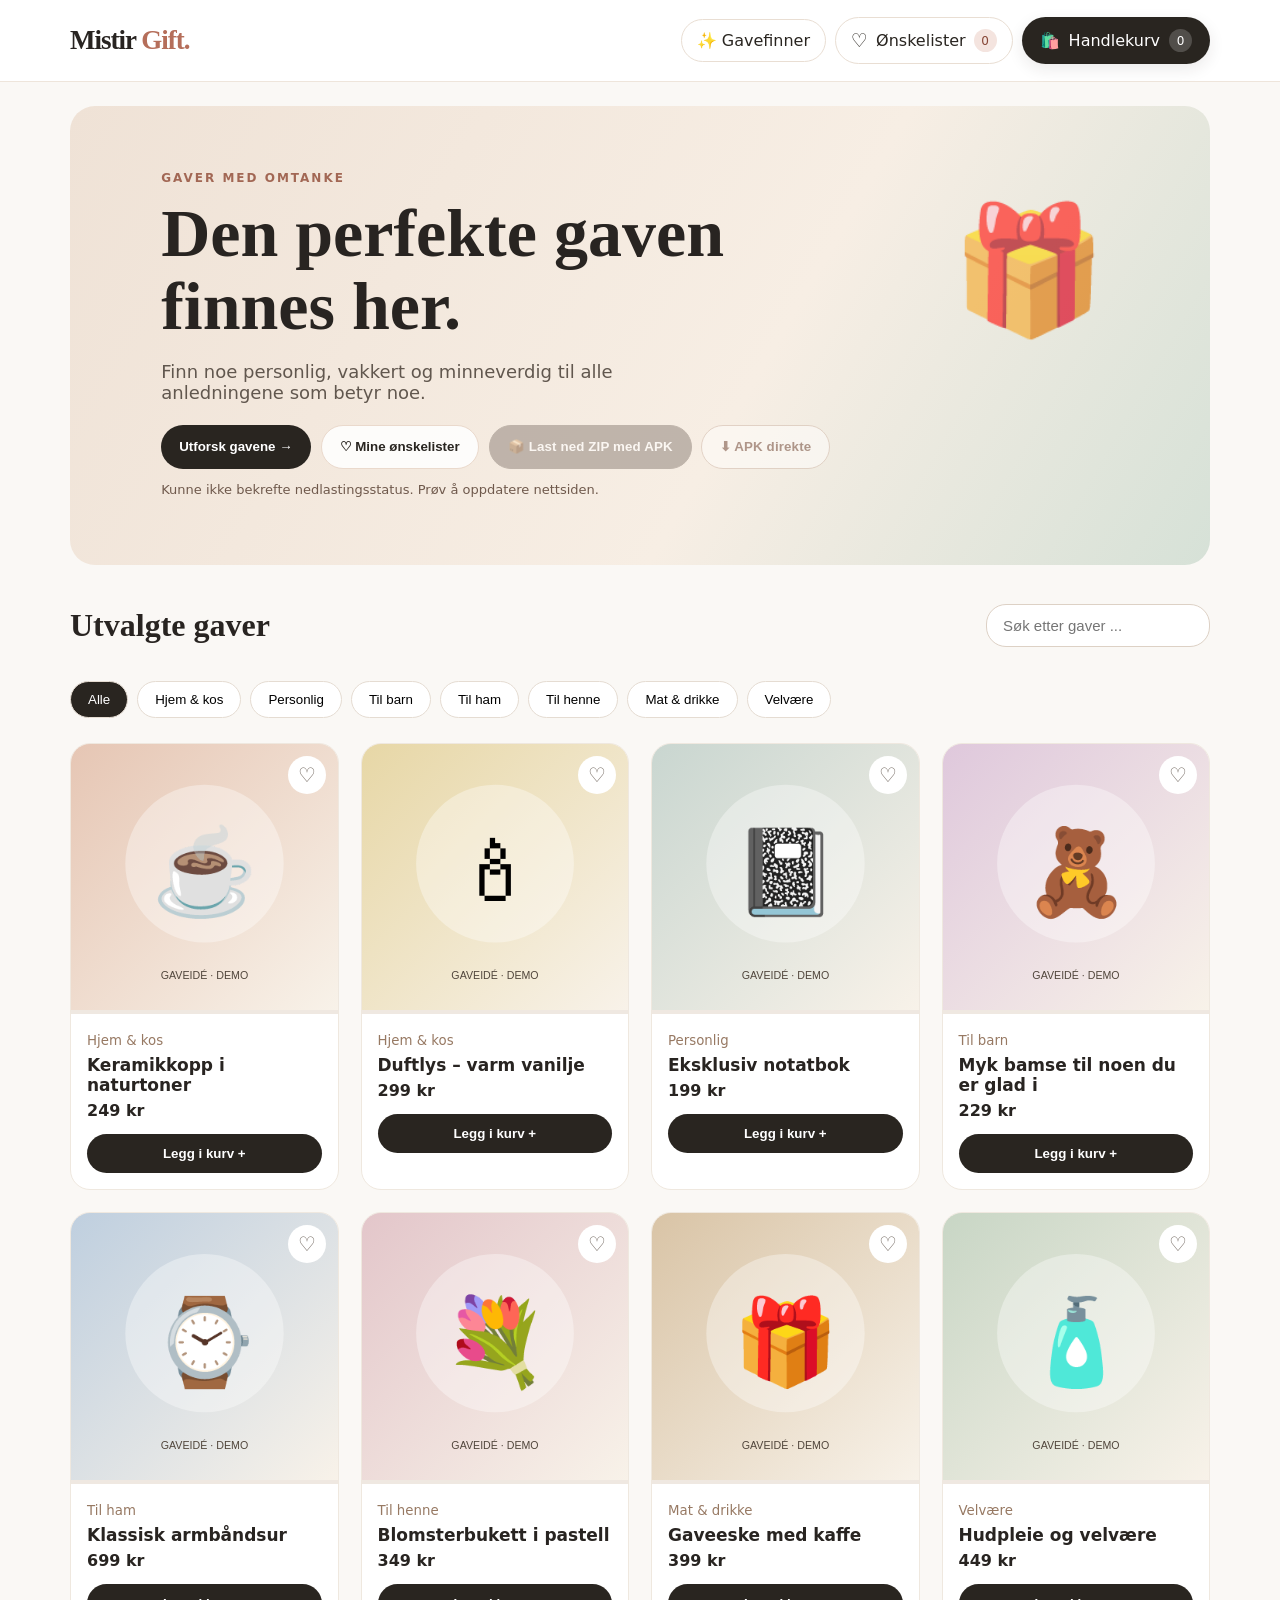
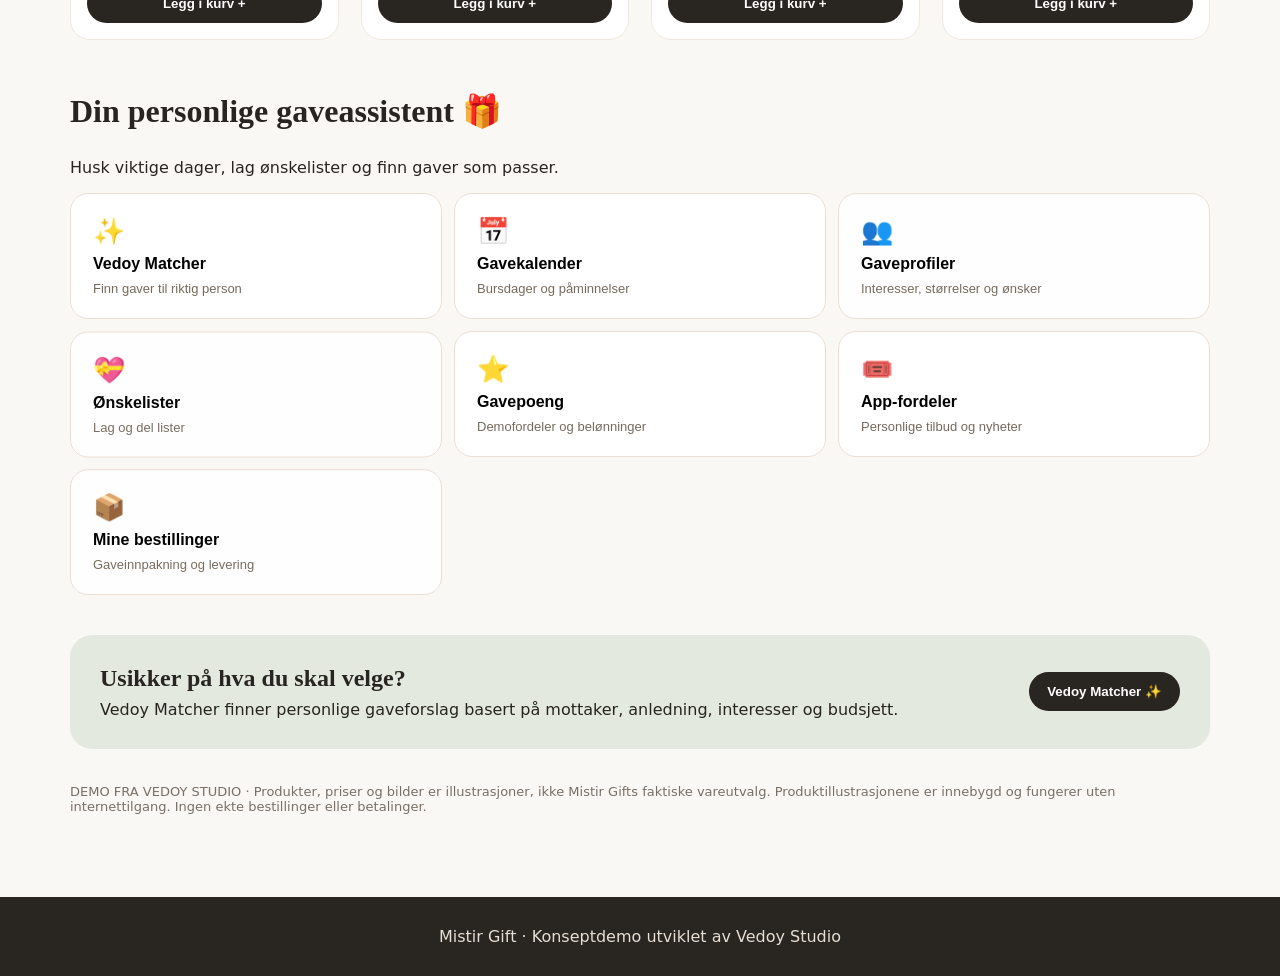
==== commit cccfa7aa: "Add Anime.js v4 motion and installable APK+ZIP download workflow" ====
--- a/index.html
+++ b/index.html
@@ -1,6 +1,9 @@
 <!doctype html><html lang="no"><head><meta charset="utf-8"><meta name="viewport" content="width=device-width,initial-scale=1"><title>Mistir Gift – Demo</title><style>
 :root{font-family:Inter,system-ui,-apple-system,sans-serif;color:#282421;background:#faf8f5}*{box-sizing:border-box}body{margin:0}header{background:#fff;position:sticky;top:0;z-index:4;border-bottom:1px solid #eee5db}.top{max-width:1180px;margin:auto;display:flex;align-items:center;justify-content:space-between;padding:17px 20px;gap:14px}.brand{font-family:Georgia,serif;font-size:27px;font-weight:bold;letter-spacing:-1px}.brand span{color:#b56e5a}.btn{border:0;background:#292520;color:#fff;padding:12px 18px;border-radius:25px;cursor:pointer;font-weight:600}.outline{background:#fff;color:#292520;border:1px solid #d8cfc5}main{max-width:1180px;margin:auto;padding:24px 20px 70px}.hero{border-radius:25px;background:linear-gradient(120deg,#efe2d6,#f7eee4 60%,#d6e1d7);padding:65px 8%;margin-bottom:30px;position:relative;overflow:hidden}.hero h1{font-family:Georgia,serif;font-size:clamp(37px,6vw,68px);line-height:1.07;max-width:620px;margin:12px 0}.hero p{max-width:500px;color:#61574e;font-size:18px}.eyebrow{color:#a26754;font-weight:800;letter-spacing:2px;font-size:12px}.hero .deco{position:absolute;right:9%;top:20%;font-size:125px;transform:rotate(-13deg);opacity:.7}.filters{display:flex;gap:9px;flex-wrap:wrap;margin:25px 0}.chip{background:#fff;border:1px solid #e5dcd2;padding:10px 17px;border-radius:24px;cursor:pointer}.chip.active{background:#292520;color:#fff}.heading{display:flex;align-items:center;justify-content:space-between;gap:20px}.heading h2{font-family:Georgia,serif;font-size:32px;margin:12px 0}.search{padding:12px 16px;border:1px solid #ddd1c5;border-radius:20px;background:#fff;min-width:200px;max-width:100%;font-size:15px}.grid{display:grid;grid-template-columns:repeat(4,minmax(0,1fr));gap:22px}.product{background:#fff;border:1px solid #efe8df;border-radius:20px;overflow:hidden}.photo{aspect-ratio:1/1;background:#efe8e1;position:relative}.photo img{width:100%;height:100%;object-fit:cover}.heart{position:absolute;right:12px;top:12px;border:0;border-radius:50%;width:38px;height:38px;background:#fff;cursor:pointer;font-size:20px}.info{padding:16px}.info small{color:#977963}.info h3{margin:6px 0;font-size:17px}.price{font-weight:800}.product .btn{width:100%;margin-top:14px}.banner{background:#e3e9df;border-radius:22px;padding:30px;margin:35px 0;display:flex;justify-content:space-between;align-items:center;gap:18px}.banner h2{font-family:Georgia,serif;margin:0 0 8px}.modalback{position:fixed;inset:0;background:#1c1a18a8;z-index:10;display:none;align-items:center;justify-content:center;padding:20px}.modal{background:#fff;border-radius:22px;padding:25px;width:min(470px,100%);max-height:90vh;overflow:auto}.modal h2{font-family:Georgia,serif}.modal label{display:block;margin:16px 0 7px;font-weight:600}.modal select,.modal input{width:100%;padding:12px;border:1px solid #ded3c8;border-radius:12px}.close{float:right;background:none;border:0;font-size:24px;cursor:pointer}.basket{display:grid;gap:12px}.basketitem{display:flex;justify-content:space-between;border-bottom:1px solid #eee;padding:10px 0}.note{color:#786f65;font-size:13px}.toast{position:fixed;bottom:20px;left:50%;transform:translateX(-50%);background:#292520;color:#fff;padding:13px 23px;border-radius:22px;display:none;z-index:12}footer{background:#292520;color:#e6ded4;padding:30px;text-align:center}@media(max-width:850px){.grid{grid-template-columns:repeat(2,minmax(0,1fr))}.hero .deco{opacity:.16}.hero{padding:50px 30px}}@media(max-width:460px){.grid{gap:12px}.info{padding:12px}.info h3{font-size:15px}.heading{display:block}.search{width:100%}.brand{font-size:22px}.top{padding:13px}.top .btn{padding:9px 12px;font-size:12px}.banner{display:block}}
-</style><style>.extras{margin:40px 0}.feature-grid{display:grid;grid-template-columns:repeat(3,minmax(0,1fr));gap:12px}.feature{background:white;border:1px solid #eaded3;border-radius:18px;text-align:left;padding:22px;cursor:pointer;font-size:26px;display:flex;flex-direction:column;gap:8px}.feature strong{font-size:16px}.feature small{font-size:13px;color:#766a5d}.formline{display:grid;gap:8px;margin:12px 0}.formline input,.formline select,.formline textarea{padding:12px;border:1px solid #ddd;border-radius:12px;width:100%}.muted{color:#766a5d}.itemrow{border-bottom:1px solid #eee;padding:12px 0}.itemrow button{margin:5px}.feature:hover{border-color:#b56e5a}@media(max-width:700px){.feature-grid{grid-template-columns:repeat(2,minmax(0,1fr))}}@media(max-width:400px){.feature-grid{grid-template-columns:1fr}}</style><style>html{scroll-behavior:smooth}button{transition:transform .2s,box-shadow .2s}button:hover{transform:translateY(-2px)}button:active{transform:scale(.97)}button:focus-visible,input:focus-visible{outline:3px solid #b56e5a;outline-offset:3px}.hero{animation:rise .65s both}.product,.feature{animation:rise .55s both;transition:transform .25s,box-shadow .25s}.product:hover,.feature:hover{transform:translateY(-5px);box-shadow:0 12px 30px #45342622}.modal{animation:pop .2s both}.photo img{transition:transform .35s}.product:hover .photo img{transform:scale(1.05)}.wish-actions{display:flex;gap:8px;flex-wrap:wrap;margin:12px 0}.wish-actions button{padding:8px 12px}.wish-card{border:1px solid #eaded3;border-radius:15px;padding:14px;margin:12px 0}.wish-check{display:flex;align-items:center;gap:9px;padding:9px 0}.wish-check input{width:18px;height:18px}@keyframes rise{from{opacity:0;transform:translateY(15px)}to{opacity:1;transform:translateY(0)}}@keyframes pop{from{opacity:0;transform:scale(.96)}to{opacity:1;transform:scale(1)}}@media(prefers-reduced-motion:reduce){*,*:before,*:after{animation-duration:.01ms!important;transition-duration:.01ms!important;scroll-behavior:auto!important}}</style><link rel="stylesheet" href="/mistir-ui.css"></head><body><header><div class="top"><div class="brand">Mistir <span>Gift.</span></div><nav class="quicknav" aria-label="Hovedmeny"><button class="navlink finder-link" onclick="giftFinder()">✨ Gavefinner</button><button class="navlink wishlist-link" id="wishlistTrigger" onclick="listsUI()" aria-label="Åpne ønskelister"><span class="nav-icon" aria-hidden="true">♡</span><span class="nav-label">Ønskelister</span><span class="nav-count" id="wishCount">0</span></button><button class="btn navcart" id="cartTrigger" onclick="showCart()" aria-label="Åpne handlekurv"><span class="cart-icon" aria-hidden="true">🛍️</span><span class="cart-label">Handlekurv</span><span class="nav-count" id="count">0</span></button></nav></div></header><main><section class="hero"><div class="eyebrow">GAVER MED OMTANKE</div><h1>Den perfekte gaven finnes her.</h1><p>Finn noe personlig, vakkert og minneverdig til alle anledningene som betyr noe.</p><div class="hero-actions"><button class="btn" onclick="document.getElementById('catalog').scrollIntoView({behavior:'smooth'})">Utforsk gavene →</button><button class="btn outline" onclick="listsUI()">♡ Mine ønskelister</button><button class="btn app-download-cta" id="apkDownloadCta" type="button" disabled aria-describedby="apkDownloadNote">⬇ Last ned Android-app</button></div><p class="app-download-note" id="apkDownloadNote" aria-live="polite">Android-testversjon fra Vedoy Studio · ingen ekte betalinger.</p><span class="deco">🎁</span></section><section class="heading" id="catalog"><h2>Utvalgte gaver</h2><input id="search" class="search" placeholder="Søk etter gaver ..." oninput="render()"></section><div class="filters" id="filters"></div><section class="grid" id="products"></section><section class="extras" id="gift-tools"><div class="heading"><h2>Din personlige gaveassistent 🎁</h2></div><p>Husk viktige dager, lag ønskelister og finn gaver som passer.</p><div class="feature-grid"><button class="feature" onclick="giftFinder()">✨ <strong>Vedoy Matcher</strong><small>Finn gaver til riktig person</small></button><button class="feature" onclick="calendarUI()">📅 <strong>Gavekalender</strong><small>Bursdager og påminnelser</small></button><button class="feature" onclick="profilesUI()">👥 <strong>Gaveprofiler</strong><small>Interesser, størrelser og ønsker</small></button><button class="feature" onclick="listsUI()">💝 <strong>Ønskelister</strong><small>Lag og del lister</small></button><button class="feature" onclick="rewardsUI()">⭐ <strong>Gavepoeng</strong><small>Demofordeler og belønninger</small></button><button class="feature" onclick="offersUI()">🎟️ <strong>App-fordeler</strong><small>Personlige tilbud og nyheter</small></button><button class="feature" onclick="ordersUI()">📦 <strong>Mine bestillinger</strong><small>Gaveinnpakning og levering</small></button></div></section><section class="banner"><div><h2>Usikker på hva du skal velge?</h2><div>Vedoy Matcher finner personlige gaveforslag basert på mottaker, anledning, interesser og budsjett.</div></div><button class="btn" onclick="giftFinder()">Vedoy Matcher ✨</button></section><p class="note">DEMO FRA VEDOY STUDIO · Produkter, priser og bilder er illustrasjoner, ikke Mistir Gifts faktiske vareutvalg. Produktillustrasjonene er innebygd og fungerer uten internettilgang. Ingen ekte bestillinger eller betalinger.</p></main><footer>Mistir Gift · Konseptdemo utviklet av Vedoy Studio</footer><nav class="mobile-dock" aria-label="Hurtigmeny"><button onclick="document.getElementById('catalog').scrollIntoView({behavior:'smooth'})"><span class="dock-icon" aria-hidden="true">⌕</span>Produkter</button><button onclick="listsUI()"><span class="dock-icon" aria-hidden="true">♡</span>Ønskelister<span class="dock-count" id="mobileWishCount">0</span></button><button id="mobileCartTrigger" onclick="showCart()"><span class="dock-icon" aria-hidden="true">🛍️</span>Handlekurv<span class="dock-count" id="mobileCartCount">0</span></button></nav><div class="modalback" id="overlay" onclick="if(event.target===this)hide()"><div class="modal"><button class="close" onclick="hide()">×</button><div id="modalbody"></div></div></div><div class="toast" id="toast"></div><script>
+</style><style>.extras{margin:40px 0}.feature-grid{display:grid;grid-template-columns:repeat(3,minmax(0,1fr));gap:12px}.feature{background:white;border:1px solid #eaded3;border-radius:18px;text-align:left;padding:22px;cursor:pointer;font-size:26px;display:flex;flex-direction:column;gap:8px}.feature strong{font-size:16px}.feature small{font-size:13px;color:#766a5d}.formline{display:grid;gap:8px;margin:12px 0}.formline input,.formline select,.formline textarea{padding:12px;border:1px solid #ddd;border-radius:12px;width:100%}.muted{color:#766a5d}.itemrow{border-bottom:1px solid #eee;padding:12px 0}.itemrow button{margin:5px}.feature:hover{border-color:#b56e5a}@media(max-width:700px){.feature-grid{grid-template-columns:repeat(2,minmax(0,1fr))}}@media(max-width:400px){.feature-grid{grid-template-columns:1fr}}</style><style>html{scroll-behavior:smooth}button{transition:transform .2s,box-shadow .2s}button:hover{transform:translateY(-2px)}button:active{transform:scale(.97)}button:focus-visible,input:focus-visible{outline:3px solid #b56e5a;outline-offset:3px}.hero{animation:rise .65s both}.product,.feature{animation:rise .55s both;transition:transform .25s,box-shadow .25s}.product:hover,.feature:hover{transform:translateY(-5px);box-shadow:0 12px 30px #45342622}.modal{animation:pop .2s both}.photo img{transition:transform .35s}.product:hover .photo img{transform:scale(1.05)}.wish-actions{display:flex;gap:8px;flex-wrap:wrap;margin:12px 0}.wish-actions button{padding:8px 12px}.wish-card{border:1px solid #eaded3;border-radius:15px;padding:14px;margin:12px 0}.wish-check{display:flex;align-items:center;gap:9px;padding:9px 0}.wish-check input{width:18px;height:18px}@keyframes rise{from{opacity:0;transform:translateY(15px)}to{opacity:1;transform:translateY(0)}}@keyframes pop{from{opacity:0;transform:scale(.96)}to{opacity:1;transform:scale(1)}}@media(prefers-reduced-motion:reduce){*,*:before,*:after{animation-duration:.01ms!important;transition-duration:.01ms!important;scroll-behavior:auto!important}}</style><link rel="stylesheet" href="/mistir-ui.css"></head><body><header><div class="top"><div class="brand">Mistir <span>Gift.</span></div><nav class="quicknav" aria-label="Hovedmeny"><button class="navlink finder-link" onclick="giftFinder()">✨ Gavefinner</button><button class="navlink wishlist-link" id="wishlistTrigger" onclick="listsUI()" aria-label="Åpne ønskelister"><span class="nav-icon" aria-hidden="true">♡</span><span class="nav-label">Ønskelister</span><span class="nav-count" id="wishCount">0</span></button><button class="btn navcart" id="cartTrigger" onclick="showCart()" aria-label="Åpne handlekurv"><span class="cart-icon" aria-hidden="true">🛍️</span><span class="cart-label">Handlekurv</span><span class="nav-count" id="count">0</span></button></nav></div></header><main><section class="hero"><div class="eyebrow">GAVER MED OMTANKE</div><h1>Den perfekte gaven finnes her.</h1><p>Finn noe personlig, vakkert og minneverdig til alle anledningene som betyr noe.</p><div class="hero-actions"><button class="btn" onclick="document.getElementById('catalog').scrollIntoView({behavior:'smooth'})">Utforsk gavene →</button><button class="btn outline" onclick="listsUI()">♡ Mine ønskelister</button><div class="app-download-options" role="group" aria-label="Android-nedlasting">
+<button class="btn app-download-cta" id="zipDownloadCta" type="button" disabled aria-describedby="apkDownloadNote">📦 Last ned ZIP med APK</button>
+<button class="btn app-download-cta outline" id="apkDownloadCta" type="button" disabled aria-describedby="apkDownloadNote">⬇ APK direkte</button>
+</div></div><p class="app-download-note" id="apkDownloadNote" aria-live="polite">Sjekker om ZIP og APK er klare til nedlasting …</p><span class="deco">🎁</span></section><section class="heading" id="catalog"><h2>Utvalgte gaver</h2><input id="search" class="search" placeholder="Søk etter gaver ..." oninput="render()"></section><div class="filters" id="filters"></div><section class="grid" id="products"></section><section class="extras" id="gift-tools"><div class="heading"><h2>Din personlige gaveassistent 🎁</h2></div><p>Husk viktige dager, lag ønskelister og finn gaver som passer.</p><div class="feature-grid"><button class="feature" onclick="giftFinder()">✨ <strong>Vedoy Matcher</strong><small>Finn gaver til riktig person</small></button><button class="feature" onclick="calendarUI()">📅 <strong>Gavekalender</strong><small>Bursdager og påminnelser</small></button><button class="feature" onclick="profilesUI()">👥 <strong>Gaveprofiler</strong><small>Interesser, størrelser og ønsker</small></button><button class="feature" onclick="listsUI()">💝 <strong>Ønskelister</strong><small>Lag og del lister</small></button><button class="feature" onclick="rewardsUI()">⭐ <strong>Gavepoeng</strong><small>Demofordeler og belønninger</small></button><button class="feature" onclick="offersUI()">🎟️ <strong>App-fordeler</strong><small>Personlige tilbud og nyheter</small></button><button class="feature" onclick="ordersUI()">📦 <strong>Mine bestillinger</strong><small>Gaveinnpakning og levering</small></button></div></section><section class="banner"><div><h2>Usikker på hva du skal velge?</h2><div>Vedoy Matcher finner personlige gaveforslag basert på mottaker, anledning, interesser og budsjett.</div></div><button class="btn" onclick="giftFinder()">Vedoy Matcher ✨</button></section><p class="note">DEMO FRA VEDOY STUDIO · Produkter, priser og bilder er illustrasjoner, ikke Mistir Gifts faktiske vareutvalg. Produktillustrasjonene er innebygd og fungerer uten internettilgang. Ingen ekte bestillinger eller betalinger.</p></main><footer>Mistir Gift · Konseptdemo utviklet av Vedoy Studio</footer><nav class="mobile-dock" aria-label="Hurtigmeny"><button onclick="document.getElementById('catalog').scrollIntoView({behavior:'smooth'})"><span class="dock-icon" aria-hidden="true">⌕</span>Produkter</button><button onclick="listsUI()"><span class="dock-icon" aria-hidden="true">♡</span>Ønskelister<span class="dock-count" id="mobileWishCount">0</span></button><button id="mobileCartTrigger" onclick="showCart()"><span class="dock-icon" aria-hidden="true">🛍️</span>Handlekurv<span class="dock-count" id="mobileCartCount">0</span></button></nav><div class="modalback" id="overlay" onclick="if(event.target===this)hide()"><div class="modal"><button class="close" onclick="hide()">×</button><div id="modalbody"></div></div></div><div class="toast" id="toast"></div><script>
 const products=[
 {id:1,name:'Keramikkopp i naturtoner',category:'Hjem & kos',price:249,image:'https://images.unsplash.com/photo-1514228742587-6b1558fcca3d?w=700&q=80'},
 {id:2,name:'Duftlys – varm vanilje',category:'Hjem & kos',price:299,image:'https://images.unsplash.com/photo-1603006905003-be475563bc59?w=700&q=80'},
@@ -50,26 +53,4 @@
 function copyWishList(i){let l=giftState.lists[i];if(!l)return;giftState.lists.push({name:l.name+' (kopi)',ids:[...l.ids]});persistGift();listsUI();toast('Listen er kopiert')}
 function deleteWishList(i){let l=giftState.lists[i];if(!l)return;if(!confirm('Slette ønskelisten '+l.name+'?'))return;giftState.lists.splice(i,1);persistGift();listsUI();toast('Listen er slettet')}
 </script>
-<script>
-(function(){
-  var button=document.getElementById('apkDownloadCta');
-  var note=document.getElementById('apkDownloadNote');
-  if(!button||!note)return;
-  button.disabled=true;
-  button.addEventListener('click',function(){
-    if(!button.disabled)window.location.assign('/api/apk-download');
-  });
-  fetch('/api/apk-download?status=1',{cache:'no-store'})
-    .then(function(response){if(!response.ok)throw Error('status');return response.json();})
-    .then(function(data){
-      button.disabled=!data.available;
-      note.textContent=data.available
-        ? 'APK-en er tilgjengelig. Trykk for å laste ned direkte fra denne nettsiden.'
-        : 'APK-filen er ikke ferdig publisert. Nedlastingsknappen aktiveres automatisk når filen er klar.';
-    })
-    .catch(function(){
-      button.disabled=true;
-      note.textContent='Kunne ikke kontrollere APK-status. Prøv igjen senere.';
-    });
-})();
-</script><script src="/mistir-ui.js"></script></body></html>+<script src="/mistir-download.js" defer></script><script type="module" src="/mistir-motion.js"></script><script src="/mistir-ui.js"></script></body></html>
--- a/mistir-ui.css
+++ b/mistir-ui.css
@@ -97,3 +97,21 @@
 /* Safe same-origin APK download: never send visitors to a GitHub page. */
 .app-download-cta:disabled,.hero .app-download-cta:disabled{opacity:.6;cursor:not-allowed;box-shadow:none;background:#98897d;border-color:#98897d;transform:none}
 .app-download-cta:not(:disabled){cursor:pointer}
+
+/* Refined storefront motion and Android downloads */
+.app-download-options{display:inline-flex;flex-wrap:wrap;gap:9px;align-items:center}
+.hero .app-download-options .btn{white-space:nowrap;letter-spacing:0.01em}
+.hero .app-download-cta.outline{background:#fffdfb;color:#81503d;border-color:#d7bba9;box-shadow:0 3px 13px #69432e16}
+.hero .app-download-cta.outline:not(:disabled):hover{background:#f8eae0;color:#74432f}
+.app-download-cta:disabled,.hero .app-download-cta:disabled,.hero .app-download-cta.outline:disabled{opacity:.56;cursor:not-allowed;box-shadow:none;transform:none;filter:grayscale(.2)}
+.app-download-options[hidden]{display:none!important}
+.anime-motion-enabled .hero,.anime-motion-enabled .product,.anime-motion-enabled .feature,.anime-motion-enabled .modal{animation:none!important}
+.anime-motion-enabled .product:not([data-motion-seen]),.anime-motion-enabled .feature:not([data-motion-seen]){opacity:0}
+.anime-motion-enabled .product[data-motion-seen],.anime-motion-enabled .feature[data-motion-seen]{will-change:auto}
+@media(max-width:590px){
+ .app-download-options{width:100%;display:grid;grid-template-columns:1fr}
+ .hero .app-download-options .btn{width:100%;min-height:46px}
+}
+@media(prefers-reduced-motion:reduce){
+ .anime-motion-enabled .product:not([data-motion-seen]),.anime-motion-enabled .feature:not([data-motion-seen]){opacity:1}
+}
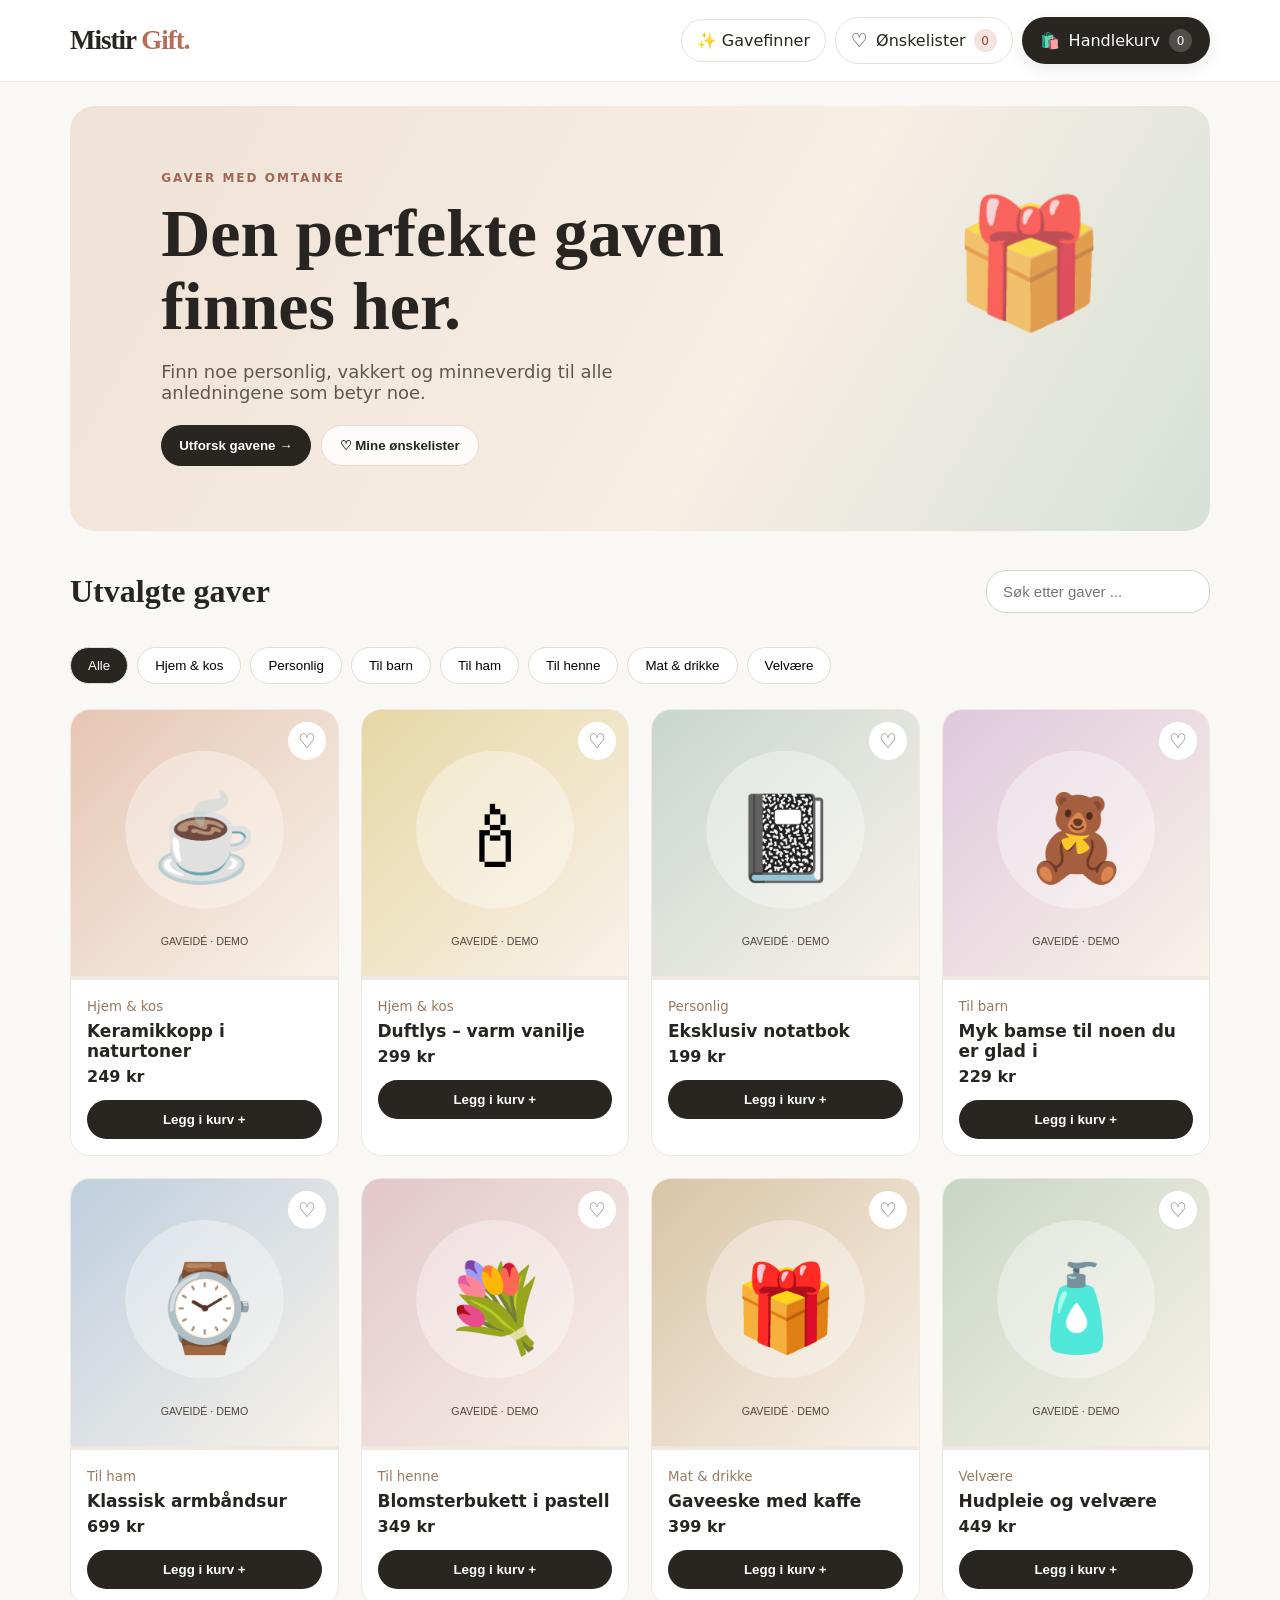
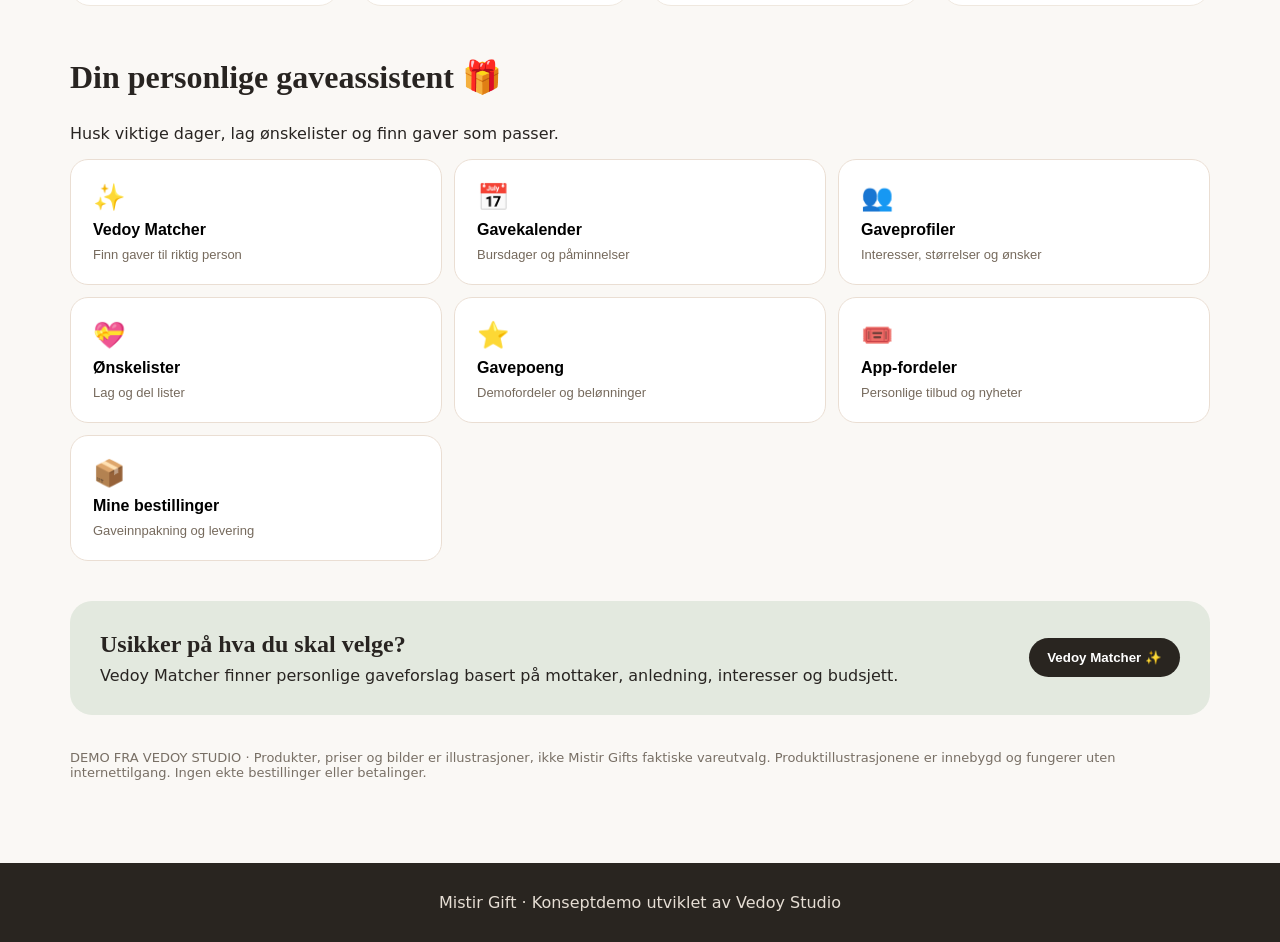
==== commit 48b750c9: "Build dedicated swipeable wishlist page using Vedoy CSS and preserve saved lists" ====
--- a/index.html
+++ b/index.html
@@ -1,19 +1,7 @@
 <!doctype html><html lang="no"><head><meta charset="utf-8"><meta name="viewport" content="width=device-width,initial-scale=1"><title>Mistir Gift – Demo</title><style>
 :root{font-family:Inter,system-ui,-apple-system,sans-serif;color:#282421;background:#faf8f5}*{box-sizing:border-box}body{margin:0}header{background:#fff;position:sticky;top:0;z-index:4;border-bottom:1px solid #eee5db}.top{max-width:1180px;margin:auto;display:flex;align-items:center;justify-content:space-between;padding:17px 20px;gap:14px}.brand{font-family:Georgia,serif;font-size:27px;font-weight:bold;letter-spacing:-1px}.brand span{color:#b56e5a}.btn{border:0;background:#292520;color:#fff;padding:12px 18px;border-radius:25px;cursor:pointer;font-weight:600}.outline{background:#fff;color:#292520;border:1px solid #d8cfc5}main{max-width:1180px;margin:auto;padding:24px 20px 70px}.hero{border-radius:25px;background:linear-gradient(120deg,#efe2d6,#f7eee4 60%,#d6e1d7);padding:65px 8%;margin-bottom:30px;position:relative;overflow:hidden}.hero h1{font-family:Georgia,serif;font-size:clamp(37px,6vw,68px);line-height:1.07;max-width:620px;margin:12px 0}.hero p{max-width:500px;color:#61574e;font-size:18px}.eyebrow{color:#a26754;font-weight:800;letter-spacing:2px;font-size:12px}.hero .deco{position:absolute;right:9%;top:20%;font-size:125px;transform:rotate(-13deg);opacity:.7}.filters{display:flex;gap:9px;flex-wrap:wrap;margin:25px 0}.chip{background:#fff;border:1px solid #e5dcd2;padding:10px 17px;border-radius:24px;cursor:pointer}.chip.active{background:#292520;color:#fff}.heading{display:flex;align-items:center;justify-content:space-between;gap:20px}.heading h2{font-family:Georgia,serif;font-size:32px;margin:12px 0}.search{padding:12px 16px;border:1px solid #ddd1c5;border-radius:20px;background:#fff;min-width:200px;max-width:100%;font-size:15px}.grid{display:grid;grid-template-columns:repeat(4,minmax(0,1fr));gap:22px}.product{background:#fff;border:1px solid #efe8df;border-radius:20px;overflow:hidden}.photo{aspect-ratio:1/1;background:#efe8e1;position:relative}.photo img{width:100%;height:100%;object-fit:cover}.heart{position:absolute;right:12px;top:12px;border:0;border-radius:50%;width:38px;height:38px;background:#fff;cursor:pointer;font-size:20px}.info{padding:16px}.info small{color:#977963}.info h3{margin:6px 0;font-size:17px}.price{font-weight:800}.product .btn{width:100%;margin-top:14px}.banner{background:#e3e9df;border-radius:22px;padding:30px;margin:35px 0;display:flex;justify-content:space-between;align-items:center;gap:18px}.banner h2{font-family:Georgia,serif;margin:0 0 8px}.modalback{position:fixed;inset:0;background:#1c1a18a8;z-index:10;display:none;align-items:center;justify-content:center;padding:20px}.modal{background:#fff;border-radius:22px;padding:25px;width:min(470px,100%);max-height:90vh;overflow:auto}.modal h2{font-family:Georgia,serif}.modal label{display:block;margin:16px 0 7px;font-weight:600}.modal select,.modal input{width:100%;padding:12px;border:1px solid #ded3c8;border-radius:12px}.close{float:right;background:none;border:0;font-size:24px;cursor:pointer}.basket{display:grid;gap:12px}.basketitem{display:flex;justify-content:space-between;border-bottom:1px solid #eee;padding:10px 0}.note{color:#786f65;font-size:13px}.toast{position:fixed;bottom:20px;left:50%;transform:translateX(-50%);background:#292520;color:#fff;padding:13px 23px;border-radius:22px;display:none;z-index:12}footer{background:#292520;color:#e6ded4;padding:30px;text-align:center}@media(max-width:850px){.grid{grid-template-columns:repeat(2,minmax(0,1fr))}.hero .deco{opacity:.16}.hero{padding:50px 30px}}@media(max-width:460px){.grid{gap:12px}.info{padding:12px}.info h3{font-size:15px}.heading{display:block}.search{width:100%}.brand{font-size:22px}.top{padding:13px}.top .btn{padding:9px 12px;font-size:12px}.banner{display:block}}
-</style><style>.extras{margin:40px 0}.feature-grid{display:grid;grid-template-columns:repeat(3,minmax(0,1fr));gap:12px}.feature{background:white;border:1px solid #eaded3;border-radius:18px;text-align:left;padding:22px;cursor:pointer;font-size:26px;display:flex;flex-direction:column;gap:8px}.feature strong{font-size:16px}.feature small{font-size:13px;color:#766a5d}.formline{display:grid;gap:8px;margin:12px 0}.formline input,.formline select,.formline textarea{padding:12px;border:1px solid #ddd;border-radius:12px;width:100%}.muted{color:#766a5d}.itemrow{border-bottom:1px solid #eee;padding:12px 0}.itemrow button{margin:5px}.feature:hover{border-color:#b56e5a}@media(max-width:700px){.feature-grid{grid-template-columns:repeat(2,minmax(0,1fr))}}@media(max-width:400px){.feature-grid{grid-template-columns:1fr}}</style><style>html{scroll-behavior:smooth}button{transition:transform .2s,box-shadow .2s}button:hover{transform:translateY(-2px)}button:active{transform:scale(.97)}button:focus-visible,input:focus-visible{outline:3px solid #b56e5a;outline-offset:3px}.hero{animation:rise .65s both}.product,.feature{animation:rise .55s both;transition:transform .25s,box-shadow .25s}.product:hover,.feature:hover{transform:translateY(-5px);box-shadow:0 12px 30px #45342622}.modal{animation:pop .2s both}.photo img{transition:transform .35s}.product:hover .photo img{transform:scale(1.05)}.wish-actions{display:flex;gap:8px;flex-wrap:wrap;margin:12px 0}.wish-actions button{padding:8px 12px}.wish-card{border:1px solid #eaded3;border-radius:15px;padding:14px;margin:12px 0}.wish-check{display:flex;align-items:center;gap:9px;padding:9px 0}.wish-check input{width:18px;height:18px}@keyframes rise{from{opacity:0;transform:translateY(15px)}to{opacity:1;transform:translateY(0)}}@keyframes pop{from{opacity:0;transform:scale(.96)}to{opacity:1;transform:scale(1)}}@media(prefers-reduced-motion:reduce){*,*:before,*:after{animation-duration:.01ms!important;transition-duration:.01ms!important;scroll-behavior:auto!important}}</style><link rel="stylesheet" href="/mistir-ui.css"></head><body><header><div class="top"><div class="brand">Mistir <span>Gift.</span></div><nav class="quicknav" aria-label="Hovedmeny"><button class="navlink finder-link" onclick="giftFinder()">✨ Gavefinner</button><button class="navlink wishlist-link" id="wishlistTrigger" onclick="listsUI()" aria-label="Åpne ønskelister"><span class="nav-icon" aria-hidden="true">♡</span><span class="nav-label">Ønskelister</span><span class="nav-count" id="wishCount">0</span></button><button class="btn navcart" id="cartTrigger" onclick="showCart()" aria-label="Åpne handlekurv"><span class="cart-icon" aria-hidden="true">🛍️</span><span class="cart-label">Handlekurv</span><span class="nav-count" id="count">0</span></button></nav></div></header><main><section class="hero"><div class="eyebrow">GAVER MED OMTANKE</div><h1>Den perfekte gaven finnes her.</h1><p>Finn noe personlig, vakkert og minneverdig til alle anledningene som betyr noe.</p><div class="hero-actions"><button class="btn" onclick="document.getElementById('catalog').scrollIntoView({behavior:'smooth'})">Utforsk gavene →</button><button class="btn outline" onclick="listsUI()">♡ Mine ønskelister</button><div class="app-download-options" role="group" aria-label="Android-nedlasting">
-<button class="btn app-download-cta" id="zipDownloadCta" type="button" disabled aria-describedby="apkDownloadNote">📦 Last ned ZIP med APK</button>
-<button class="btn app-download-cta outline" id="apkDownloadCta" type="button" disabled aria-describedby="apkDownloadNote">⬇ APK direkte</button>
-</div></div><p class="app-download-note" id="apkDownloadNote" aria-live="polite">Sjekker om ZIP og APK er klare til nedlasting …</p><span class="deco">🎁</span></section><section class="heading" id="catalog"><h2>Utvalgte gaver</h2><input id="search" class="search" placeholder="Søk etter gaver ..." oninput="render()"></section><div class="filters" id="filters"></div><section class="grid" id="products"></section><section class="extras" id="gift-tools"><div class="heading"><h2>Din personlige gaveassistent 🎁</h2></div><p>Husk viktige dager, lag ønskelister og finn gaver som passer.</p><div class="feature-grid"><button class="feature" onclick="giftFinder()">✨ <strong>Vedoy Matcher</strong><small>Finn gaver til riktig person</small></button><button class="feature" onclick="calendarUI()">📅 <strong>Gavekalender</strong><small>Bursdager og påminnelser</small></button><button class="feature" onclick="profilesUI()">👥 <strong>Gaveprofiler</strong><small>Interesser, størrelser og ønsker</small></button><button class="feature" onclick="listsUI()">💝 <strong>Ønskelister</strong><small>Lag og del lister</small></button><button class="feature" onclick="rewardsUI()">⭐ <strong>Gavepoeng</strong><small>Demofordeler og belønninger</small></button><button class="feature" onclick="offersUI()">🎟️ <strong>App-fordeler</strong><small>Personlige tilbud og nyheter</small></button><button class="feature" onclick="ordersUI()">📦 <strong>Mine bestillinger</strong><small>Gaveinnpakning og levering</small></button></div></section><section class="banner"><div><h2>Usikker på hva du skal velge?</h2><div>Vedoy Matcher finner personlige gaveforslag basert på mottaker, anledning, interesser og budsjett.</div></div><button class="btn" onclick="giftFinder()">Vedoy Matcher ✨</button></section><p class="note">DEMO FRA VEDOY STUDIO · Produkter, priser og bilder er illustrasjoner, ikke Mistir Gifts faktiske vareutvalg. Produktillustrasjonene er innebygd og fungerer uten internettilgang. Ingen ekte bestillinger eller betalinger.</p></main><footer>Mistir Gift · Konseptdemo utviklet av Vedoy Studio</footer><nav class="mobile-dock" aria-label="Hurtigmeny"><button onclick="document.getElementById('catalog').scrollIntoView({behavior:'smooth'})"><span class="dock-icon" aria-hidden="true">⌕</span>Produkter</button><button onclick="listsUI()"><span class="dock-icon" aria-hidden="true">♡</span>Ønskelister<span class="dock-count" id="mobileWishCount">0</span></button><button id="mobileCartTrigger" onclick="showCart()"><span class="dock-icon" aria-hidden="true">🛍️</span>Handlekurv<span class="dock-count" id="mobileCartCount">0</span></button></nav><div class="modalback" id="overlay" onclick="if(event.target===this)hide()"><div class="modal"><button class="close" onclick="hide()">×</button><div id="modalbody"></div></div></div><div class="toast" id="toast"></div><script>
-const products=[
-{id:1,name:'Keramikkopp i naturtoner',category:'Hjem & kos',price:249,image:'https://images.unsplash.com/photo-1514228742587-6b1558fcca3d?w=700&q=80'},
-{id:2,name:'Duftlys – varm vanilje',category:'Hjem & kos',price:299,image:'https://images.unsplash.com/photo-1603006905003-be475563bc59?w=700&q=80'},
-{id:3,name:'Eksklusiv notatbok',category:'Personlig',price:199,image:'https://images.unsplash.com/photo-1531346878377-a5be20888e57?w=700&q=80'},
-{id:4,name:'Myk bamse til noen du er glad i',category:'Til barn',price:229,image:'https://images.unsplash.com/photo-1559454403-b8fb88521f11?w=700&q=80'},
-{id:5,name:'Klassisk armbåndsur',category:'Til ham',price:699,image:'https://images.unsplash.com/photo-1523275335684-37898b6baf30?w=700&q=80'},
-{id:6,name:'Blomsterbukett i pastell',category:'Til henne',price:349,image:'https://images.unsplash.com/photo-1490750967868-88aa4486c946?w=700&q=80'},
-{id:7,name:'Gaveeske med kaffe',category:'Mat & drikke',price:399,image:'https://images.unsplash.com/photo-1447933601403-0c6688de566e?w=700&q=80'},
-{id:8,name:'Hudpleie og velvære',category:'Velvære',price:449,image:'https://images.unsplash.com/photo-1608248543803-ba4f8c70ae0b?w=700&q=80'}
-];function productArt(p){let colors=['#e6c6b4','#e7d7a6','#c9d6d0','#dfc8dc','#bfcfdf','#e3c6ca','#d9c4a6','#c8d6c5'];let icons=['☕','🕯','📓','🧸','⌚','💐','🎁','🧴'];let n=(p.id-1)%8;let svg=`<svg xmlns="http://www.w3.org/2000/svg" viewBox="0 0 600 600"><defs><linearGradient id="g" x2="1" y2="1"><stop stop-color="${colors[n]}"/><stop offset="1" stop-color="#f8f2e9"/></linearGradient></defs><rect width="600" height="600" fill="url(#g)"/><circle cx="300" cy="270" r="178" fill="#ffffff" opacity=".35"/><text x="300" y="355" text-anchor="middle" font-size="190">${icons[n]}</text><text x="300" y="530" text-anchor="middle" font-size="24" font-family="sans-serif" fill="#51463c">GAVEIDÉ · DEMO</text></svg>`;return 'data:image/svg+xml;charset=UTF-8,'+encodeURIComponent(svg)}products.forEach(p=>p.image=productArt(p));let category='Alle',cart=[],wishlist=[];const kr=n=>n.toLocaleString('nb-NO')+' kr';function render(){document.getElementById('filters').innerHTML=['Alle',...new Set(products.map(x=>x.category))].map(c=>`<button class="chip ${category===c?'active':''}" onclick="category=${JSON.stringify(c).replace(/"/g,'&quot;')};render()">${c}</button>`).join('');let q=document.getElementById('search').value.toLowerCase();document.getElementById('products').innerHTML=products.filter(p=>(category==='Alle'||p.category===category)&&(p.name+' '+p.category).toLowerCase().includes(q)).map(p=>`<article class="product"><div class="photo"><img loading="lazy" src="${p.image}" alt="${p.name}" onerror="this.style.display='none';this.parentNode.style.background='#e8ded2'"><button class="heart" onclick="toggleWish(${p.id})">${wishlist.includes(p.id)?'♥':'♡'}</button></div><div class="info"><small>${p.category}</small><h3>${p.name}</h3><div class="price">${kr(p.price)}</div><button class="btn" onclick="add(${p.id})">Legg i kurv +</button></div></article>`).join('')||'<p>Ingen produkter funnet.</p>';document.getElementById('count').textContent=cart.length;document.getElementById('wishCount').textContent=wishlist.length}function toast(t){let x=document.getElementById('toast');x.textContent=t;x.style.display='block';setTimeout(()=>x.style.display='none',2200)}function add(id){cart.push(id);render();toast('Lagt i handlekurven!')}function toggleWish(id){wishlist=wishlist.includes(id)?wishlist.filter(x=>x!==id):[...wishlist,id];render();toast('Ønskeliste oppdatert')}function modal(s){document.getElementById('modalbody').innerHTML=s;document.getElementById('overlay').style.display='flex'}function hide(){document.getElementById('overlay').style.display='none'}function showCart(){let total=cart.reduce((s,id)=>s+products.find(p=>p.id===id).price,0);modal(`<h2>Din handlekurv 🛍️</h2>${cart.length?'<div class="basket">'+cart.map((id,i)=>{let p=products.find(p=>p.id===id);return `<div class="basketitem"><span>${p.name}</span><span>${kr(p.price)} <button onclick="cart.splice(${i},1);render();showCart()">×</button></span></div>`}).join('')+'</div><h3>Totalt: '+kr(total)+'</h3><p class="note">Demo: ingen betaling er koblet til.</p><button class="btn" onclick="toast(\'Bestilling er ikke aktiv i demoen\')">Til kassen (demo)</button>':'<p>Handlekurven er tom.</p>'}`)}function showWishlist(){modal(`<h2>Din ønskeliste ♡</h2>${wishlist.length?wishlist.map(id=>{let p=products.find(p=>p.id===id);return `<div class="basketitem">${p.name} <button class="btn" onclick="add(${id});showWishlist()">Legg til</button></div>`}).join(''):'<p>Ingen favoritter ennå.</p>'}`)}function giftFinder(){modal(`<div class="eyebrow">VEDOY MATCHER · GAVEFINNER</div><h2>Hvem vil du glede? ✨</h2><p>Fortell litt om personen, så matcher vi gavene i katalogen.</p><label>Mottaker</label><select id="recipient"><option value="venn">Venn</option><option value="partner">Partner</option><option value="familie">Familie</option><option value="barn">Barn</option><option value="kollega">Kollega</option></select><label>Anledning</label><select id="occasion"><option value="bursdag">Bursdag</option><option value="jul">Jul</option><option value="takk">Takk for hjelpen</option><option value="jubileum">Jubileum</option><option value="bare">Bare fordi</option></select><label>Hva liker personen?</label><select id="interest"><option value="kos">Hjemmekos</option><option value="personlig">Personlige ting</option><option value="mat">Mat og drikke</option><option value="velvare">Velvære</option><option value="lek">Lek og moro</option><option value="stil">Stil og tilbehør</option></select><label>Maksbudsjett</label><select id="budget"><option value="250">250 kr</option><option value="400">400 kr</option><option value="600" selected>600 kr</option><option value="1000">1 000 kr</option></select><button class="btn" style="margin-top:20px;width:100%" onclick="recommend()">Finn mine gavematcher →</button><p class="note">Eksempelalgoritme fra Vedoy Studio – ingen personopplysninger sendes eller lagres.</p>`)}function recommend(){let b=+document.getElementById('budget').value,r=document.getElementById('recipient').value,i=document.getElementById('interest').value,o=document.getElementById('occasion').value;let tags={kos:['Hjem & kos'],personlig:['Personlig'],mat:['Mat & drikke'],velvare:['Velvære'],lek:['Til barn'],stil:['Til ham','Til henne']};let ranked=products.filter(p=>p.price<=b).map(p=>({p,score:(tags[i].includes(p.category)?5:0)+(r==='barn'&&p.category==='Til barn'?5:0)+(r==='partner'&&['Til henne','Til ham','Velvære'].includes(p.category)?2:0)+(o==='takk'&&['Mat & drikke','Hjem & kos'].includes(p.category)?2:0)+(p.price>=b*.45?1:0)})).sort((a,b)=>b.score-a.score||a.p.price-b.p.price).slice(0,3);if(!ranked.length){modal('<h2>Ingen treff innen budsjettet</h2><button class="btn" onclick="giftFinder()">Prøv igjen</button>');return}modal(`<div class="eyebrow">VEDOY MATCHER</div><h2>Dine 3 gavematcher 🎁</h2><p>Forslagene er rangert etter interessene, anledningen og budsjettet ditt.</p>${ranked.map(({p},idx)=>`<div style="display:flex;align-items:center;gap:12px;border-bottom:1px solid #eee;padding:12px 0"><img src="${p.image}" alt="" style="width:90px;height:90px;object-fit:cover;border-radius:12px"><div><small>Match ${idx+1} · ${p.category}</small><h3 style="margin:5px 0">${p.name}</h3><b>${kr(p.price)}</b><div><button class="btn" style="padding:8px 12px;margin-top:8px" onclick="add(${p.id})">Legg i kurv</button></div></div></div>`).join('')}<button class="btn outline" style="margin-top:18px" onclick="giftFinder()">Endre svar</button>`)}render();
+</style><style>.extras{margin:40px 0}.feature-grid{display:grid;grid-template-columns:repeat(3,minmax(0,1fr));gap:12px}.feature{background:white;border:1px solid #eaded3;border-radius:18px;text-align:left;padding:22px;cursor:pointer;font-size:26px;display:flex;flex-direction:column;gap:8px}.feature strong{font-size:16px}.feature small{font-size:13px;color:#766a5d}.formline{display:grid;gap:8px;margin:12px 0}.formline input,.formline select,.formline textarea{padding:12px;border:1px solid #ddd;border-radius:12px;width:100%}.muted{color:#766a5d}.itemrow{border-bottom:1px solid #eee;padding:12px 0}.itemrow button{margin:5px}.feature:hover{border-color:#b56e5a}@media(max-width:700px){.feature-grid{grid-template-columns:repeat(2,minmax(0,1fr))}}@media(max-width:400px){.feature-grid{grid-template-columns:1fr}}</style><style>html{scroll-behavior:smooth}button{transition:transform .2s,box-shadow .2s}button:hover{transform:translateY(-2px)}button:active{transform:scale(.97)}button:focus-visible,input:focus-visible{outline:3px solid #b56e5a;outline-offset:3px}.hero{animation:rise .65s both}.product,.feature{animation:rise .55s both;transition:transform .25s,box-shadow .25s}.product:hover,.feature:hover{transform:translateY(-5px);box-shadow:0 12px 30px #45342622}.modal{animation:pop .2s both}.photo img{transition:transform .35s}.product:hover .photo img{transform:scale(1.05)}.wish-actions{display:flex;gap:8px;flex-wrap:wrap;margin:12px 0}.wish-actions button{padding:8px 12px}.wish-card{border:1px solid #eaded3;border-radius:15px;padding:14px;margin:12px 0}.wish-check{display:flex;align-items:center;gap:9px;padding:9px 0}.wish-check input{width:18px;height:18px}@keyframes rise{from{opacity:0;transform:translateY(15px)}to{opacity:1;transform:translateY(0)}}@keyframes pop{from{opacity:0;transform:scale(.96)}to{opacity:1;transform:scale(1)}}@media(prefers-reduced-motion:reduce){*,*:before,*:after{animation-duration:.01ms!important;transition-duration:.01ms!important;scroll-behavior:auto!important}}</style><link rel="stylesheet" href="/mistir-ui.css"></head><body><header><div class="top"><div class="brand">Mistir <span>Gift.</span></div><nav class="quicknav" aria-label="Hovedmeny"><button class="navlink finder-link" onclick="giftFinder()">✨ Gavefinner</button><button class="navlink wishlist-link" id="wishlistTrigger" onclick="listsUI()" aria-label="Åpne ønskelister"><span class="nav-icon" aria-hidden="true">♡</span><span class="nav-label">Ønskelister</span><span class="nav-count" id="wishCount">0</span></button><button class="btn navcart" id="cartTrigger" onclick="showCart()" aria-label="Åpne handlekurv"><span class="cart-icon" aria-hidden="true">🛍️</span><span class="cart-label">Handlekurv</span><span class="nav-count" id="count">0</span></button></nav></div></header><main><section class="hero"><div class="eyebrow">GAVER MED OMTANKE</div><h1>Den perfekte gaven finnes her.</h1><p>Finn noe personlig, vakkert og minneverdig til alle anledningene som betyr noe.</p><div class="hero-actions"><button class="btn" onclick="document.getElementById('catalog').scrollIntoView({behavior:'smooth'})">Utforsk gavene →</button><button class="btn outline" onclick="listsUI()">♡ Mine ønskelister</button></div><p class="swipe-hint" aria-hidden="true">Sveip mot venstre for å åpne ønskelistene <span>→</span></p><span class="deco">🎁</span></section><section class="heading" id="catalog"><h2>Utvalgte gaver</h2><input id="search" class="search" placeholder="Søk etter gaver ..." oninput="render()"></section><div class="filters" id="filters"></div><section class="grid" id="products"></section><section class="extras" id="gift-tools"><div class="heading"><h2>Din personlige gaveassistent 🎁</h2></div><p>Husk viktige dager, lag ønskelister og finn gaver som passer.</p><div class="feature-grid"><button class="feature" onclick="giftFinder()">✨ <strong>Vedoy Matcher</strong><small>Finn gaver til riktig person</small></button><button class="feature" onclick="calendarUI()">📅 <strong>Gavekalender</strong><small>Bursdager og påminnelser</small></button><button class="feature" onclick="profilesUI()">👥 <strong>Gaveprofiler</strong><small>Interesser, størrelser og ønsker</small></button><button class="feature" onclick="listsUI()">💝 <strong>Ønskelister</strong><small>Lag og del lister</small></button><button class="feature" onclick="rewardsUI()">⭐ <strong>Gavepoeng</strong><small>Demofordeler og belønninger</small></button><button class="feature" onclick="offersUI()">🎟️ <strong>App-fordeler</strong><small>Personlige tilbud og nyheter</small></button><button class="feature" onclick="ordersUI()">📦 <strong>Mine bestillinger</strong><small>Gaveinnpakning og levering</small></button></div></section><section class="banner"><div><h2>Usikker på hva du skal velge?</h2><div>Vedoy Matcher finner personlige gaveforslag basert på mottaker, anledning, interesser og budsjett.</div></div><button class="btn" onclick="giftFinder()">Vedoy Matcher ✨</button></section><p class="note">DEMO FRA VEDOY STUDIO · Produkter, priser og bilder er illustrasjoner, ikke Mistir Gifts faktiske vareutvalg. Produktillustrasjonene er innebygd og fungerer uten internettilgang. Ingen ekte bestillinger eller betalinger.</p></main><footer>Mistir Gift · Konseptdemo utviklet av Vedoy Studio</footer><nav class="mobile-dock" aria-label="Hurtigmeny"><button onclick="document.getElementById('catalog').scrollIntoView({behavior:'smooth'})"><span class="dock-icon" aria-hidden="true">⌕</span>Produkter</button><button onclick="listsUI()"><span class="dock-icon" aria-hidden="true">♡</span>Ønskelister<span class="dock-count" id="mobileWishCount">0</span></button><button id="mobileCartTrigger" onclick="showCart()"><span class="dock-icon" aria-hidden="true">🛍️</span>Handlekurv<span class="dock-count" id="mobileCartCount">0</span></button></nav><div class="modalback" id="overlay" onclick="if(event.target===this)hide()"><div class="modal"><button class="close" onclick="hide()">×</button><div id="modalbody"></div></div></div><div class="toast" id="toast"></div><script src="./mistir-catalog.js"></script><script>
+const products=window.MistirCatalog.products;let category='Alle',cart=[],wishlist=[];const kr=n=>n.toLocaleString('nb-NO')+' kr';function render(){document.getElementById('filters').innerHTML=['Alle',...new Set(products.map(x=>x.category))].map(c=>`<button class="chip ${category===c?'active':''}" onclick="category=${JSON.stringify(c).replace(/"/g,'&quot;')};render()">${c}</button>`).join('');let q=document.getElementById('search').value.toLowerCase();document.getElementById('products').innerHTML=products.filter(p=>(category==='Alle'||p.category===category)&&(p.name+' '+p.category).toLowerCase().includes(q)).map(p=>`<article class="product"><div class="photo"><img loading="lazy" src="${p.image}" alt="${p.name}" onerror="this.style.display='none';this.parentNode.style.background='#e8ded2'"><button class="heart" onclick="toggleWish(${p.id})">${wishlist.includes(p.id)?'♥':'♡'}</button></div><div class="info"><small>${p.category}</small><h3>${p.name}</h3><div class="price">${kr(p.price)}</div><button class="btn" onclick="add(${p.id})">Legg i kurv +</button></div></article>`).join('')||'<p>Ingen produkter funnet.</p>';document.getElementById('count').textContent=cart.length;document.getElementById('wishCount').textContent=wishlist.length}function toast(t){let x=document.getElementById('toast');x.textContent=t;x.style.display='block';setTimeout(()=>x.style.display='none',2200)}function add(id){cart.push(id);render();toast('Lagt i handlekurven!')}function toggleWish(id){wishlist=wishlist.includes(id)?wishlist.filter(x=>x!==id):[...wishlist,id];render();toast('Ønskeliste oppdatert')}function modal(s){document.getElementById('modalbody').innerHTML=s;document.getElementById('overlay').style.display='flex'}function hide(){document.getElementById('overlay').style.display='none'}function showCart(){let total=cart.reduce((s,id)=>s+products.find(p=>p.id===id).price,0);modal(`<h2>Din handlekurv 🛍️</h2>${cart.length?'<div class="basket">'+cart.map((id,i)=>{let p=products.find(p=>p.id===id);return `<div class="basketitem"><span>${p.name}</span><span>${kr(p.price)} <button onclick="cart.splice(${i},1);render();showCart()">×</button></span></div>`}).join('')+'</div><h3>Totalt: '+kr(total)+'</h3><p class="note">Demo: ingen betaling er koblet til.</p><button class="btn" onclick="toast(\'Bestilling er ikke aktiv i demoen\')">Til kassen (demo)</button>':'<p>Handlekurven er tom.</p>'}`)}function showWishlist(){modal(`<h2>Din ønskeliste ♡</h2>${wishlist.length?wishlist.map(id=>{let p=products.find(p=>p.id===id);return `<div class="basketitem">${p.name} <button class="btn" onclick="add(${id});showWishlist()">Legg til</button></div>`}).join(''):'<p>Ingen favoritter ennå.</p>'}`)}function giftFinder(){modal(`<div class="eyebrow">VEDOY MATCHER · GAVEFINNER</div><h2>Hvem vil du glede? ✨</h2><p>Fortell litt om personen, så matcher vi gavene i katalogen.</p><label>Mottaker</label><select id="recipient"><option value="venn">Venn</option><option value="partner">Partner</option><option value="familie">Familie</option><option value="barn">Barn</option><option value="kollega">Kollega</option></select><label>Anledning</label><select id="occasion"><option value="bursdag">Bursdag</option><option value="jul">Jul</option><option value="takk">Takk for hjelpen</option><option value="jubileum">Jubileum</option><option value="bare">Bare fordi</option></select><label>Hva liker personen?</label><select id="interest"><option value="kos">Hjemmekos</option><option value="personlig">Personlige ting</option><option value="mat">Mat og drikke</option><option value="velvare">Velvære</option><option value="lek">Lek og moro</option><option value="stil">Stil og tilbehør</option></select><label>Maksbudsjett</label><select id="budget"><option value="250">250 kr</option><option value="400">400 kr</option><option value="600" selected>600 kr</option><option value="1000">1 000 kr</option></select><button class="btn" style="margin-top:20px;width:100%" onclick="recommend()">Finn mine gavematcher →</button><p class="note">Eksempelalgoritme fra Vedoy Studio – ingen personopplysninger sendes eller lagres.</p>`)}function recommend(){let b=+document.getElementById('budget').value,r=document.getElementById('recipient').value,i=document.getElementById('interest').value,o=document.getElementById('occasion').value;let tags={kos:['Hjem & kos'],personlig:['Personlig'],mat:['Mat & drikke'],velvare:['Velvære'],lek:['Til barn'],stil:['Til ham','Til henne']};let ranked=products.filter(p=>p.price<=b).map(p=>({p,score:(tags[i].includes(p.category)?5:0)+(r==='barn'&&p.category==='Til barn'?5:0)+(r==='partner'&&['Til henne','Til ham','Velvære'].includes(p.category)?2:0)+(o==='takk'&&['Mat & drikke','Hjem & kos'].includes(p.category)?2:0)+(p.price>=b*.45?1:0)})).sort((a,b)=>b.score-a.score||a.p.price-b.p.price).slice(0,3);if(!ranked.length){modal('<h2>Ingen treff innen budsjettet</h2><button class="btn" onclick="giftFinder()">Prøv igjen</button>');return}modal(`<div class="eyebrow">VEDOY MATCHER</div><h2>Dine 3 gavematcher 🎁</h2><p>Forslagene er rangert etter interessene, anledningen og budsjettet ditt.</p>${ranked.map(({p},idx)=>`<div style="display:flex;align-items:center;gap:12px;border-bottom:1px solid #eee;padding:12px 0"><img src="${p.image}" alt="" style="width:90px;height:90px;object-fit:cover;border-radius:12px"><div><small>Match ${idx+1} · ${p.category}</small><h3 style="margin:5px 0">${p.name}</h3><b>${kr(p.price)}</b><div><button class="btn" style="padding:8px 12px;margin-top:8px" onclick="add(${p.id})">Legg i kurv</button></div></div></div>`).join('')}<button class="btn outline" style="margin-top:18px" onclick="giftFinder()">Endre svar</button>`)}render();
 </script><script>
 const storeKey='mistir-gift-demo-v2';
 let giftState;
@@ -53,4 +41,4 @@
 function copyWishList(i){let l=giftState.lists[i];if(!l)return;giftState.lists.push({name:l.name+' (kopi)',ids:[...l.ids]});persistGift();listsUI();toast('Listen er kopiert')}
 function deleteWishList(i){let l=giftState.lists[i];if(!l)return;if(!confirm('Slette ønskelisten '+l.name+'?'))return;giftState.lists.splice(i,1);persistGift();listsUI();toast('Listen er slettet')}
 </script>
-<script src="/mistir-download.js" defer></script><script type="module" src="/mistir-motion.js"></script><script src="/mistir-ui.js"></script></body></html>+<script type="module" src="/mistir-motion.js"></script><script src="/mistir-ui.js"></script><script src="./mistir-swipe.js"></script></body></html>
--- a/mistir-ui.css
+++ b/mistir-ui.css
@@ -88,30 +88,13 @@
  *,*::before,*::after{animation-duration:.01ms!important;transition-duration:.01ms!important;scroll-behavior:auto!important}
 }
 
-/* Android APK download link – available on both desktop and mobile. */
-.hero .app-download-cta{display:inline-flex;align-items:center;justify-content:center;background:#ac5b45;color:#fff;text-decoration:none;border:1px solid #964f3e;box-shadow:0 5px 16px #5c33243a;min-height:44px}
-.hero .app-download-cta:hover,.hero .app-download-cta:focus-visible{background:#914631;color:#fff}
-.app-download-note{margin:11px 0 0!important;max-width:570px!important;font-size:13px!important;line-height:1.55;color:#6f594c!important}
-@media(max-width:460px){.hero .app-download-cta{width:100%}.hero-actions{align-items:stretch}}
 
-/* Safe same-origin APK download: never send visitors to a GitHub page. */
-.app-download-cta:disabled,.hero .app-download-cta:disabled{opacity:.6;cursor:not-allowed;box-shadow:none;background:#98897d;border-color:#98897d;transform:none}
-.app-download-cta:not(:disabled){cursor:pointer}
-
-/* Refined storefront motion and Android downloads */
-.app-download-options{display:inline-flex;flex-wrap:wrap;gap:9px;align-items:center}
-.hero .app-download-options .btn{white-space:nowrap;letter-spacing:0.01em}
-.hero .app-download-cta.outline{background:#fffdfb;color:#81503d;border-color:#d7bba9;box-shadow:0 3px 13px #69432e16}
-.hero .app-download-cta.outline:not(:disabled):hover{background:#f8eae0;color:#74432f}
-.app-download-cta:disabled,.hero .app-download-cta:disabled,.hero .app-download-cta.outline:disabled{opacity:.56;cursor:not-allowed;box-shadow:none;transform:none;filter:grayscale(.2)}
-.app-download-options[hidden]{display:none!important}
-.anime-motion-enabled .hero,.anime-motion-enabled .product,.anime-motion-enabled .feature,.anime-motion-enabled .modal{animation:none!important}
-.anime-motion-enabled .product:not([data-motion-seen]),.anime-motion-enabled .feature:not([data-motion-seen]){opacity:0}
-.anime-motion-enabled .product[data-motion-seen],.anime-motion-enabled .feature[data-motion-seen]{will-change:auto}
-@media(max-width:590px){
- .app-download-options{width:100%;display:grid;grid-template-columns:1fr}
- .hero .app-download-options .btn{width:100%;min-height:46px}
-}
-@media(prefers-reduced-motion:reduce){
- .anime-motion-enabled .product:not([data-motion-seen]),.anime-motion-enabled .feature:not([data-motion-seen]){opacity:1}
-}
+/* Separate wishlist screen navigation, including the Android gesture hint. */
+.swipe-hint{font-size:12px!important;color:#7a6254!important;line-height:1.5;margin:14px 0 0!important;letter-spacing:.01em}
+.swipe-hint span{font-size:18px;vertical-align:-2px}
+@media(hover:hover) and (pointer:fine){.swipe-hint{display:none}}
+.mobile-dock button:first-child{background:#f7ede7;color:#733f36}
+.mobile-dock button:focus-visible,.navlink:focus-visible{outline:3px solid #b56e5a;outline-offset:3px}
+html.mistir-page-leaving-left body{animation:mistir-leave-left .18s ease both}
+@keyframes mistir-leave-left{to{opacity:.7;transform:translateX(-19px)}}
+@media(prefers-reduced-motion:reduce){html.mistir-page-leaving-left body{animation:none}}
